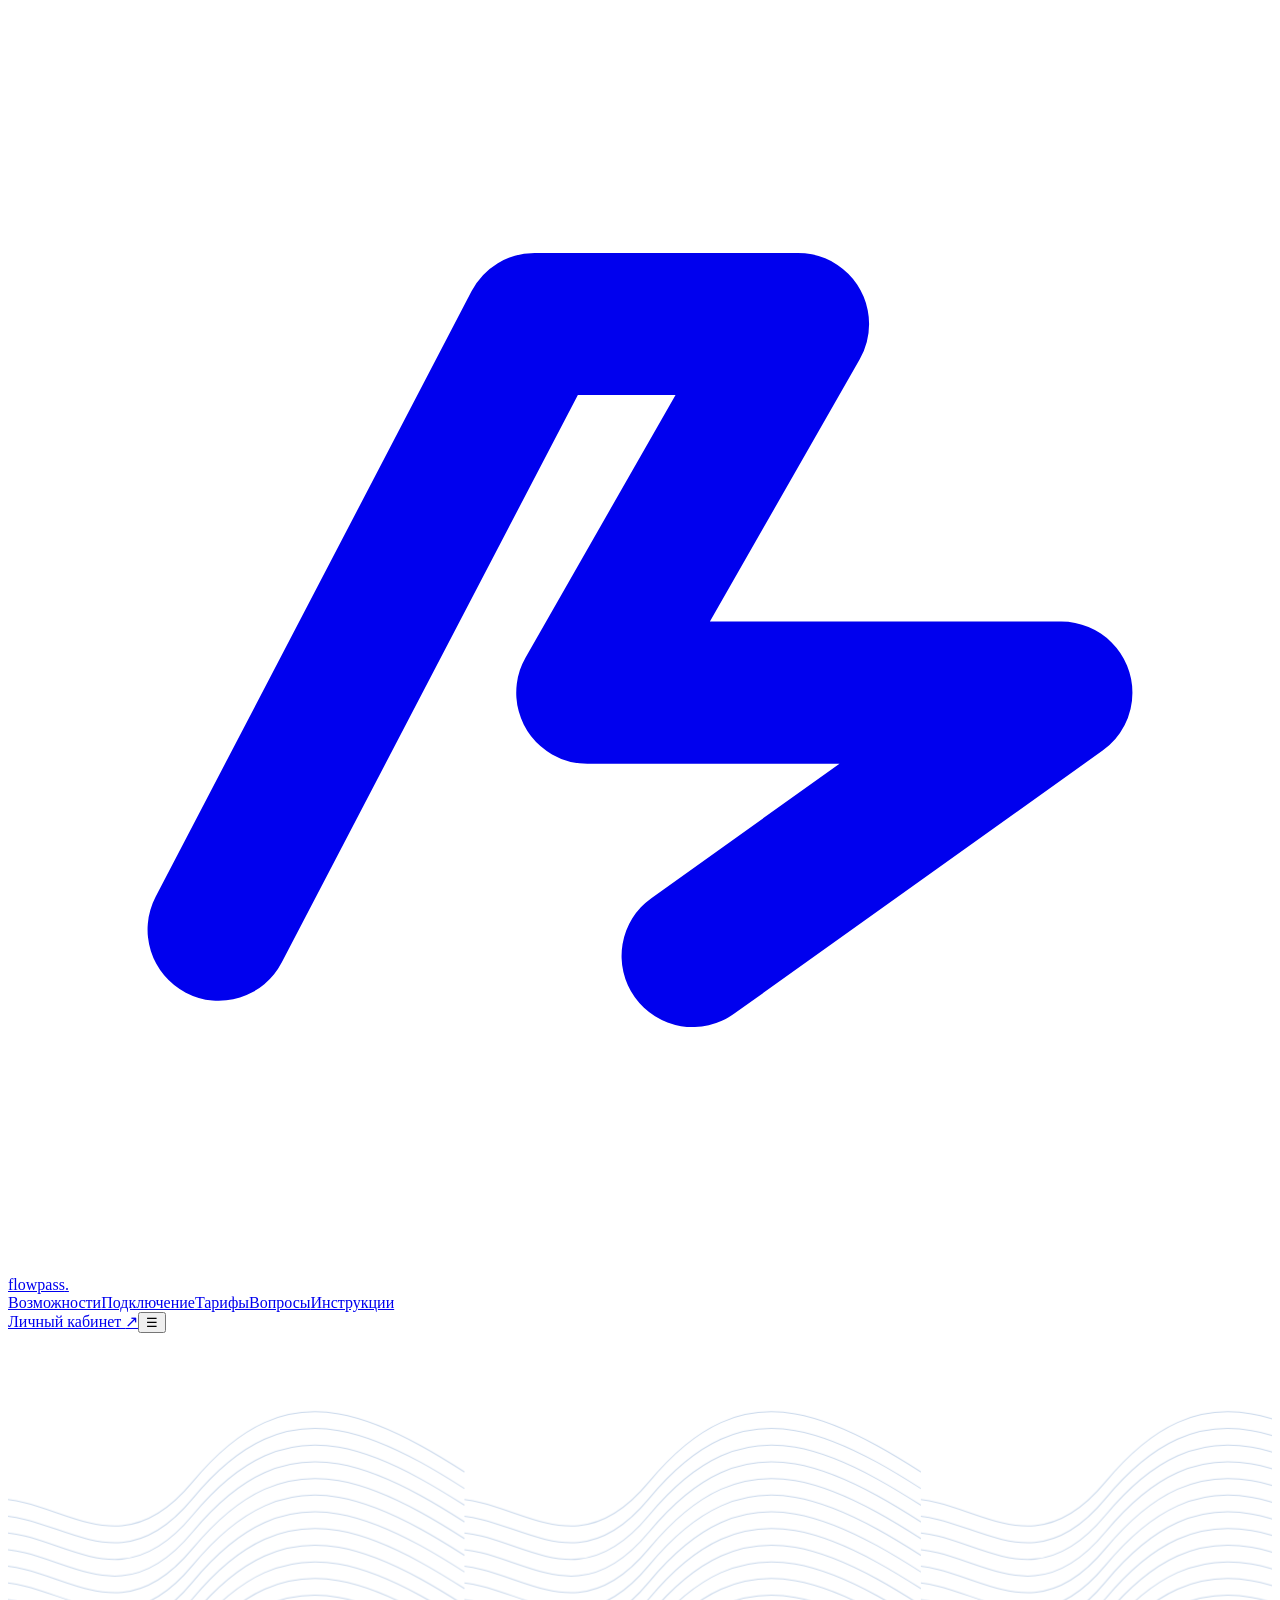
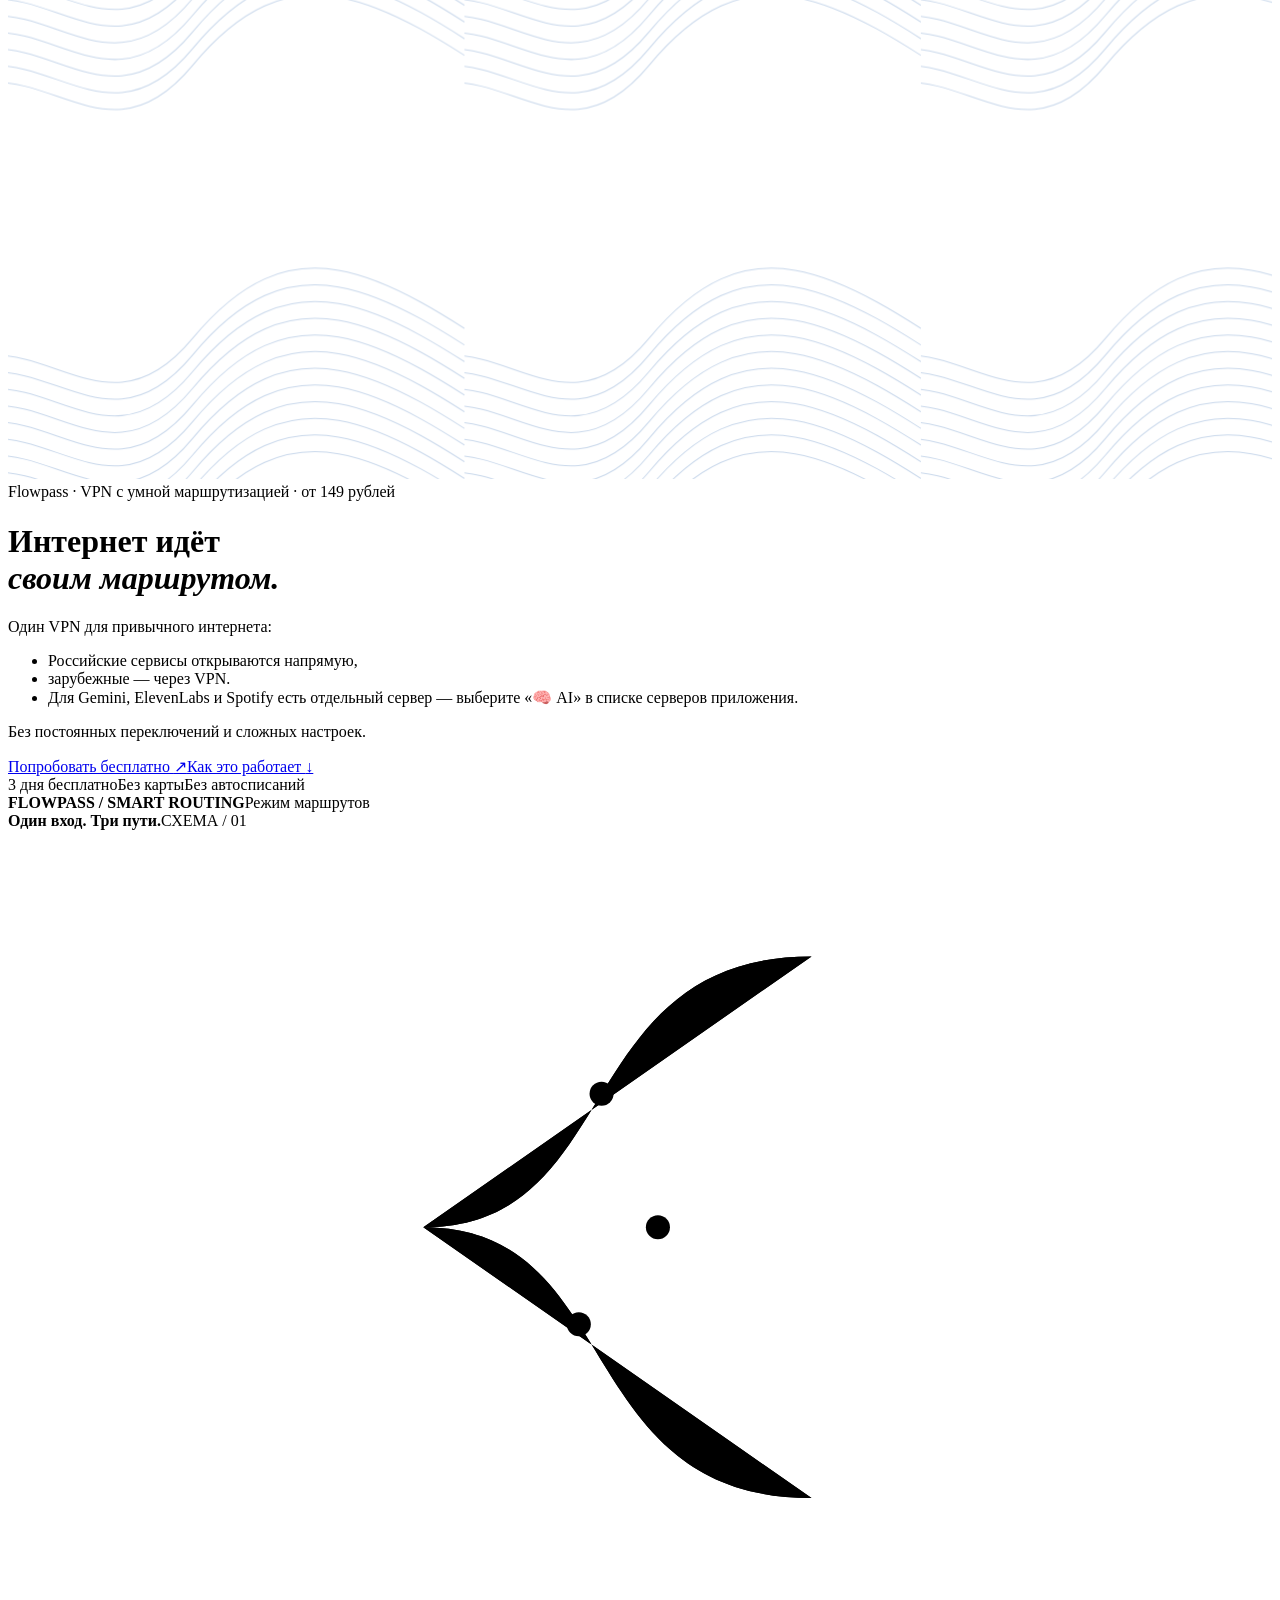
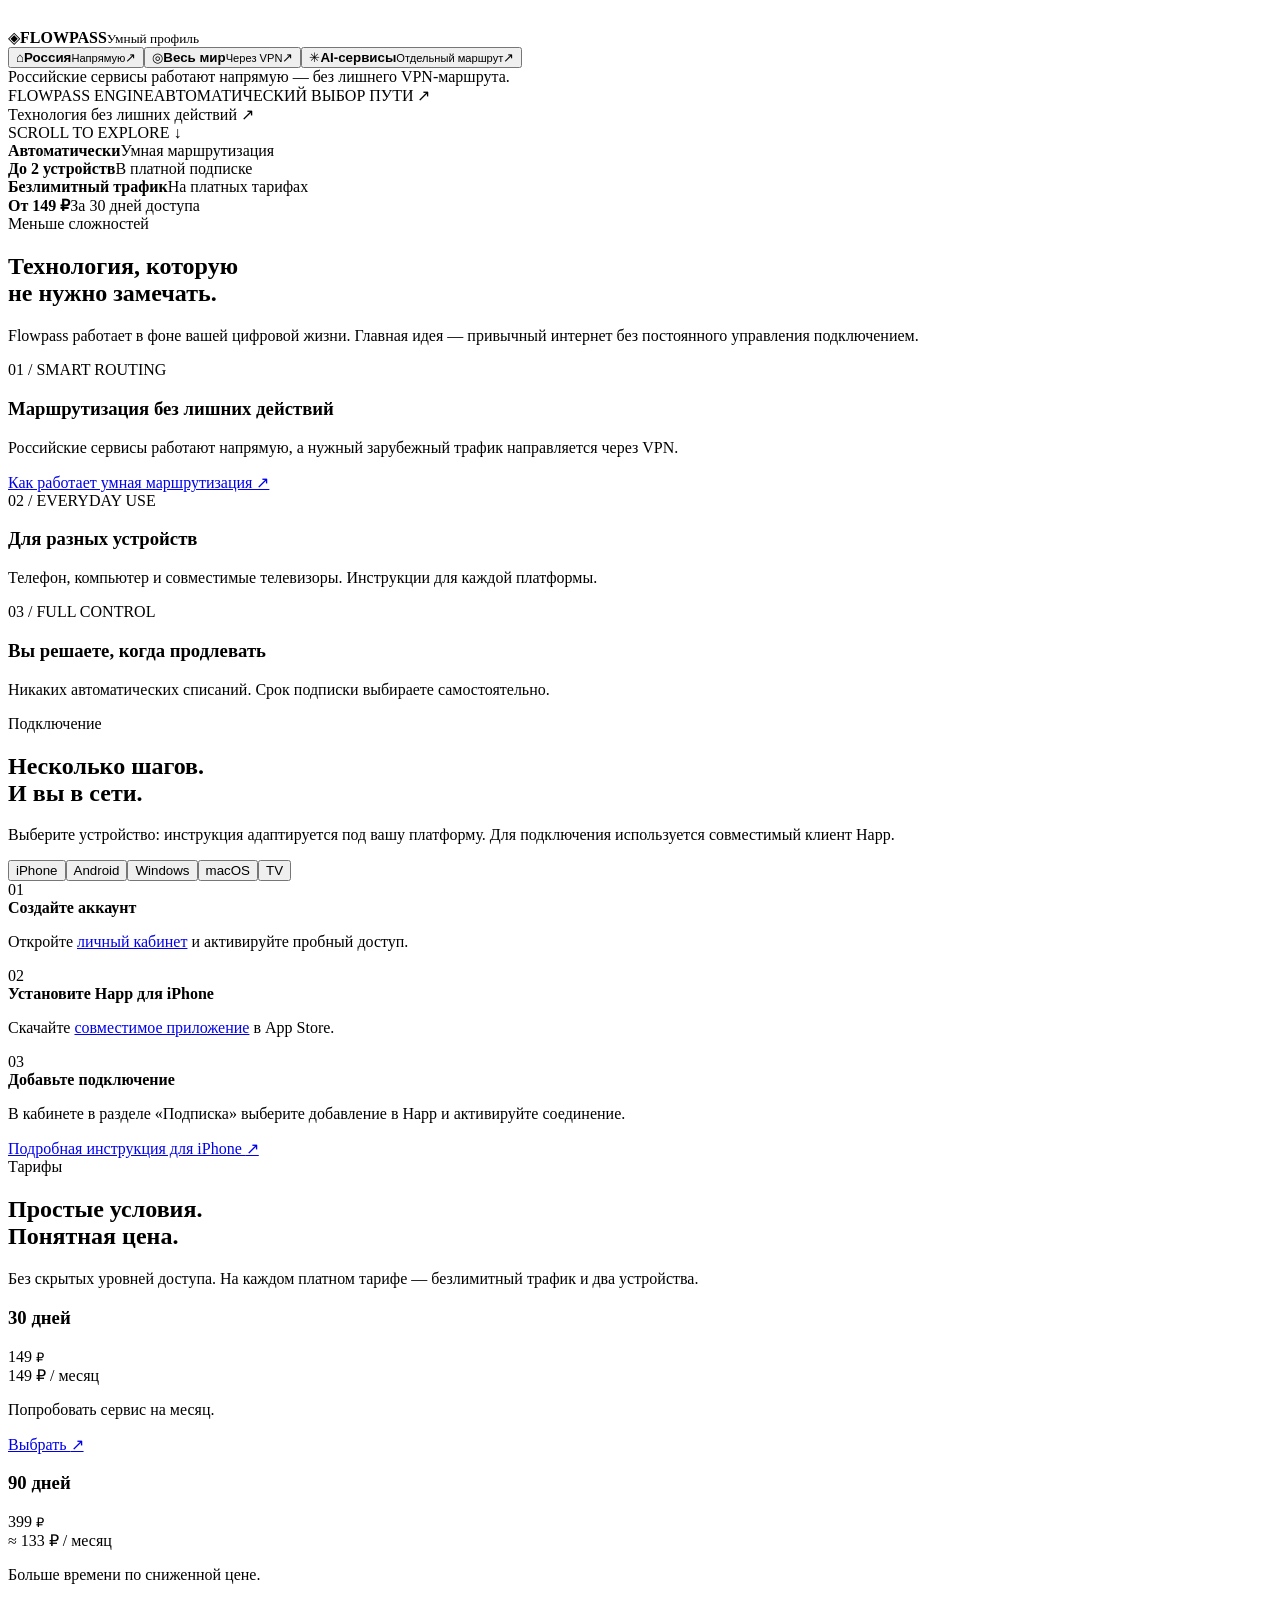
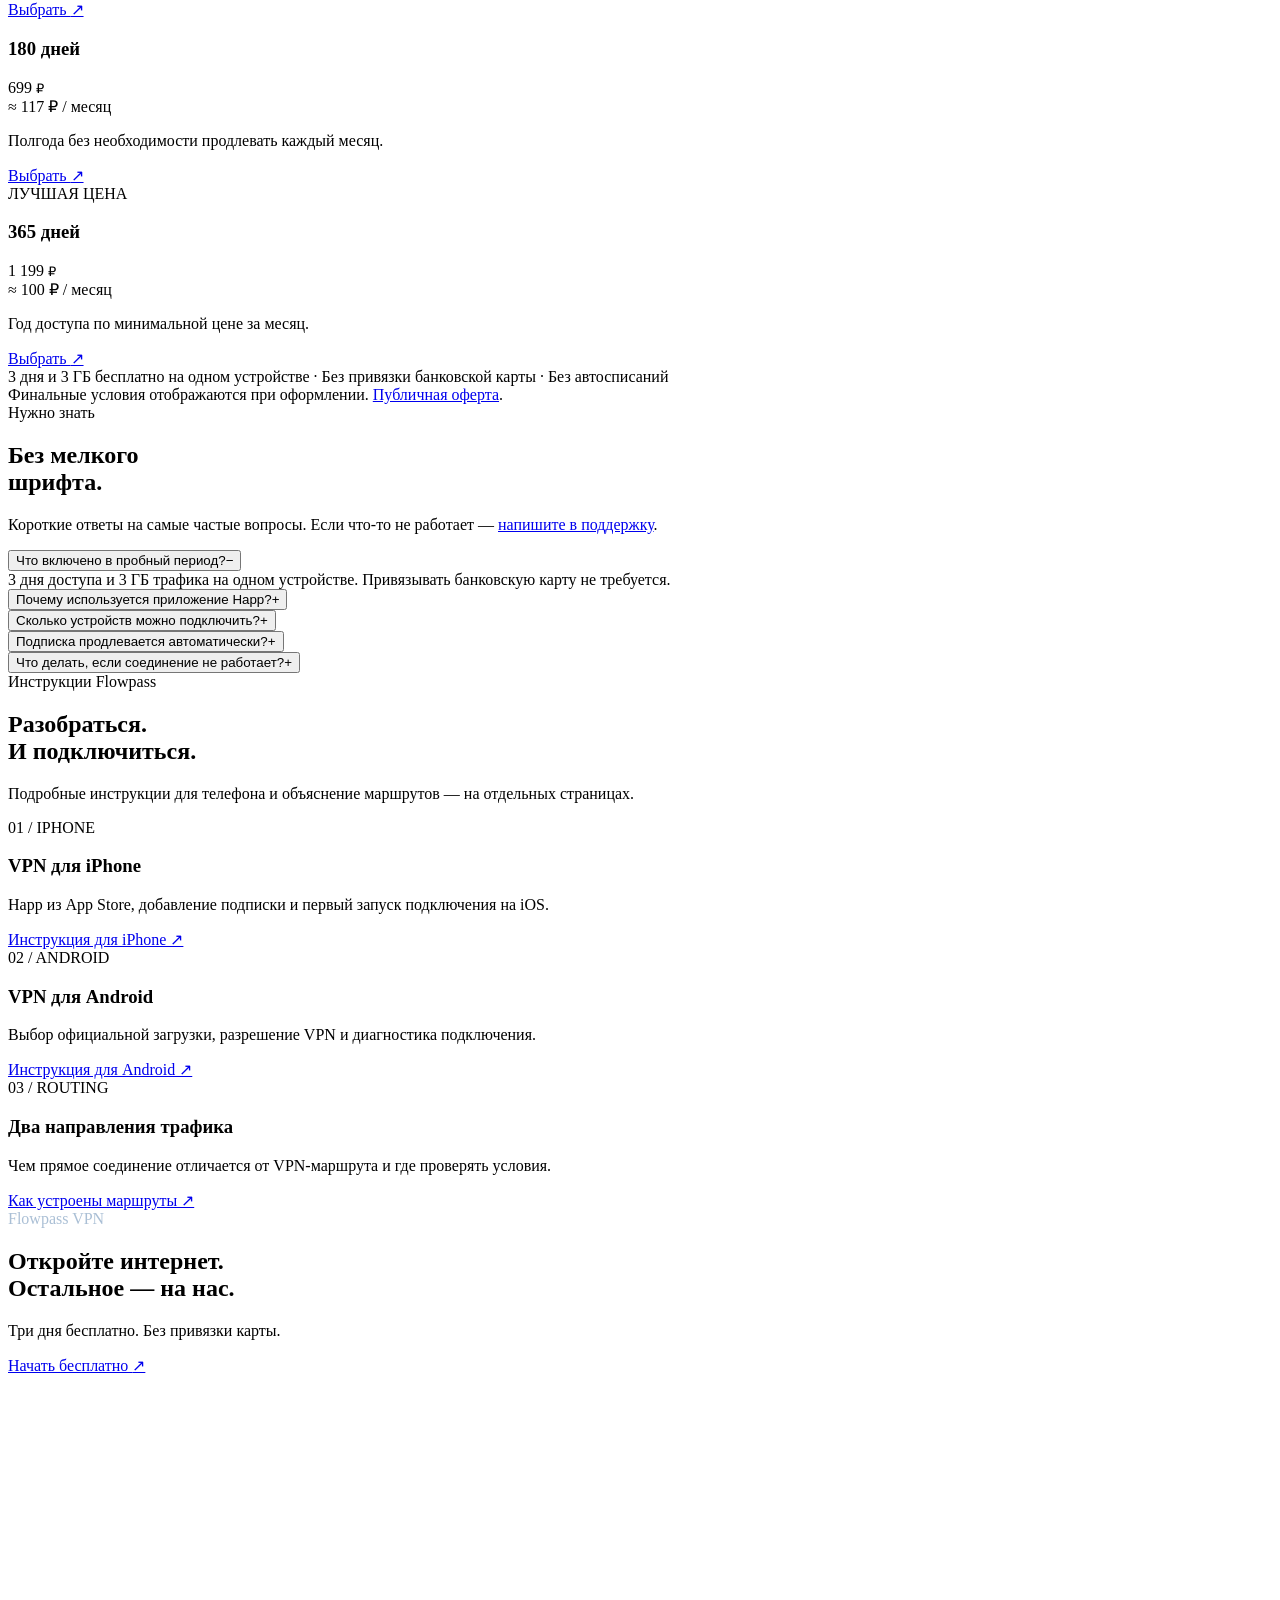
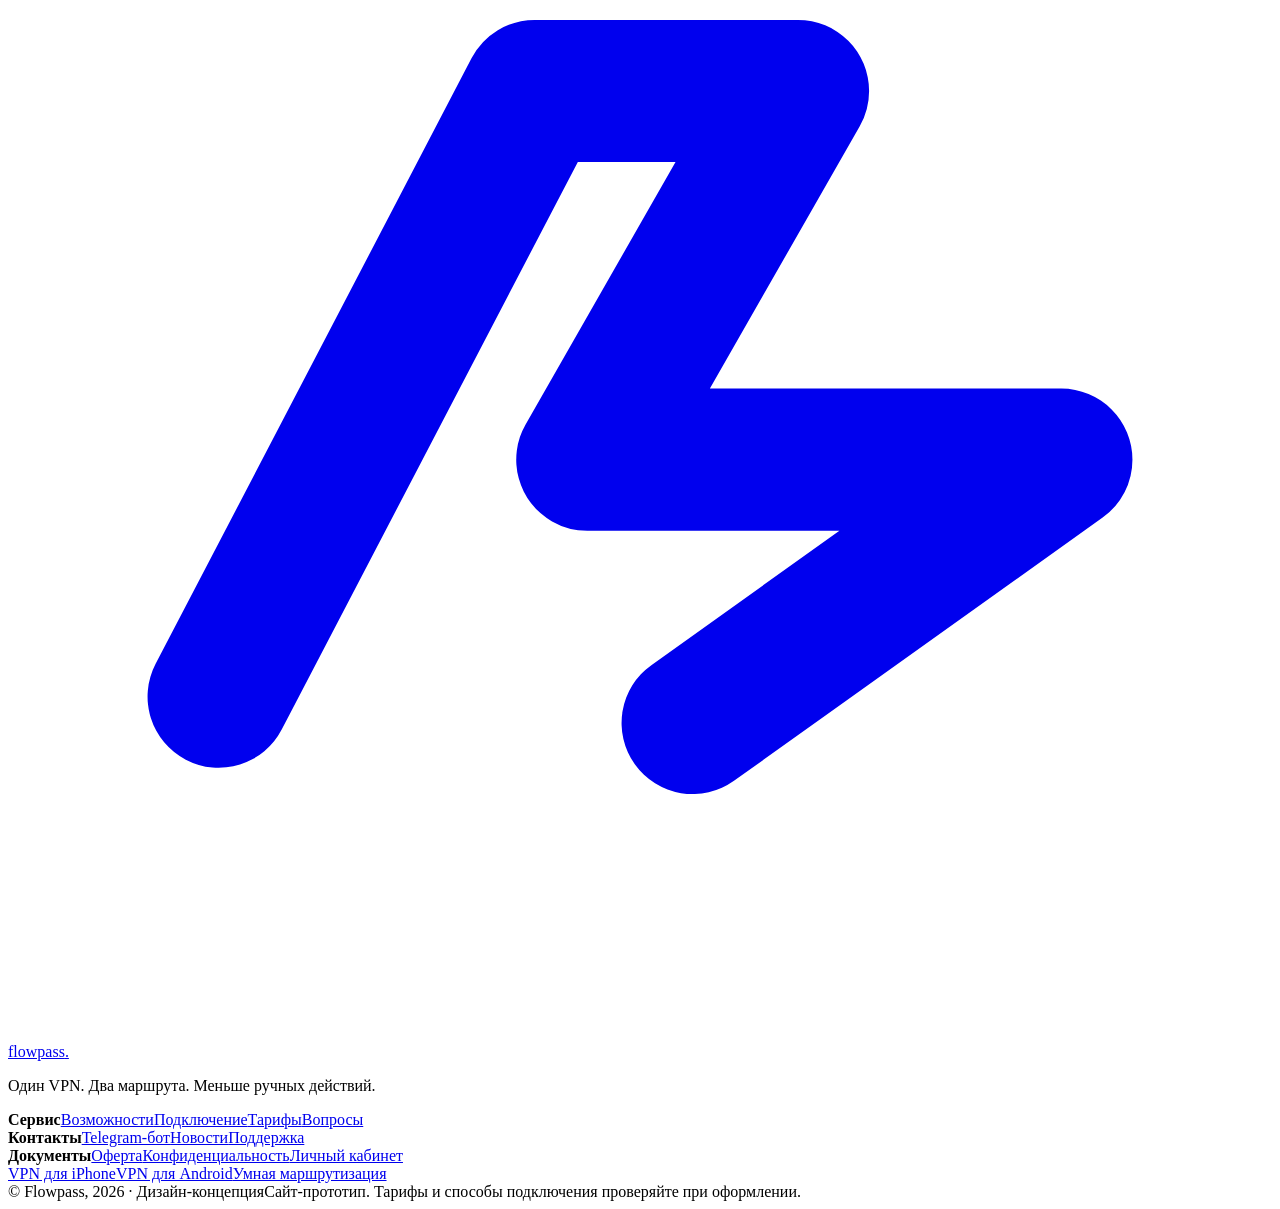
==== index.html @ ad8d2a25 "Format homepage introduction as three clear points" ====
<!DOCTYPE html>
<html lang="ru">
<head>
<meta charset="utf-8"><meta name="viewport" content="width=device-width,initial-scale=1,viewport-fit=cover">
<meta name="theme-color" content="#090f1a"><meta name="description" content="Flowpass — VPN с умной маршрутизацией. Российские сервисы напрямую, зарубежные сайты через VPN. 3 дня бесплатно, тарифы от 149 ₽, без автосписаний.">
<meta property="og:title" content="Flowpass — интернет идёт своим маршрутом"><meta property="og:description" content="Один VPN. Два умных маршрута. Без лишних переключений."><meta property="og:type" content="website"><meta property="og:url" content="https://flowpass.online/"><link rel="canonical" href="https://flowpass.online/"><link rel="icon" href="/vlad/favicon.svg" type="image/svg+xml"><title>Flowpass — умный VPN для iPhone, Android и компьютера</title>
<link rel="preconnect" href="https://fonts.googleapis.com"><link rel="preconnect" href="https://fonts.gstatic.com" crossorigin><link href="https://fonts.googleapis.com/css2?family=DM+Sans:wght@400;500;600;700&family=Manrope:wght@400;500;600;700;800&display=swap" rel="stylesheet">
<link rel="stylesheet" href="/vlad/assets/site.css?v=0a3135edefc5"><link rel="stylesheet" href="/vlad/assets/seo.css?v=0a6d3af3ed40">
<script type="application/ld+json">[{"@context": "https://schema.org", "@type": "Service", "@id": "https://flowpass.online/#service", "name": "Flowpass VPN", "serviceType": "VPN-подписка", "url": "https://flowpass.online/", "description": "VPN-сервис с автоматической маршрутизацией трафика. Подключение через сторонний клиент Happ.", "offers": {"@type": "Offer", "price": "149", "priceCurrency": "RUB", "url": "https://lk.flowpass.online/buy/get", "description": "Доступ на 30 дней. Финальные условия — в личном кабинете."}}]</script>
<meta name="robots" content="index, follow"><meta property="og:image" content="https://ivangusarov386-lab.github.io/vlad/assets/flowpass-social.png"><meta property="og:image:width" content="1200"><meta property="og:image:height" content="630"><meta property="og:image:alt" content="Flowpass — интернет идёт своим маршрутом"><meta property="og:locale" content="ru_RU"><meta name="twitter:card" content="summary_large_image"></head>
<body><!-- Flowpass 3.2: verified native scroll entrance --><div class="scroll-progress" id="scroll-progress" aria-hidden="true"></div>
<header class="navbar"><div class="container navin"><a class="logo" href="#top" aria-label="Flowpass — наверх"><span class="logomark"><svg viewBox="0 0 24 24" fill="none" stroke="currentColor" stroke-width="2.7" stroke-linecap="round" stroke-linejoin="round"><path d="M4 17.5 10 6h5l-4 7h9l-7 5"/></svg></span>flowpass<span class="period">.</span></a><nav class="navlinks" id="navlinks"><a href="#benefits">Возможности</a><a href="#connect">Подключение</a><a href="#tariffs">Тарифы</a><a href="#faq">Вопросы</a><a href="/vlad/#guides">Инструкции</a></nav><div class="navright"><a class="btn btn-dark btn-sm" href="https://lk.flowpass.online/login">Личный кабинет <span class="arrow">↗</span></a><button class="menu" id="menu" aria-label="Открыть меню" aria-expanded="false">☰</button></div></div></header>
<div class="hero" id="top">
<svg class="terrain" preserveAspectRatio="xMidYMid slice" viewBox="0 0 1440 850" aria-hidden="true"><defs><pattern id="contours" x="0" y="0" width="520" height="520" patternUnits="userSpaceOnUse"><g fill="none" stroke="#7a9fce" stroke-width="1.15" opacity=".75"><path d="M-100 230C20 110 98 305 210 170S419 88 580 198"/><path d="M-100 249C20 129 98 324 210 189S419 107 580 217"/><path d="M-100 268C20 148 98 343 210 208S419 126 580 236"/><path d="M-100 287C20 167 98 362 210 227S419 145 580 255"/><path d="M-100 306C20 186 98 381 210 246S419 164 580 274"/><path d="M-100 325C20 205 98 400 210 265S419 183 580 293"/><path d="M-100 344C20 224 98 419 210 284S419 202 580 312"/><path d="M-100 363C20 243 98 438 210 303S419 221 580 331"/><path d="M-100 382C20 262 98 457 210 322S419 240 580 350"/><path d="M-100 401C20 281 98 476 210 341S419 259 580 369"/><path d="M-100 420C20 300 98 495 210 360S419 278 580 388"/><path d="M-100 439C20 319 98 514 210 379S419 297 580 407"/></g></pattern></defs><rect width="1440" height="850" fill="url(#contours)" opacity=".55"/></svg>

<div class="container hero-content"><div class="hero-copy"><div class="intro-pill"><span class="intro-pill-copy">Flowpass · VPN с умной маршрутизацией <span class="intro-pill-price">· от 149 рублей</span></span></div><h1>Интернет идёт<br><em>своим маршрутом.</em></h1><div class="hero-lead hero-summary"><p>Один VPN для привычного интернета:</p><ul><li>Российские сервисы открываются напрямую,</li><li>зарубежные — через VPN.</li><li>Для Gemini, ElevenLabs и Spotify есть отдельный сервер — выберите «🧠 AI» в списке серверов приложения.</li></ul><p>Без постоянных переключений и сложных настроек.</p></div><div class="hero-buttons"><a class="btn btn-dark" href="https://lk.flowpass.online/login">Попробовать бесплатно <span class="arrow">↗</span></a><a class="btn btn-outline" href="#benefits">Как это работает <span class="arrow">↓</span></a></div><div class="hero-meta"><span>3 дня бесплатно</span><span>Без карты</span><span>Без автосписаний</span></div></div>
<div class="route-scene" aria-label="Интерактивная демонстрация маршрутизации Flowpass"><div class="scene-back"></div><div class="route-card signature-panel"><div class="route-top"><strong>FLOWPASS / SMART ROUTING</strong><span class="live"><span class="indicator"></span>Режим маршрутов</span></div><div class="route-heading"><strong>Один вход. Три пути.</strong><span>СХЕМА / 01</span></div><div class="flow-board" id="flow-board"><svg class="flow-traces" viewBox="0 0 420 264" preserveAspectRatio="none" aria-hidden="true"><defs><linearGradient id="lineLocal" x1="0" x2="1"><stop stop-color="#8baac8"/><stop offset="1" stop-color="#7599b7"/></linearGradient><linearGradient id="lineVpn" x1="0" x2="1"><stop stop-color="#7da7d3"/><stop offset="1" stop-color="#3979d1"/></linearGradient></defs><path class="trace-base" d="M 138 132 C 205 132 187 42 267 42"/><path class="trace-base" d="M 138 132 C 205 132 187 132 267 132"/><path class="trace-base" d="M 138 132 C 205 132 187 222 267 222"/><path class="trace-active track-local" d="M 138 132 C 205 132 187 42 267 42"/><path class="trace-active track-vpn" d="M 138 132 C 205 132 187 132 267 132"/><path class="trace-active track-ai" d="M 138 132 C 205 132 187 222 267 222"/><circle class="dot d1" r="4"><animateMotion dur="4.5s" repeatCount="indefinite" path="M 138 132 C 205 132 187 42 267 42"/></circle><circle class="dot d2" r="4"><animateMotion dur="3.5s" repeatCount="indefinite" path="M 138 132 C 205 132 187 132 267 132"/></circle><circle class="dot d3" r="4"><animateMotion dur="5.5s" repeatCount="indefinite" path="M 138 132 C 205 132 187 222 267 222"/></circle></svg><div class="flow-origin"><span class="device-glyph" aria-hidden="true">◈</span><strong>FLOWPASS</strong><small>Умный профиль</small></div><div class="flow-endpoints"><button type="button" class="flow-target active" data-route="local" aria-pressed="true"><span class="flow-bullet">⌂</span><span><strong>Россия</strong><small>Напрямую</small></span><span class="flow-arrow">↗</span></button><button type="button" class="flow-target" data-route="vpn" aria-pressed="false"><span class="flow-bullet">◎</span><span><strong>Весь мир</strong><small>Через VPN</small></span><span class="flow-arrow">↗</span></button><button type="button" class="flow-target" data-route="ai" aria-pressed="false"><span class="flow-bullet">✳</span><span><strong>AI-сервисы</strong><small>Отдельный маршрут</small></span><span class="flow-arrow">↗</span></button></div></div><div class="flow-status"><span class="status-pulse"></span><span id="route-explain" aria-live="polite">Российские сервисы работают напрямую — без лишнего VPN-маршрута.</span></div><div class="flow-panel-foot"><span>FLOWPASS ENGINE</span><span>АВТОМАТИЧЕСКИЙ ВЫБОР ПУТИ ↗</span></div></div><div class="scene-label">Технология без лишних действий ↗</div></div><div class="scrollnote">SCROLL TO EXPLORE ↓</div></div>
<div class="signal"><div class="container signalgrid"><div class="signalitem"><strong>Автоматически</strong><span>Умная маршрутизация</span></div><div class="signalitem"><strong>До 2 устройств</strong><span>В платной подписке</span></div><div class="signalitem"><strong>Безлимитный трафик</strong><span>На платных тарифах</span></div><div class="signalitem"><strong>От 149 ₽</strong><span>За 30 дней доступа</span></div></div></div>
<main><div class="ambient-orb one" aria-hidden="true"></div><div class="ambient-orb two" aria-hidden="true"></div><section class="section-pad" id="benefits"><div class="container"><div class="sectionlead"><div class="eyebrow">Меньше сложностей</div><h2>Технология, которую<br>не нужно замечать.</h2><p>Flowpass работает в фоне вашей цифровой жизни. Главная идея — привычный интернет без постоянного управления подключением.</p></div><div class="benefitgrid"><article class="benefit big"><span class="number">01 / SMART ROUTING</span><h3>Маршрутизация без лишних действий</h3><p>Российские сервисы работают напрямую, а нужный зарубежный трафик направляется через VPN.</p><a class="article-link" href="/vlad/smart-routing/">Как работает умная маршрутизация ↗</a></article><article class="benefit"><span class="number">02 / EVERYDAY USE</span><h3>Для разных устройств</h3><p>Телефон, компьютер и совместимые телевизоры. Инструкции для каждой платформы.</p></article><article class="benefit"><span class="number">03 / FULL CONTROL</span><h3>Вы решаете, когда продлевать</h3><p>Никаких автоматических списаний. Срок подписки выбираете самостоятельно.</p></article></div></div></section>
<section class="section-pad how" id="connect"><div class="container step-layout"><div class="sectionlead"><div class="eyebrow">Подключение</div><h2>Несколько шагов.<br>И вы в сети.</h2><p>Выберите устройство: инструкция адаптируется под вашу платформу. Для подключения используется совместимый клиент Happ.</p></div><div><div class="device-tabs" role="tablist" aria-label="Выбрать устройство"><button class="device-tab" aria-selected="true" data-device="iphone">iPhone</button><button class="device-tab" aria-selected="false" data-device="android">Android</button><button class="device-tab" aria-selected="false" data-device="windows">Windows</button><button class="device-tab" aria-selected="false" data-device="macos">macOS</button><button class="device-tab" aria-selected="false" data-device="tv">TV</button></div><div class="steps" id="steps-list" data-base-url="/vlad/" aria-live="polite"><div class="step"><span class="step-num">01</span><div><strong>Создайте аккаунт</strong><p>Откройте <a href="https://lk.flowpass.online/login">личный кабинет</a> и активируйте пробный доступ.</p></div></div><div class="step"><span class="step-num">02</span><div><strong>Установите Happ для iPhone</strong><p>Скачайте <a href="https://apps.apple.com/app/happ-proxy-utility/id6504287215">совместимое приложение</a> в App Store.</p></div></div><div class="step"><span class="step-num">03</span><div><strong>Добавьте подключение</strong><p>В кабинете в разделе «Подписка» выберите добавление в Happ и активируйте соединение.</p><a class="step-guide" href="/vlad/vpn/iphone/">Подробная инструкция для iPhone <span aria-hidden="true">↗</span></a></div></div></div></div></div></section>
<section class="section-pad pricing" id="tariffs"><div class="container"><div class="sectionlead"><div class="eyebrow">Тарифы</div><h2>Простые условия.<br>Понятная цена.</h2><p>Без скрытых уровней доступа. На каждом платном тарифе — безлимитный трафик и два устройства.</p></div><div class="price-grid"><article class="price-card"><h3>30 дней</h3><div class="price-value">149 <small>₽</small></div><div class="price-unit">149 ₽ / месяц</div><div class="price-sep"></div><p class="price-copy">Попробовать сервис на месяц.</p><a class="btn btn-outline" href="https://lk.flowpass.online/buy/get">Выбрать <span class="arrow">↗</span></a></article><article class="price-card"><h3>90 дней</h3><div class="price-value">399 <small>₽</small></div><div class="price-unit">≈ 133 ₽ / месяц</div><div class="price-sep"></div><p class="price-copy">Больше времени по сниженной цене.</p><a class="btn btn-outline" href="https://lk.flowpass.online/buy/get">Выбрать <span class="arrow">↗</span></a></article><article class="price-card"><h3>180 дней</h3><div class="price-value">699 <small>₽</small></div><div class="price-unit">≈ 117 ₽ / месяц</div><div class="price-sep"></div><p class="price-copy">Полгода без необходимости продлевать каждый месяц.</p><a class="btn btn-outline" href="https://lk.flowpass.online/buy/get">Выбрать <span class="arrow">↗</span></a></article><article class="price-card featured"><span class="best">ЛУЧШАЯ ЦЕНА</span><h3>365 дней</h3><div class="price-value">1 199 <small>₽</small></div><div class="price-unit">≈ 100 ₽ / месяц</div><div class="price-sep"></div><p class="price-copy">Год доступа по минимальной цене за месяц.</p><a class="btn" href="https://lk.flowpass.online/buy/get">Выбрать <span class="arrow">↗</span></a></article></div><div class="pricing-bottom">3 дня и 3 ГБ бесплатно на одном устройстве · Без привязки банковской карты · Без автосписаний<br>Финальные условия отображаются при оформлении. <a href="https://lk.flowpass.online/offer">Публичная оферта</a>.</div></div></section>
<section class="section-pad" id="faq"><div class="container faq-grid"><div class="sectionlead"><div class="eyebrow">Нужно знать</div><h2>Без мелкого<br>шрифта.</h2><p>Короткие ответы на самые частые вопросы. Если что-то не работает — <a href="https://t.me/Flowpass_helper_bot" style="text-decoration:underline">напишите в поддержку</a>.</p></div><div class="faqlist"><div class="faqitem"><button aria-expanded="true">Что включено в пробный период?<span>−</span></button><div class="faqanswer">3 дня доступа и 3 ГБ трафика на одном устройстве. Привязывать банковскую карту не требуется.</div></div><div class="faqitem"><button aria-expanded="false">Почему используется приложение Happ?<span>+</span></button><div class="faqanswer" hidden>Flowpass предоставляет VPN-подписку и параметры серверов, а Happ — приложение для подключения. Это два разных продукта.</div></div><div class="faqitem"><button aria-expanded="false">Сколько устройств можно подключить?<span>+</span></button><div class="faqanswer" hidden>Платная подписка рассчитана на два устройства, пробный доступ — на одно.</div></div><div class="faqitem"><button aria-expanded="false">Подписка продлевается автоматически?<span>+</span></button><div class="faqanswer" hidden>Нет. Продление выполняется вручную в личном кабинете после завершения оплаченного срока.</div></div><div class="faqitem"><button aria-expanded="false">Что делать, если соединение не работает?<span>+</span></button><div class="faqanswer" hidden>Обновите подписку в Happ, попробуйте другой сервер и при необходимости обратитесь в <a href="https://t.me/Flowpass_helper_bot">поддержку Flowpass</a>.</div></div></div></div></section>
<section class="section-pad" id="guides"><div class="container"><div class="sectionlead"><div class="eyebrow">Инструкции Flowpass</div><h2>Разобраться.<br>И подключиться.</h2><p>Подробные инструкции для телефона и объяснение маршрутов — на отдельных страницах.</p></div><div class="benefitgrid"><article class="benefit"><span class="number">01 / IPHONE</span><h3>VPN для iPhone</h3><p>Happ из App Store, добавление подписки и первый запуск подключения на iOS.</p><a class="article-link" href="/vlad/vpn/iphone/">Инструкция для iPhone ↗</a></article><article class="benefit"><span class="number">02 / ANDROID</span><h3>VPN для Android</h3><p>Выбор официальной загрузки, разрешение VPN и диагностика подключения.</p><a class="article-link" href="/vlad/vpn/android/">Инструкция для Android ↗</a></article><article class="benefit"><span class="number">03 / ROUTING</span><h3>Два направления трафика</h3><p>Чем прямое соединение отличается от VPN-маршрута и где проверять условия.</p><a class="article-link" href="/vlad/smart-routing/">Как устроены маршруты ↗</a></article></div></div></section><section class="cta-section"><div class="container"><div class="cta-box"><div><div class="eyebrow" style="color:#aabfd5">Flowpass VPN</div><h2>Откройте интернет.<br>Остальное — на нас.</h2><p>Три дня бесплатно. Без привязки карты.</p></div><a href="https://lk.flowpass.online/login" class="btn btn-light">Начать бесплатно <span class="arrow">↗</span></a></div></div></section></main>
<footer class="footer"><div class="container"><div class="footer-grid"><div class="footbrand"><a href="#top" class="logo"><span class="logomark"><svg viewBox="0 0 24 24" fill="none" stroke="currentColor" stroke-width="2.7" stroke-linecap="round" stroke-linejoin="round"><path d="M4 17.5 10 6h5l-4 7h9l-7 5"/></svg></span>flowpass<span class="period">.</span></a><p>Один VPN. Два маршрута. Меньше ручных действий.</p></div><div class="footcol"><strong>Сервис</strong><a href="#benefits">Возможности</a><a href="#connect">Подключение</a><a href="#tariffs">Тарифы</a><a href="#faq">Вопросы</a></div><div class="footcol"><strong>Контакты</strong><a href="https://t.me/flowpass24_bot">Telegram-бот</a><a href="https://t.me/my_flowpass">Новости</a><a href="https://t.me/Flowpass_helper_bot">Поддержка</a></div><div class="footcol"><strong>Документы</strong><a href="https://lk.flowpass.online/offer">Оферта</a><a href="https://lk.flowpass.online/privacy">Конфиденциальность</a><a href="https://lk.flowpass.online/login">Личный кабинет</a></div></div><div class="guide-links"><a href="/vlad/vpn/iphone/">VPN для iPhone</a><a href="/vlad/vpn/android/">VPN для Android</a><a href="/vlad/smart-routing/">Умная маршрутизация</a></div><div class="copyright"><span>© Flowpass, 2026 · Дизайн-концепция</span><span>Сайт-прототип. Тарифы и способы подключения проверяйте при оформлении.</span></div></div></footer>

<script src="/vlad/assets/site.js?v=56a1f459959f" defer></script></body></html>
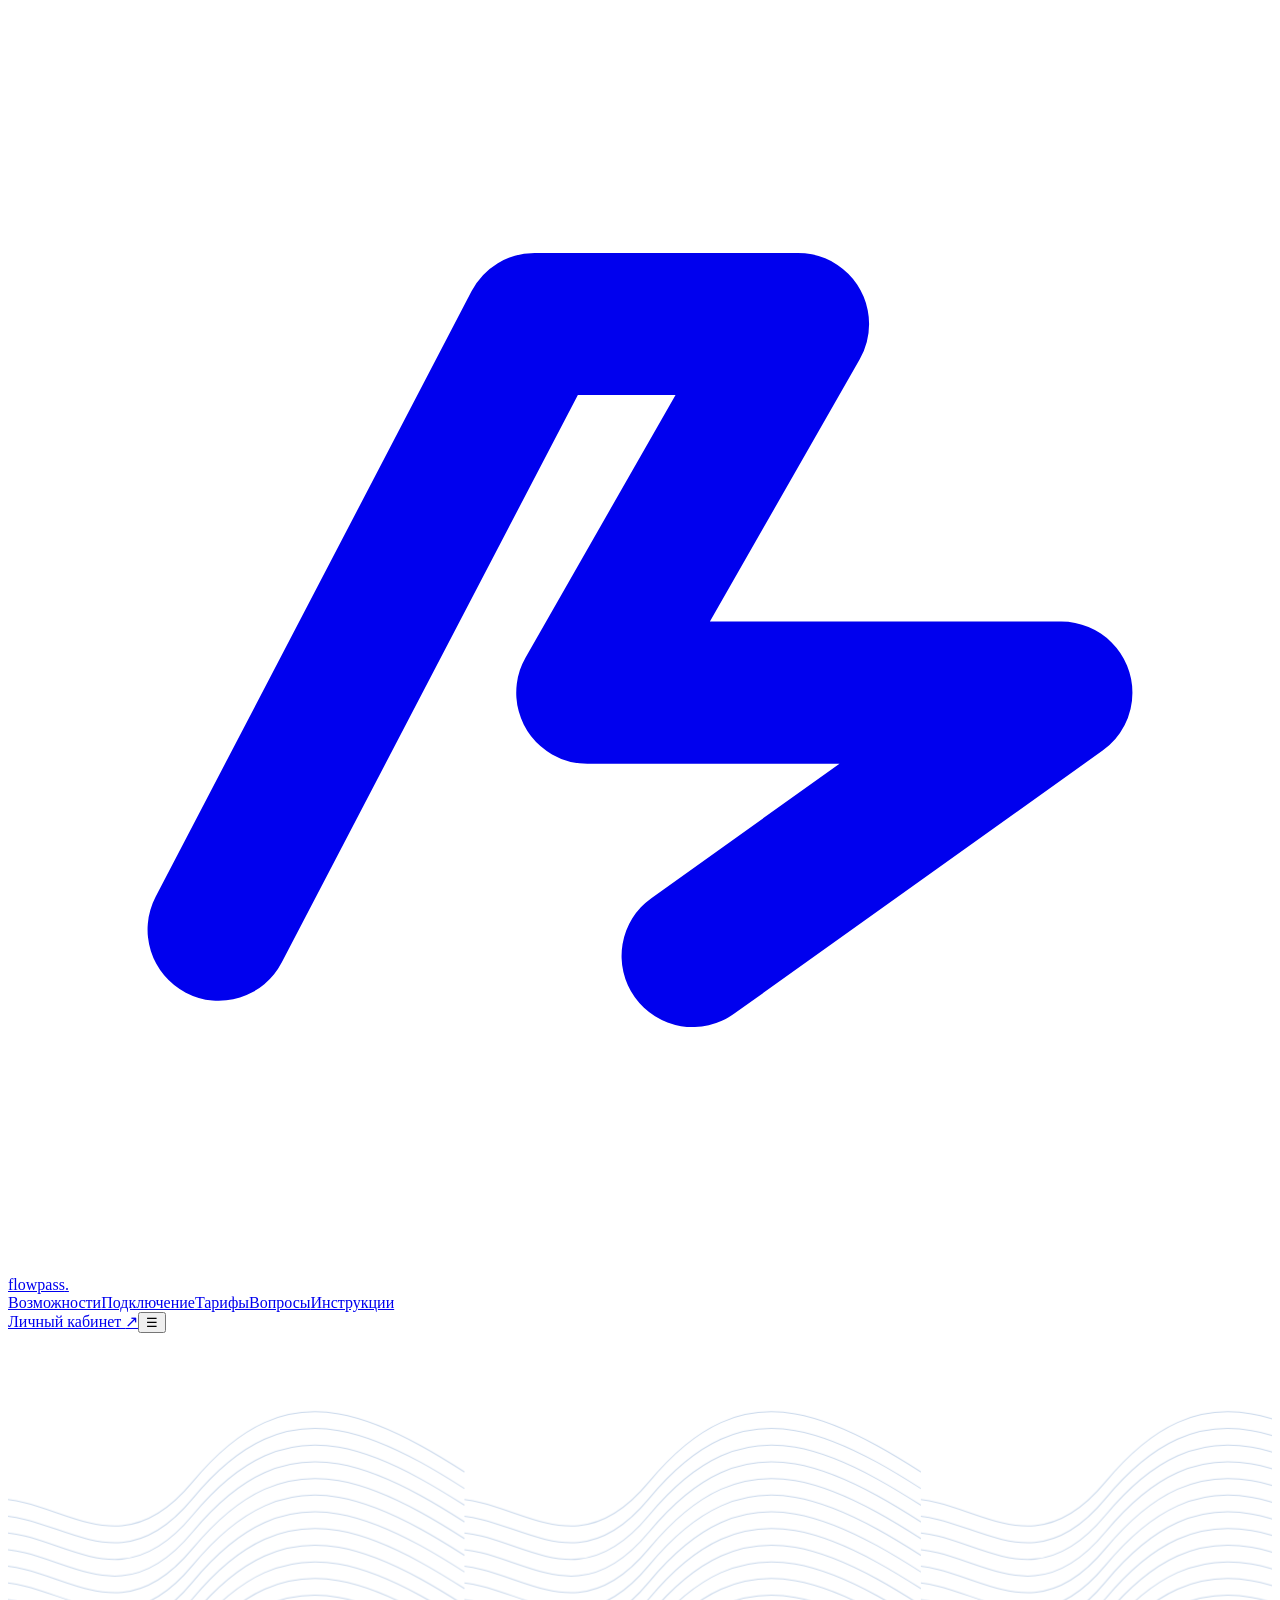
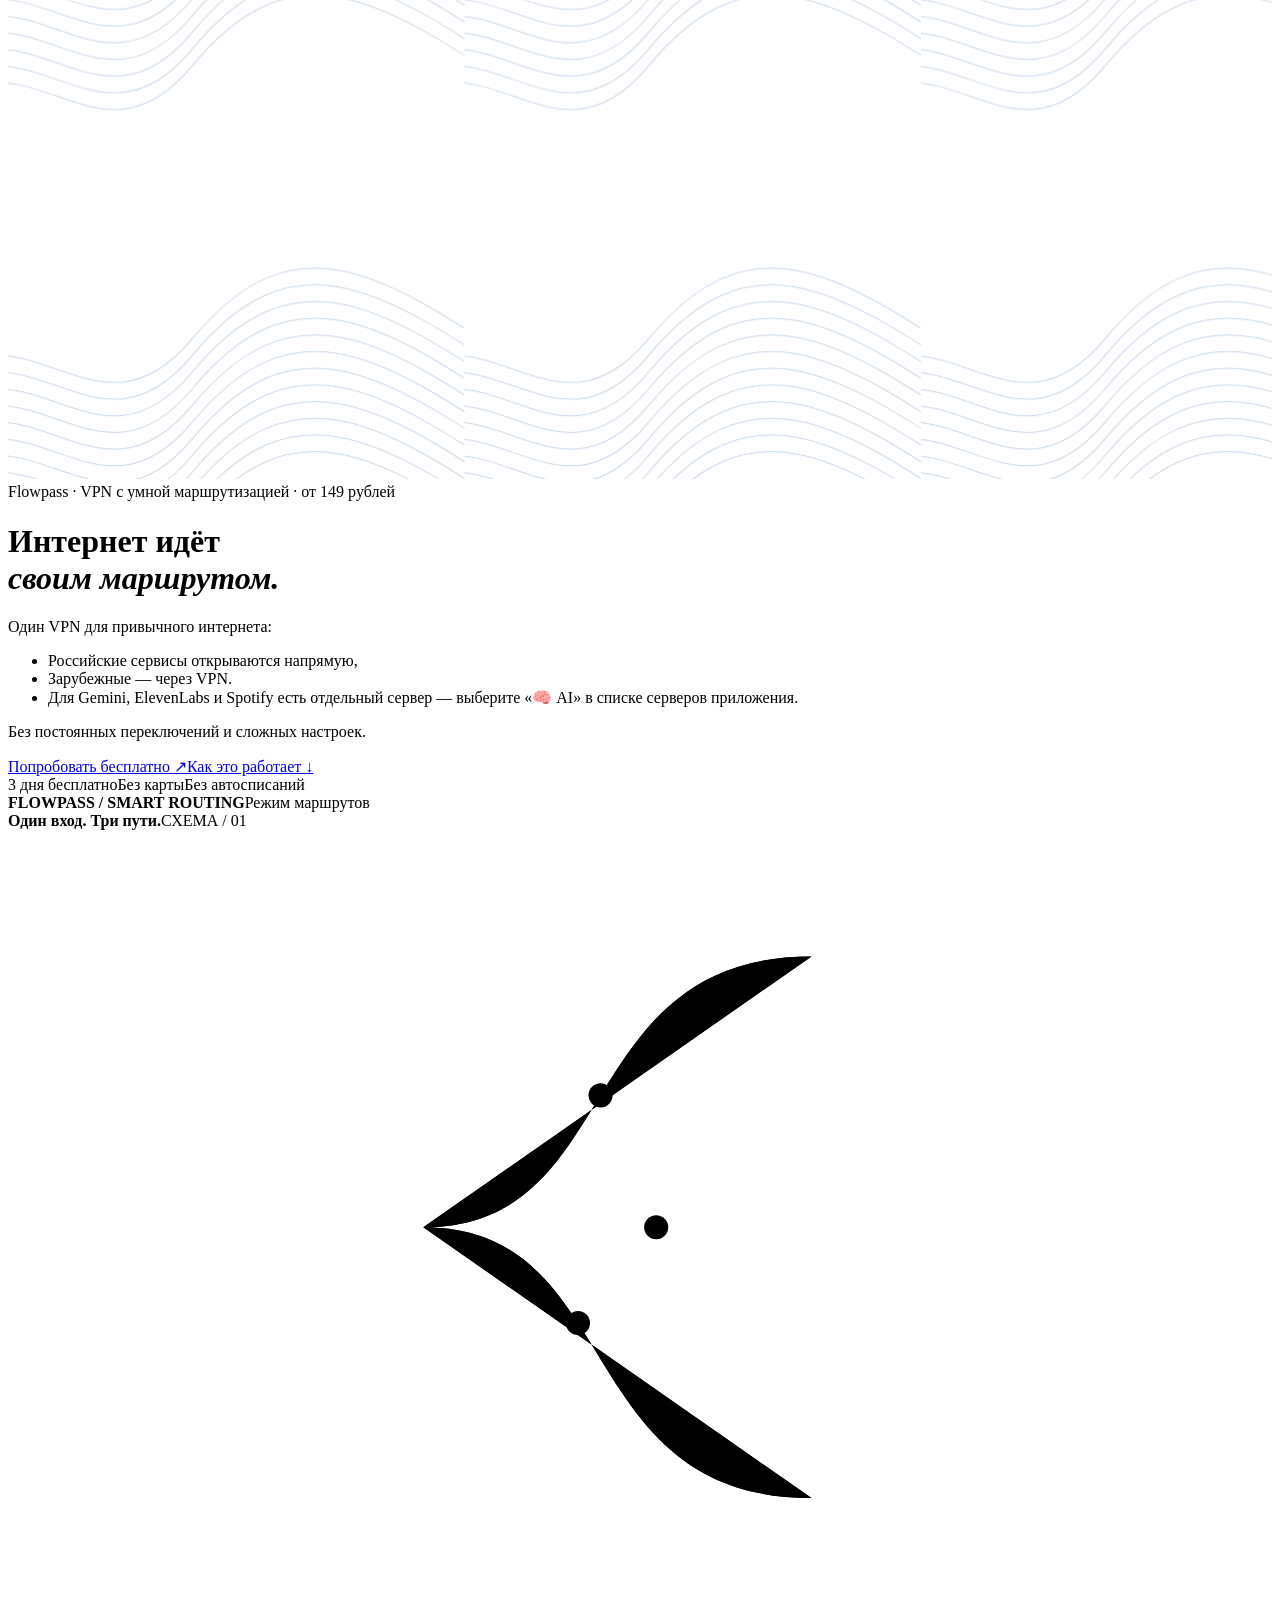
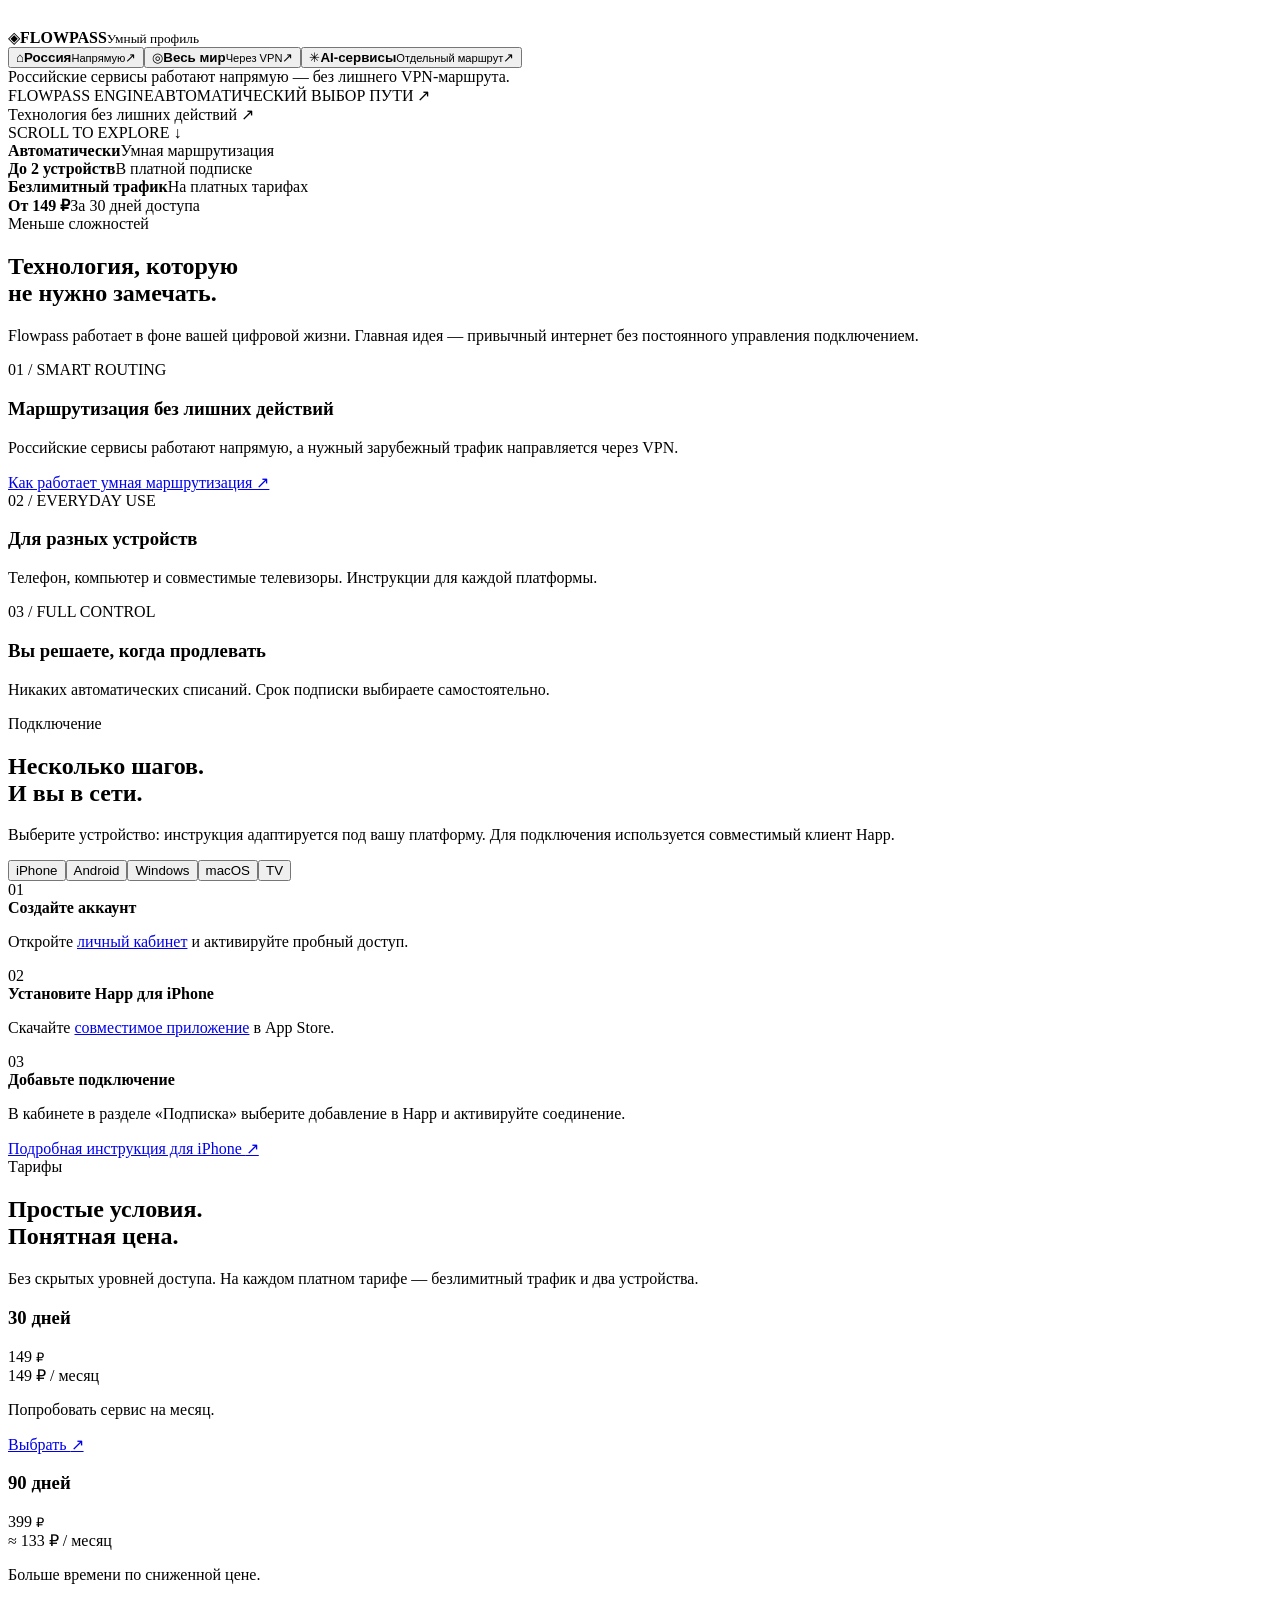
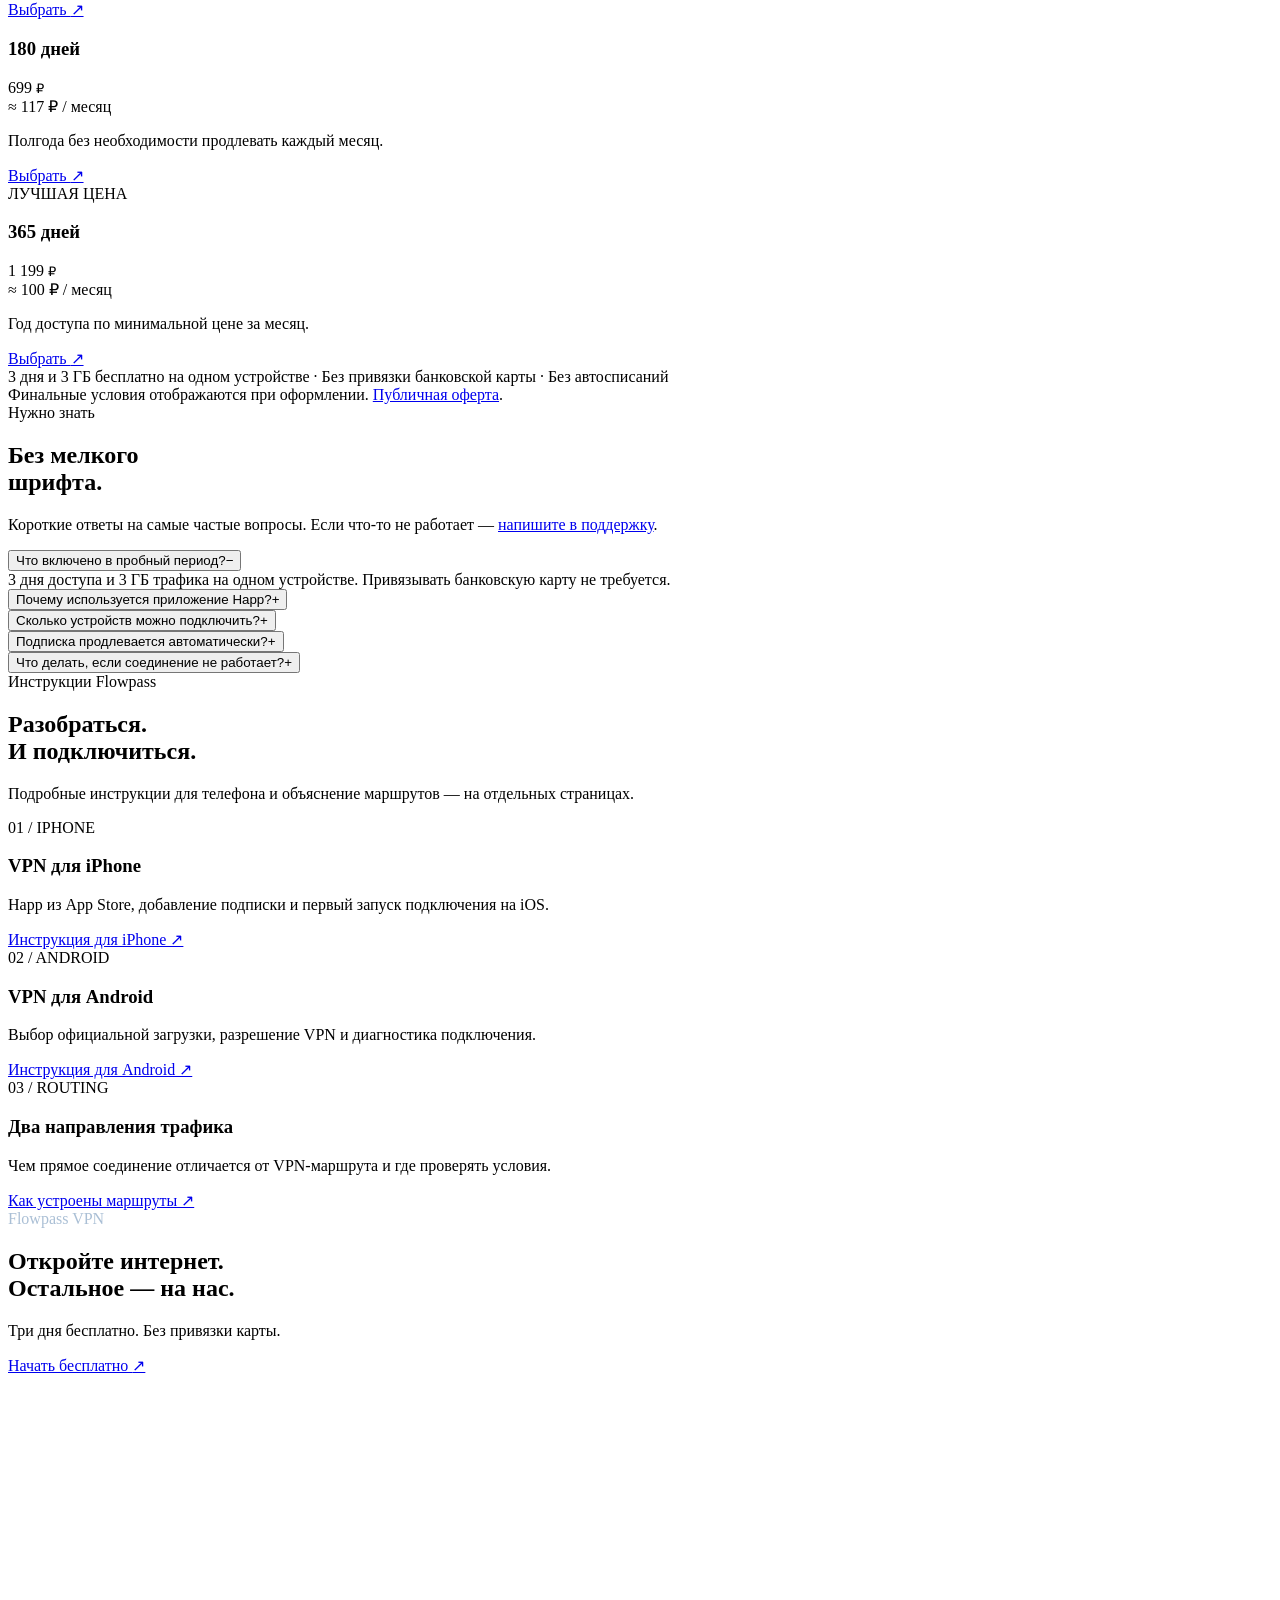
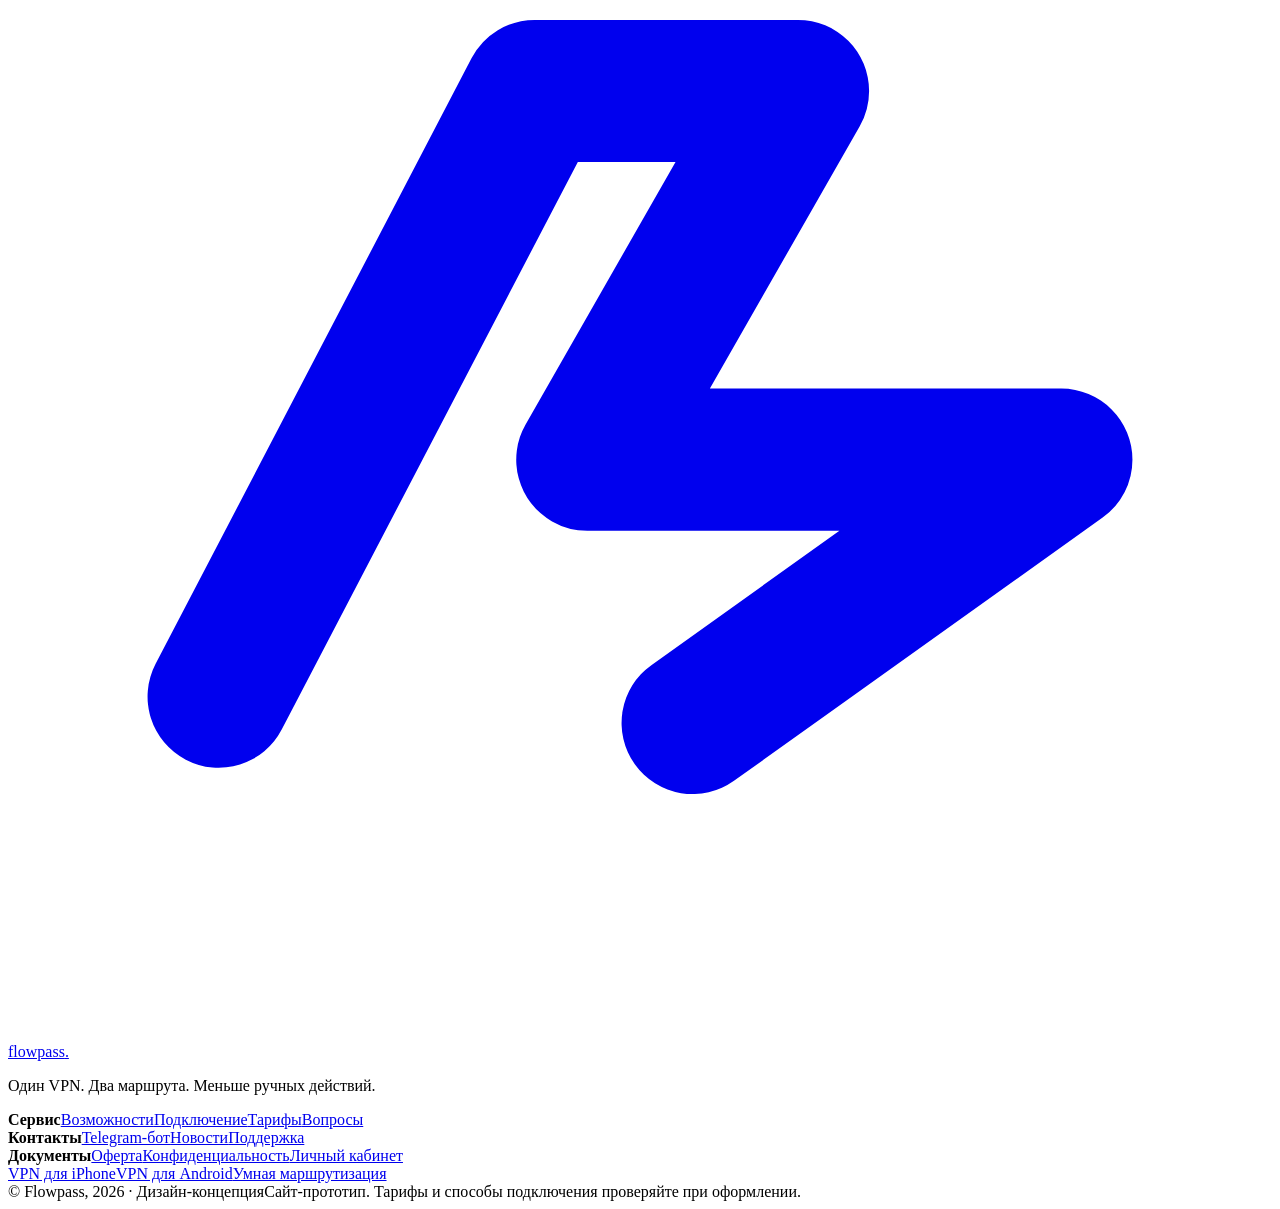
==== commit 6aed413b: "Capitalize overseas services list item" ====
--- a/index.html
+++ b/index.html
@@ -13,7 +13,7 @@
 <div class="hero" id="top">
 <svg class="terrain" preserveAspectRatio="xMidYMid slice" viewBox="0 0 1440 850" aria-hidden="true"><defs><pattern id="contours" x="0" y="0" width="520" height="520" patternUnits="userSpaceOnUse"><g fill="none" stroke="#7a9fce" stroke-width="1.15" opacity=".75"><path d="M-100 230C20 110 98 305 210 170S419 88 580 198"/><path d="M-100 249C20 129 98 324 210 189S419 107 580 217"/><path d="M-100 268C20 148 98 343 210 208S419 126 580 236"/><path d="M-100 287C20 167 98 362 210 227S419 145 580 255"/><path d="M-100 306C20 186 98 381 210 246S419 164 580 274"/><path d="M-100 325C20 205 98 400 210 265S419 183 580 293"/><path d="M-100 344C20 224 98 419 210 284S419 202 580 312"/><path d="M-100 363C20 243 98 438 210 303S419 221 580 331"/><path d="M-100 382C20 262 98 457 210 322S419 240 580 350"/><path d="M-100 401C20 281 98 476 210 341S419 259 580 369"/><path d="M-100 420C20 300 98 495 210 360S419 278 580 388"/><path d="M-100 439C20 319 98 514 210 379S419 297 580 407"/></g></pattern></defs><rect width="1440" height="850" fill="url(#contours)" opacity=".55"/></svg>
 
-<div class="container hero-content"><div class="hero-copy"><div class="intro-pill"><span class="intro-pill-copy">Flowpass · VPN с умной маршрутизацией <span class="intro-pill-price">· от 149 рублей</span></span></div><h1>Интернет идёт<br><em>своим маршрутом.</em></h1><div class="hero-lead hero-summary"><p>Один VPN для привычного интернета:</p><ul><li>Российские сервисы открываются напрямую,</li><li>зарубежные — через VPN.</li><li>Для Gemini, ElevenLabs и Spotify есть отдельный сервер — выберите «🧠 AI» в списке серверов приложения.</li></ul><p>Без постоянных переключений и сложных настроек.</p></div><div class="hero-buttons"><a class="btn btn-dark" href="https://lk.flowpass.online/login">Попробовать бесплатно <span class="arrow">↗</span></a><a class="btn btn-outline" href="#benefits">Как это работает <span class="arrow">↓</span></a></div><div class="hero-meta"><span>3 дня бесплатно</span><span>Без карты</span><span>Без автосписаний</span></div></div>
+<div class="container hero-content"><div class="hero-copy"><div class="intro-pill"><span class="intro-pill-copy">Flowpass · VPN с умной маршрутизацией <span class="intro-pill-price">· от 149 рублей</span></span></div><h1>Интернет идёт<br><em>своим маршрутом.</em></h1><div class="hero-lead hero-summary"><p>Один VPN для привычного интернета:</p><ul><li>Российские сервисы открываются напрямую,</li><li>Зарубежные — через VPN.</li><li>Для Gemini, ElevenLabs и Spotify есть отдельный сервер — выберите «🧠 AI» в списке серверов приложения.</li></ul><p>Без постоянных переключений и сложных настроек.</p></div><div class="hero-buttons"><a class="btn btn-dark" href="https://lk.flowpass.online/login">Попробовать бесплатно <span class="arrow">↗</span></a><a class="btn btn-outline" href="#benefits">Как это работает <span class="arrow">↓</span></a></div><div class="hero-meta"><span>3 дня бесплатно</span><span>Без карты</span><span>Без автосписаний</span></div></div>
 <div class="route-scene" aria-label="Интерактивная демонстрация маршрутизации Flowpass"><div class="scene-back"></div><div class="route-card signature-panel"><div class="route-top"><strong>FLOWPASS / SMART ROUTING</strong><span class="live"><span class="indicator"></span>Режим маршрутов</span></div><div class="route-heading"><strong>Один вход. Три пути.</strong><span>СХЕМА / 01</span></div><div class="flow-board" id="flow-board"><svg class="flow-traces" viewBox="0 0 420 264" preserveAspectRatio="none" aria-hidden="true"><defs><linearGradient id="lineLocal" x1="0" x2="1"><stop stop-color="#8baac8"/><stop offset="1" stop-color="#7599b7"/></linearGradient><linearGradient id="lineVpn" x1="0" x2="1"><stop stop-color="#7da7d3"/><stop offset="1" stop-color="#3979d1"/></linearGradient></defs><path class="trace-base" d="M 138 132 C 205 132 187 42 267 42"/><path class="trace-base" d="M 138 132 C 205 132 187 132 267 132"/><path class="trace-base" d="M 138 132 C 205 132 187 222 267 222"/><path class="trace-active track-local" d="M 138 132 C 205 132 187 42 267 42"/><path class="trace-active track-vpn" d="M 138 132 C 205 132 187 132 267 132"/><path class="trace-active track-ai" d="M 138 132 C 205 132 187 222 267 222"/><circle class="dot d1" r="4"><animateMotion dur="4.5s" repeatCount="indefinite" path="M 138 132 C 205 132 187 42 267 42"/></circle><circle class="dot d2" r="4"><animateMotion dur="3.5s" repeatCount="indefinite" path="M 138 132 C 205 132 187 132 267 132"/></circle><circle class="dot d3" r="4"><animateMotion dur="5.5s" repeatCount="indefinite" path="M 138 132 C 205 132 187 222 267 222"/></circle></svg><div class="flow-origin"><span class="device-glyph" aria-hidden="true">◈</span><strong>FLOWPASS</strong><small>Умный профиль</small></div><div class="flow-endpoints"><button type="button" class="flow-target active" data-route="local" aria-pressed="true"><span class="flow-bullet">⌂</span><span><strong>Россия</strong><small>Напрямую</small></span><span class="flow-arrow">↗</span></button><button type="button" class="flow-target" data-route="vpn" aria-pressed="false"><span class="flow-bullet">◎</span><span><strong>Весь мир</strong><small>Через VPN</small></span><span class="flow-arrow">↗</span></button><button type="button" class="flow-target" data-route="ai" aria-pressed="false"><span class="flow-bullet">✳</span><span><strong>AI-сервисы</strong><small>Отдельный маршрут</small></span><span class="flow-arrow">↗</span></button></div></div><div class="flow-status"><span class="status-pulse"></span><span id="route-explain" aria-live="polite">Российские сервисы работают напрямую — без лишнего VPN-маршрута.</span></div><div class="flow-panel-foot"><span>FLOWPASS ENGINE</span><span>АВТОМАТИЧЕСКИЙ ВЫБОР ПУТИ ↗</span></div></div><div class="scene-label">Технология без лишних действий ↗</div></div><div class="scrollnote">SCROLL TO EXPLORE ↓</div></div>
 <div class="signal"><div class="container signalgrid"><div class="signalitem"><strong>Автоматически</strong><span>Умная маршрутизация</span></div><div class="signalitem"><strong>До 2 устройств</strong><span>В платной подписке</span></div><div class="signalitem"><strong>Безлимитный трафик</strong><span>На платных тарифах</span></div><div class="signalitem"><strong>От 149 ₽</strong><span>За 30 дней доступа</span></div></div></div>
 <main><div class="ambient-orb one" aria-hidden="true"></div><div class="ambient-orb two" aria-hidden="true"></div><section class="section-pad" id="benefits"><div class="container"><div class="sectionlead"><div class="eyebrow">Меньше сложностей</div><h2>Технология, которую<br>не нужно замечать.</h2><p>Flowpass работает в фоне вашей цифровой жизни. Главная идея — привычный интернет без постоянного управления подключением.</p></div><div class="benefitgrid"><article class="benefit big"><span class="number">01 / SMART ROUTING</span><h3>Маршрутизация без лишних действий</h3><p>Российские сервисы работают напрямую, а нужный зарубежный трафик направляется через VPN.</p><a class="article-link" href="/vlad/smart-routing/">Как работает умная маршрутизация ↗</a></article><article class="benefit"><span class="number">02 / EVERYDAY USE</span><h3>Для разных устройств</h3><p>Телефон, компьютер и совместимые телевизоры. Инструкции для каждой платформы.</p></article><article class="benefit"><span class="number">03 / FULL CONTROL</span><h3>Вы решаете, когда продлевать</h3><p>Никаких автоматических списаний. Срок подписки выбираете самостоятельно.</p></article></div></div></section>
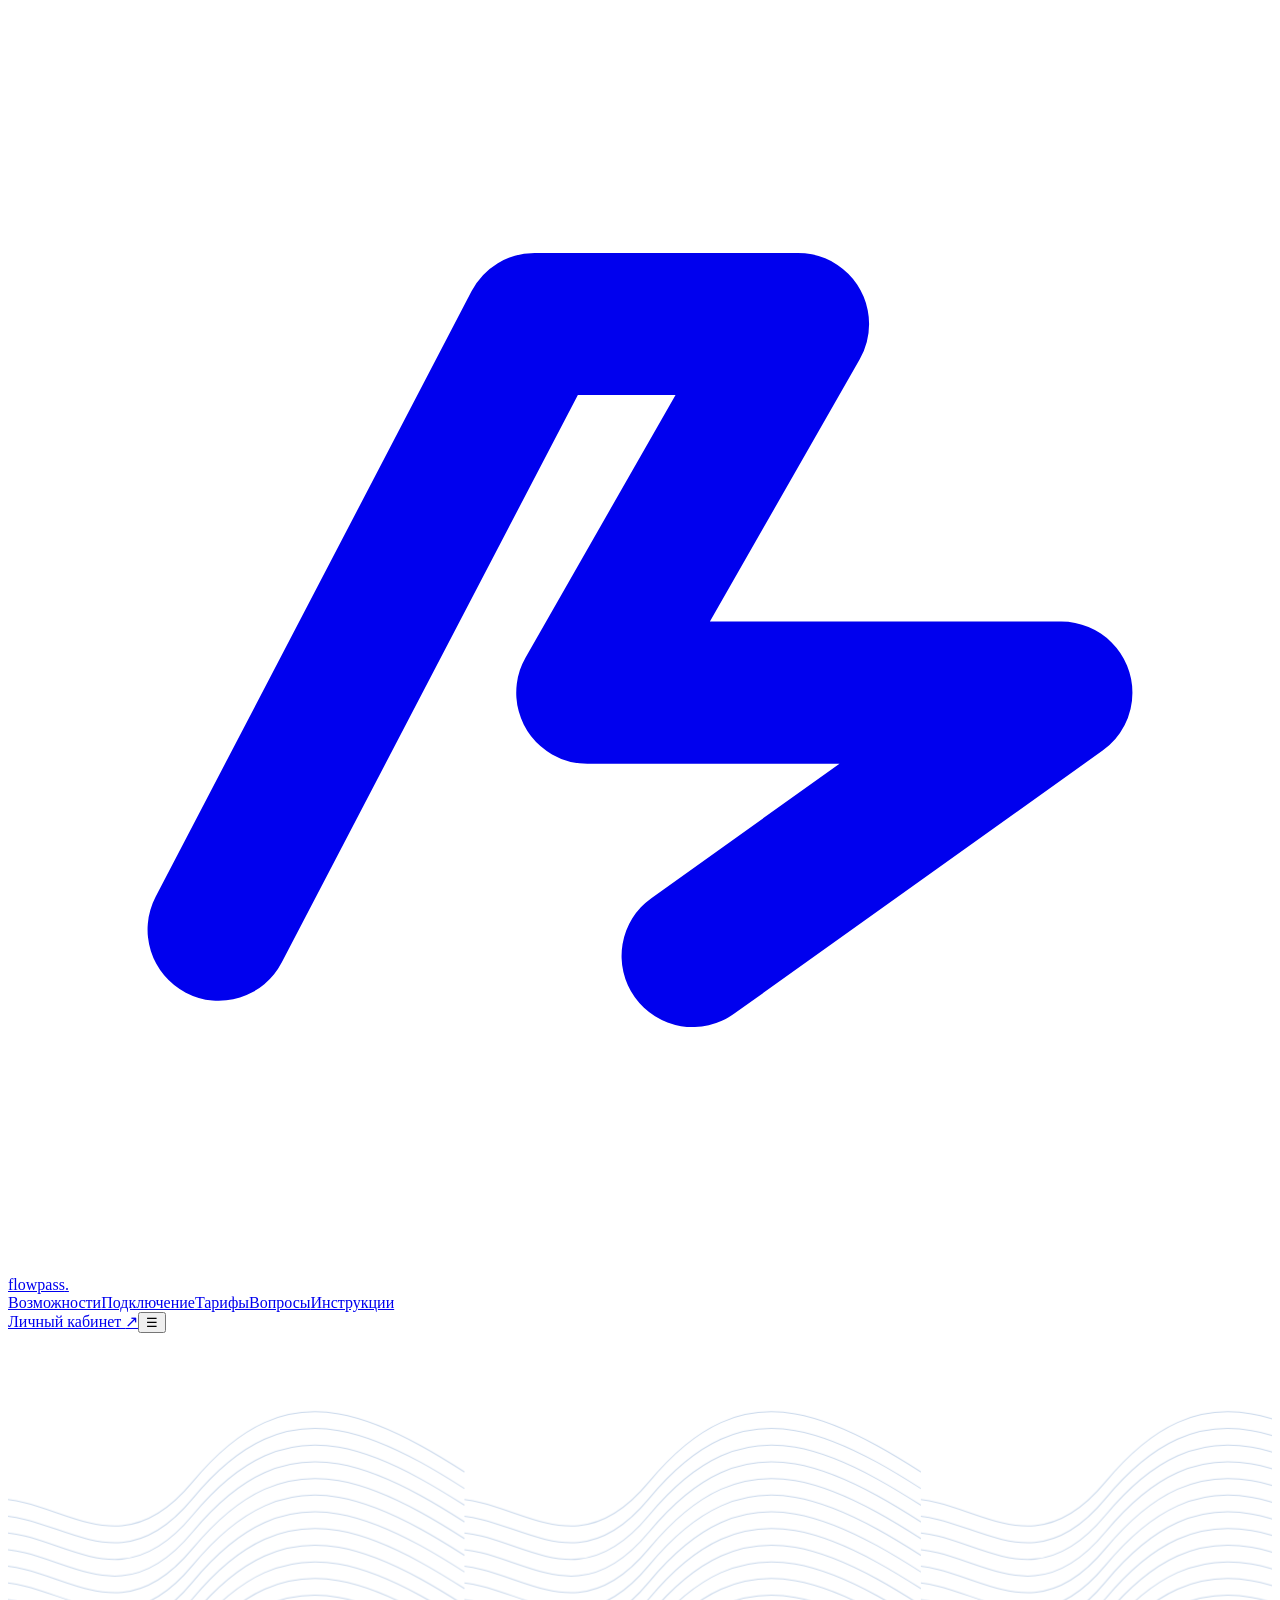
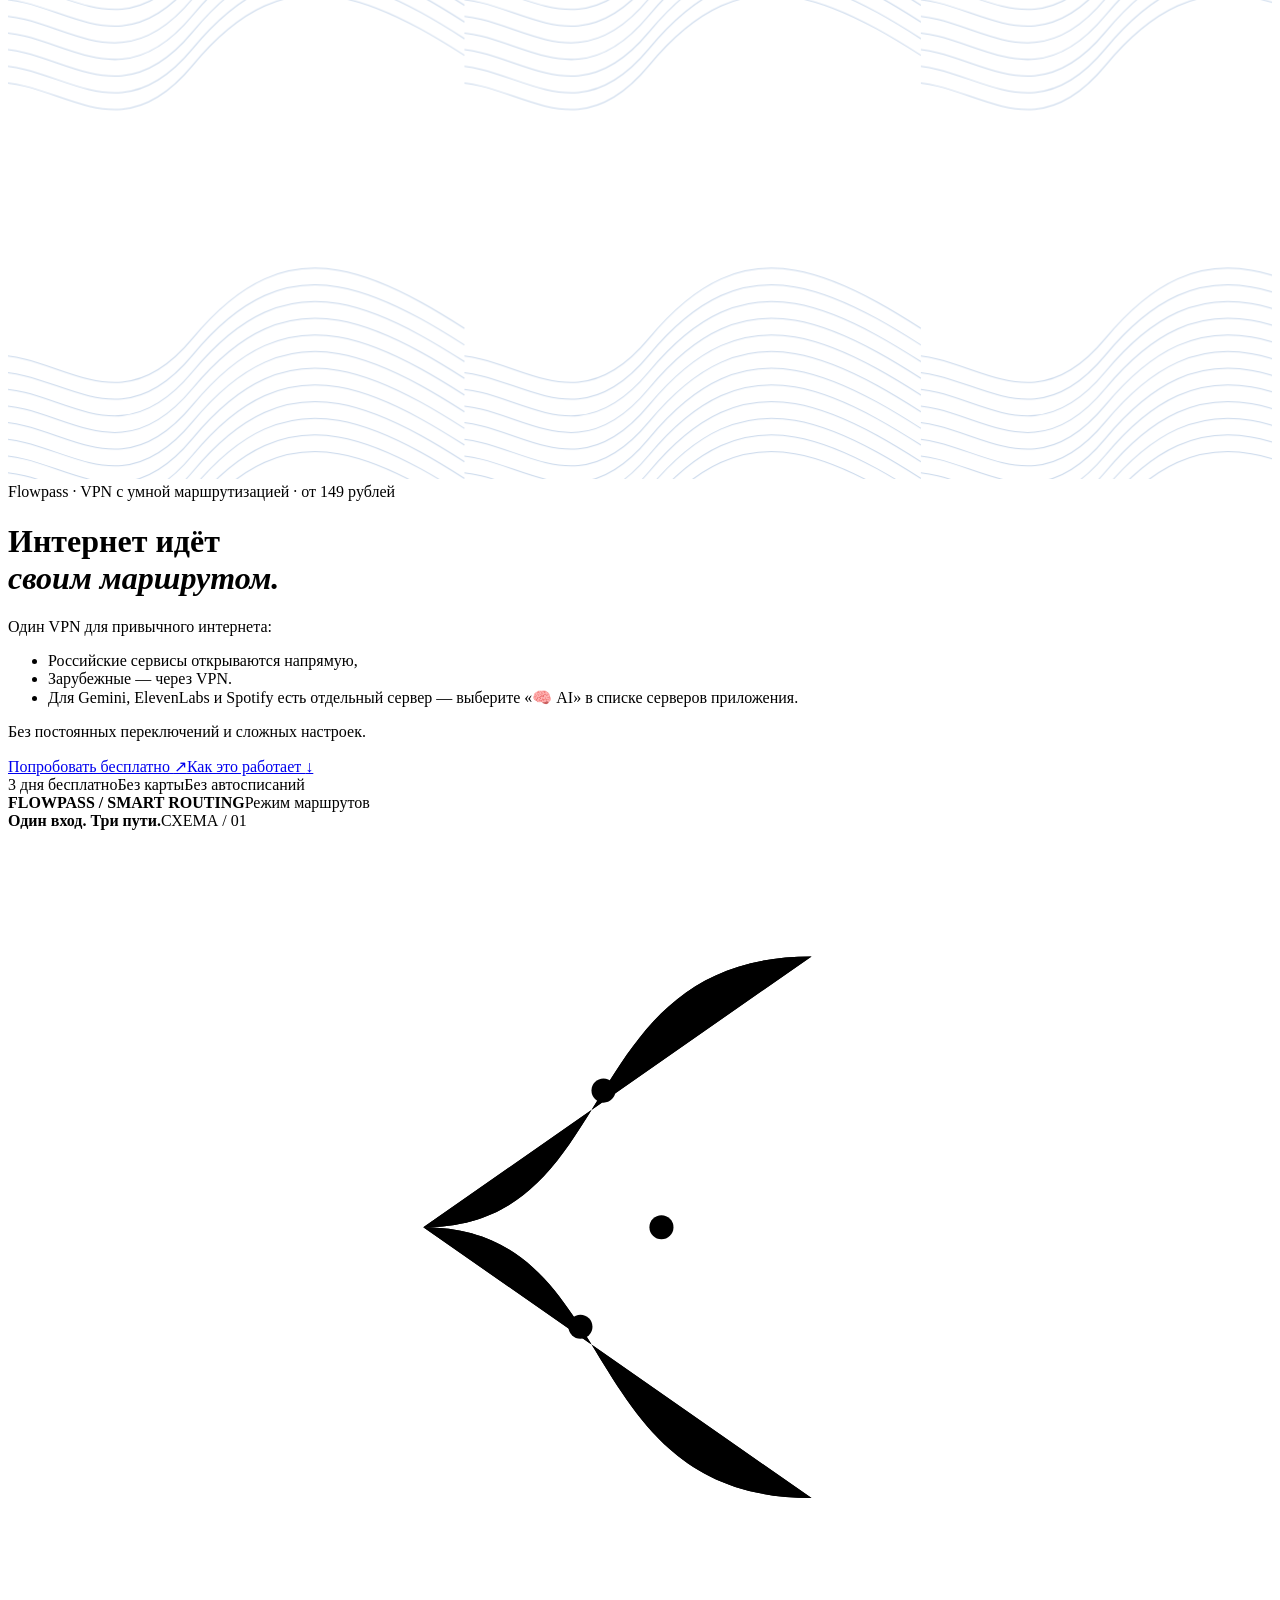
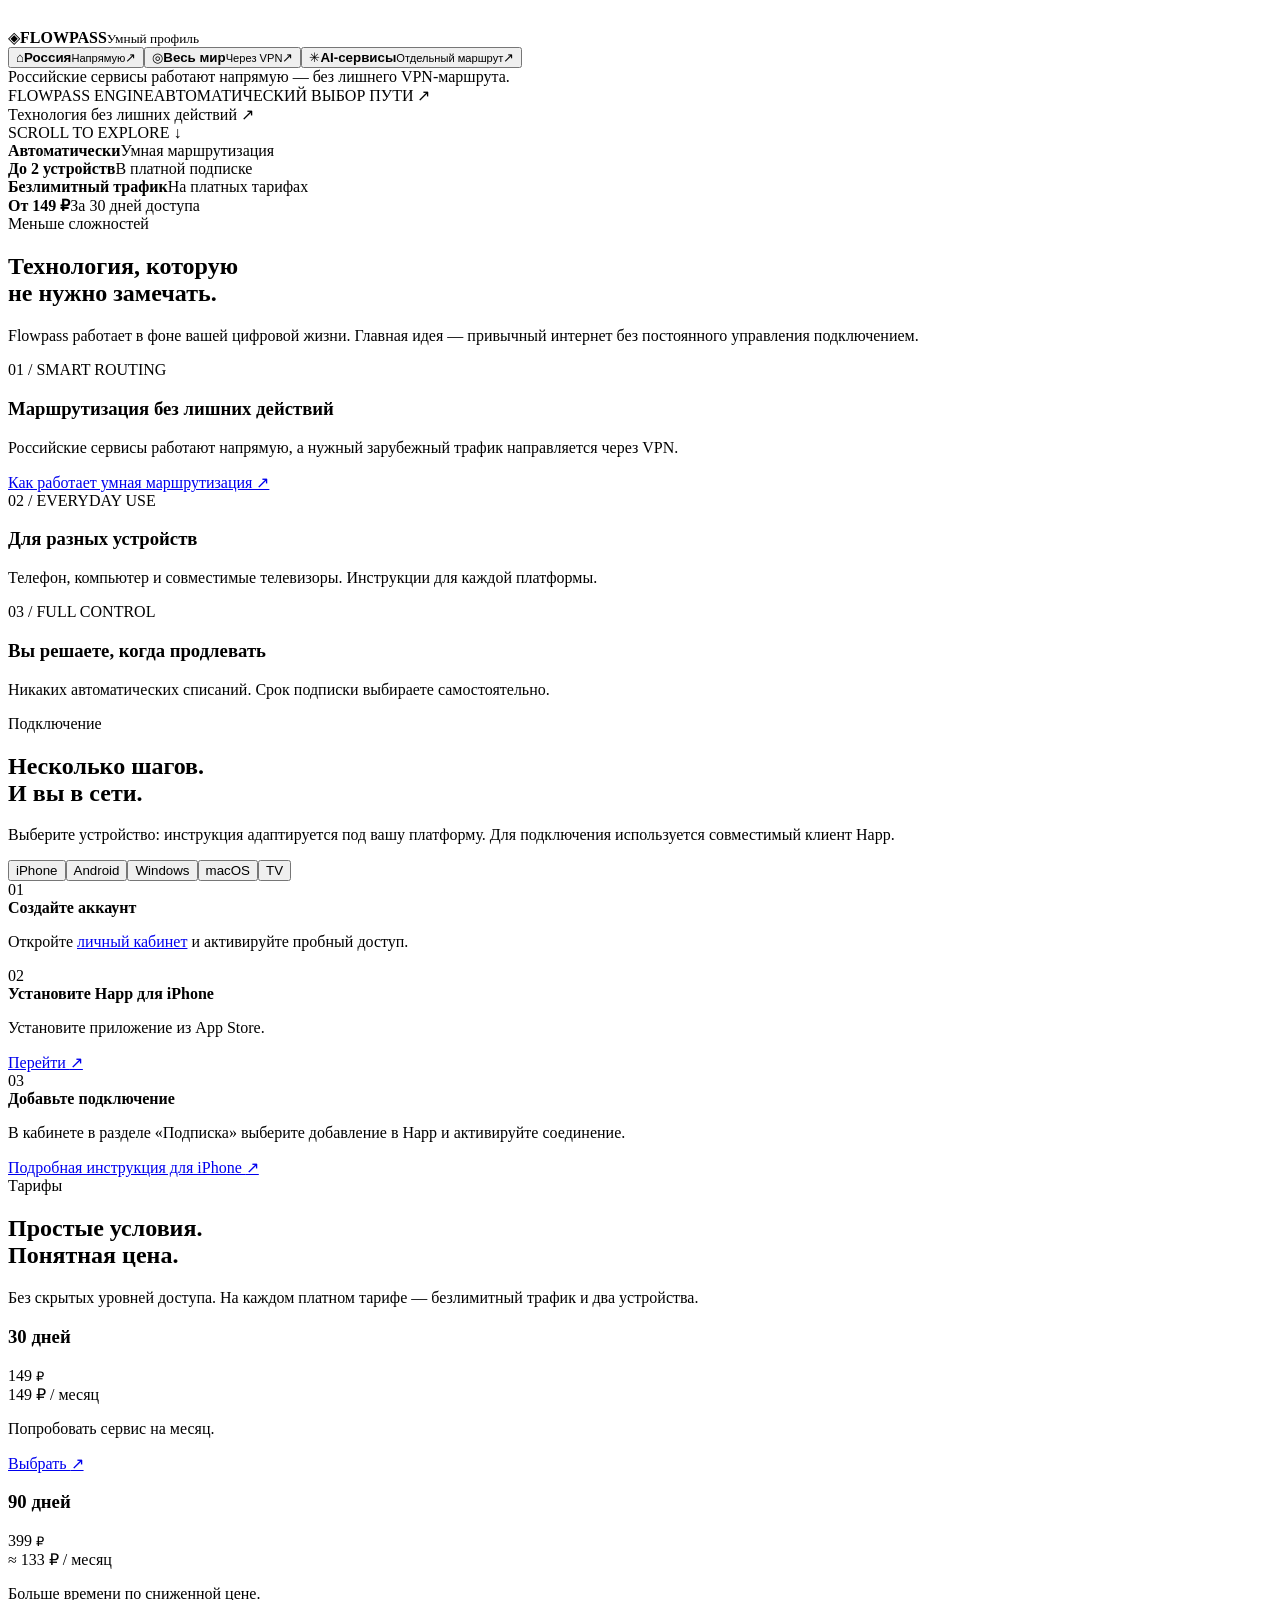
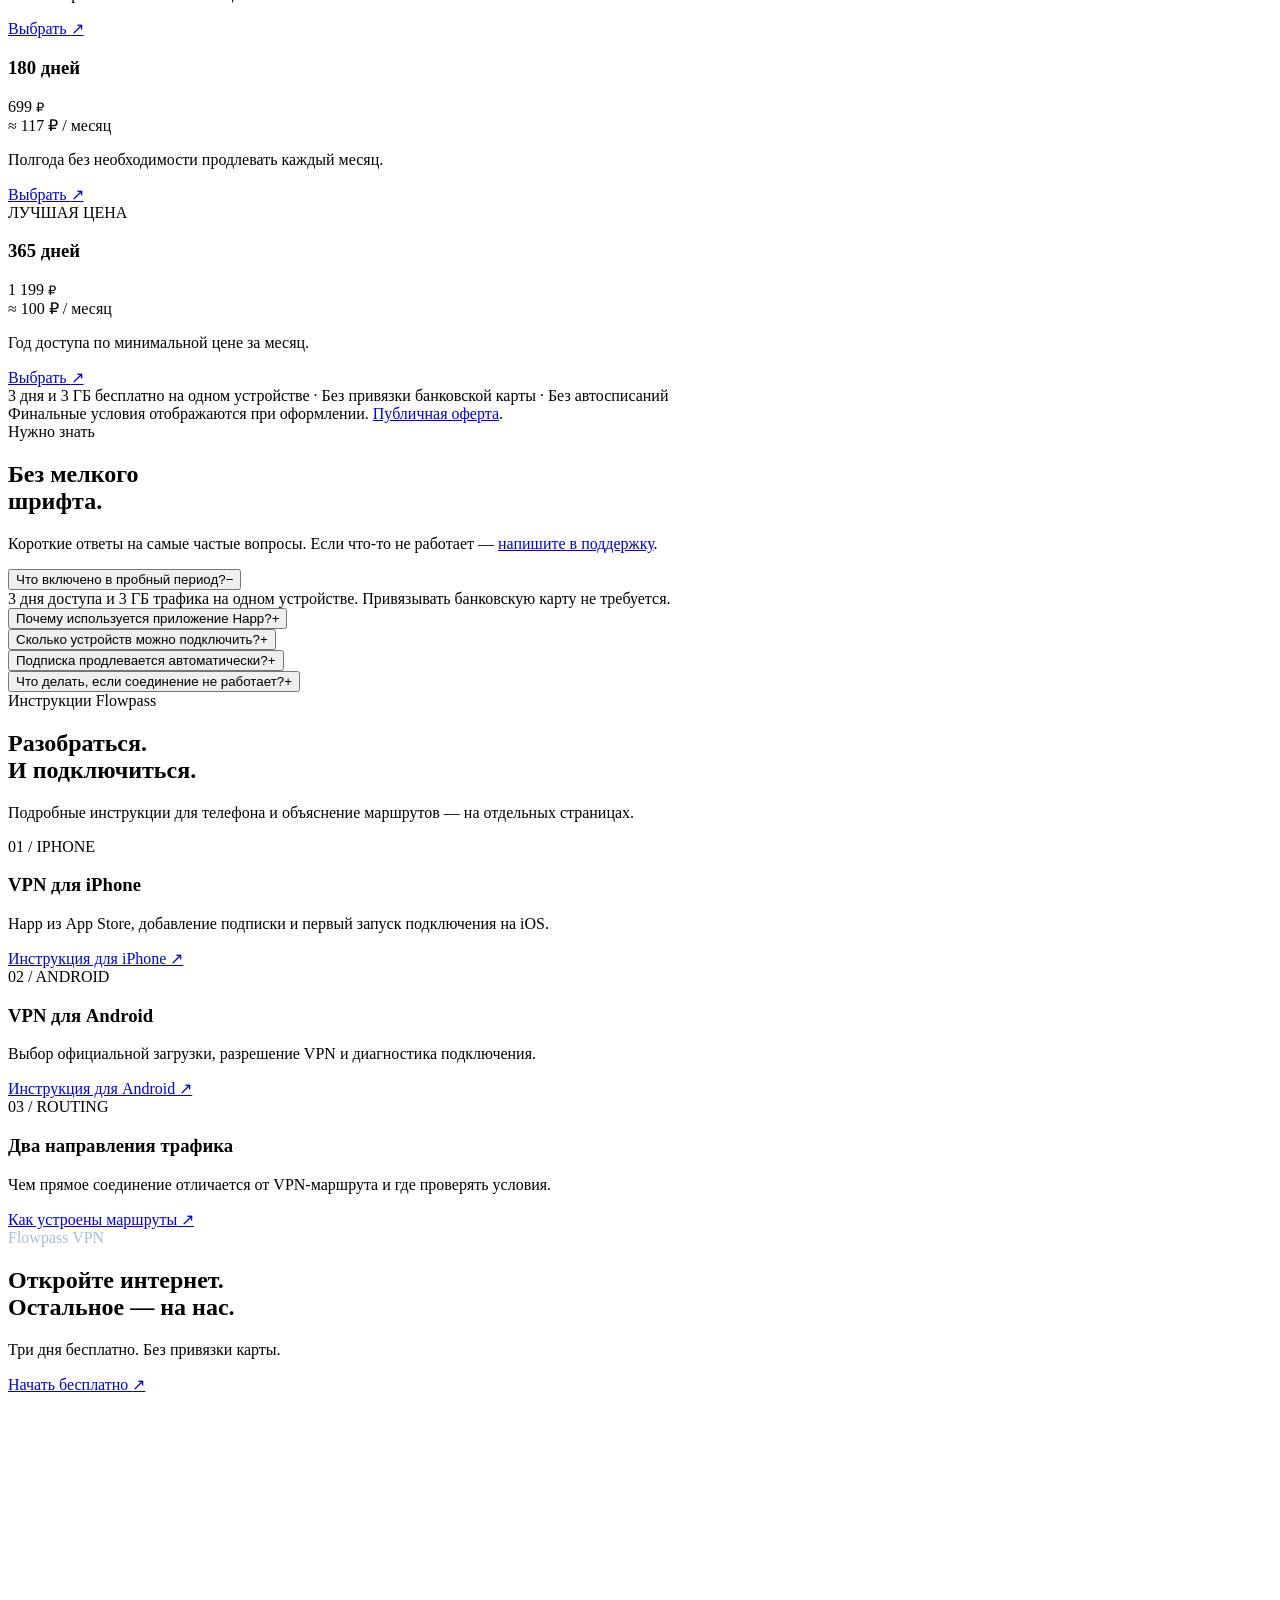
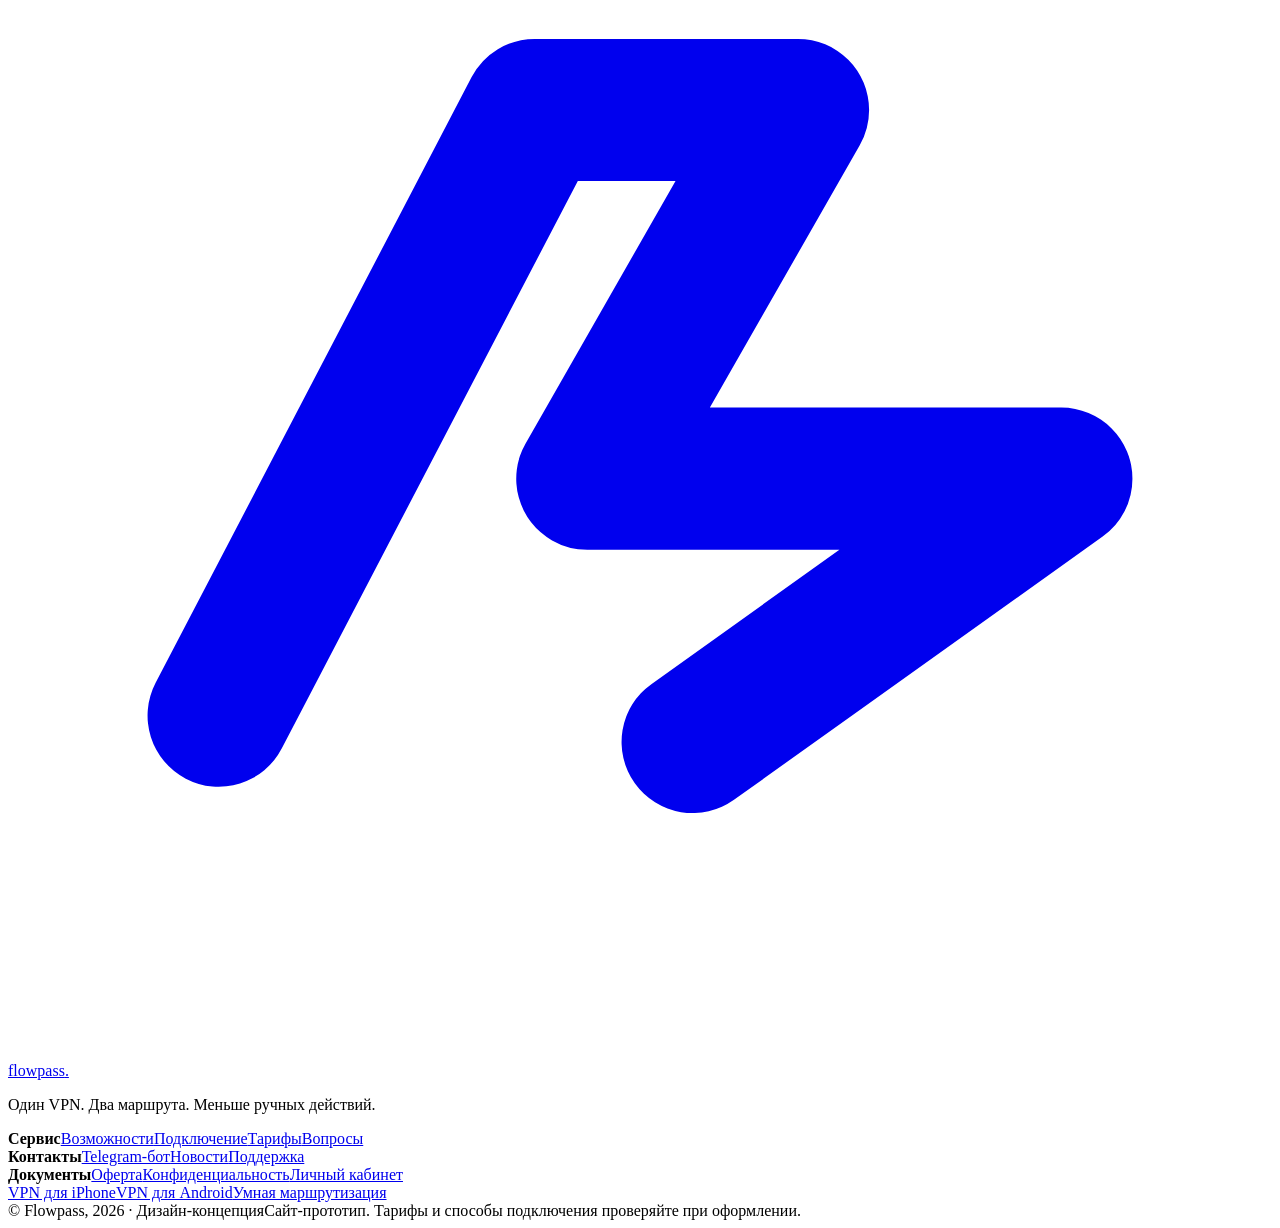
==== commit 2bc55407: "Fix responsive install links across all device tabs" ====
--- a/index.html
+++ b/index.html
@@ -5,7 +5,7 @@
 <meta name="theme-color" content="#090f1a"><meta name="description" content="Flowpass — VPN с умной маршрутизацией. Российские сервисы напрямую, зарубежные сайты через VPN. 3 дня бесплатно, тарифы от 149 ₽, без автосписаний.">
 <meta property="og:title" content="Flowpass — интернет идёт своим маршрутом"><meta property="og:description" content="Один VPN. Два умных маршрута. Без лишних переключений."><meta property="og:type" content="website"><meta property="og:url" content="https://flowpass.online/"><link rel="canonical" href="https://flowpass.online/"><link rel="icon" href="/vlad/favicon.svg" type="image/svg+xml"><title>Flowpass — умный VPN для iPhone, Android и компьютера</title>
 <link rel="preconnect" href="https://fonts.googleapis.com"><link rel="preconnect" href="https://fonts.gstatic.com" crossorigin><link href="https://fonts.googleapis.com/css2?family=DM+Sans:wght@400;500;600;700&family=Manrope:wght@400;500;600;700;800&display=swap" rel="stylesheet">
-<link rel="stylesheet" href="/vlad/assets/site.css?v=0a3135edefc5"><link rel="stylesheet" href="/vlad/assets/seo.css?v=0a6d3af3ed40">
+<link rel="stylesheet" href="/vlad/assets/site.css?v=0a3135edefc5"><link rel="stylesheet" href="/vlad/assets/seo.css?v=0420ef50e229">
 <script type="application/ld+json">[{"@context": "https://schema.org", "@type": "Service", "@id": "https://flowpass.online/#service", "name": "Flowpass VPN", "serviceType": "VPN-подписка", "url": "https://flowpass.online/", "description": "VPN-сервис с автоматической маршрутизацией трафика. Подключение через сторонний клиент Happ.", "offers": {"@type": "Offer", "price": "149", "priceCurrency": "RUB", "url": "https://lk.flowpass.online/buy/get", "description": "Доступ на 30 дней. Финальные условия — в личном кабинете."}}]</script>
 <meta name="robots" content="index, follow"><meta property="og:image" content="https://ivangusarov386-lab.github.io/vlad/assets/flowpass-social.png"><meta property="og:image:width" content="1200"><meta property="og:image:height" content="630"><meta property="og:image:alt" content="Flowpass — интернет идёт своим маршрутом"><meta property="og:locale" content="ru_RU"><meta name="twitter:card" content="summary_large_image"></head>
 <body><!-- Flowpass 3.2: verified native scroll entrance --><div class="scroll-progress" id="scroll-progress" aria-hidden="true"></div>
@@ -17,10 +17,10 @@
 <div class="route-scene" aria-label="Интерактивная демонстрация маршрутизации Flowpass"><div class="scene-back"></div><div class="route-card signature-panel"><div class="route-top"><strong>FLOWPASS / SMART ROUTING</strong><span class="live"><span class="indicator"></span>Режим маршрутов</span></div><div class="route-heading"><strong>Один вход. Три пути.</strong><span>СХЕМА / 01</span></div><div class="flow-board" id="flow-board"><svg class="flow-traces" viewBox="0 0 420 264" preserveAspectRatio="none" aria-hidden="true"><defs><linearGradient id="lineLocal" x1="0" x2="1"><stop stop-color="#8baac8"/><stop offset="1" stop-color="#7599b7"/></linearGradient><linearGradient id="lineVpn" x1="0" x2="1"><stop stop-color="#7da7d3"/><stop offset="1" stop-color="#3979d1"/></linearGradient></defs><path class="trace-base" d="M 138 132 C 205 132 187 42 267 42"/><path class="trace-base" d="M 138 132 C 205 132 187 132 267 132"/><path class="trace-base" d="M 138 132 C 205 132 187 222 267 222"/><path class="trace-active track-local" d="M 138 132 C 205 132 187 42 267 42"/><path class="trace-active track-vpn" d="M 138 132 C 205 132 187 132 267 132"/><path class="trace-active track-ai" d="M 138 132 C 205 132 187 222 267 222"/><circle class="dot d1" r="4"><animateMotion dur="4.5s" repeatCount="indefinite" path="M 138 132 C 205 132 187 42 267 42"/></circle><circle class="dot d2" r="4"><animateMotion dur="3.5s" repeatCount="indefinite" path="M 138 132 C 205 132 187 132 267 132"/></circle><circle class="dot d3" r="4"><animateMotion dur="5.5s" repeatCount="indefinite" path="M 138 132 C 205 132 187 222 267 222"/></circle></svg><div class="flow-origin"><span class="device-glyph" aria-hidden="true">◈</span><strong>FLOWPASS</strong><small>Умный профиль</small></div><div class="flow-endpoints"><button type="button" class="flow-target active" data-route="local" aria-pressed="true"><span class="flow-bullet">⌂</span><span><strong>Россия</strong><small>Напрямую</small></span><span class="flow-arrow">↗</span></button><button type="button" class="flow-target" data-route="vpn" aria-pressed="false"><span class="flow-bullet">◎</span><span><strong>Весь мир</strong><small>Через VPN</small></span><span class="flow-arrow">↗</span></button><button type="button" class="flow-target" data-route="ai" aria-pressed="false"><span class="flow-bullet">✳</span><span><strong>AI-сервисы</strong><small>Отдельный маршрут</small></span><span class="flow-arrow">↗</span></button></div></div><div class="flow-status"><span class="status-pulse"></span><span id="route-explain" aria-live="polite">Российские сервисы работают напрямую — без лишнего VPN-маршрута.</span></div><div class="flow-panel-foot"><span>FLOWPASS ENGINE</span><span>АВТОМАТИЧЕСКИЙ ВЫБОР ПУТИ ↗</span></div></div><div class="scene-label">Технология без лишних действий ↗</div></div><div class="scrollnote">SCROLL TO EXPLORE ↓</div></div>
 <div class="signal"><div class="container signalgrid"><div class="signalitem"><strong>Автоматически</strong><span>Умная маршрутизация</span></div><div class="signalitem"><strong>До 2 устройств</strong><span>В платной подписке</span></div><div class="signalitem"><strong>Безлимитный трафик</strong><span>На платных тарифах</span></div><div class="signalitem"><strong>От 149 ₽</strong><span>За 30 дней доступа</span></div></div></div>
 <main><div class="ambient-orb one" aria-hidden="true"></div><div class="ambient-orb two" aria-hidden="true"></div><section class="section-pad" id="benefits"><div class="container"><div class="sectionlead"><div class="eyebrow">Меньше сложностей</div><h2>Технология, которую<br>не нужно замечать.</h2><p>Flowpass работает в фоне вашей цифровой жизни. Главная идея — привычный интернет без постоянного управления подключением.</p></div><div class="benefitgrid"><article class="benefit big"><span class="number">01 / SMART ROUTING</span><h3>Маршрутизация без лишних действий</h3><p>Российские сервисы работают напрямую, а нужный зарубежный трафик направляется через VPN.</p><a class="article-link" href="/vlad/smart-routing/">Как работает умная маршрутизация ↗</a></article><article class="benefit"><span class="number">02 / EVERYDAY USE</span><h3>Для разных устройств</h3><p>Телефон, компьютер и совместимые телевизоры. Инструкции для каждой платформы.</p></article><article class="benefit"><span class="number">03 / FULL CONTROL</span><h3>Вы решаете, когда продлевать</h3><p>Никаких автоматических списаний. Срок подписки выбираете самостоятельно.</p></article></div></div></section>
-<section class="section-pad how" id="connect"><div class="container step-layout"><div class="sectionlead"><div class="eyebrow">Подключение</div><h2>Несколько шагов.<br>И вы в сети.</h2><p>Выберите устройство: инструкция адаптируется под вашу платформу. Для подключения используется совместимый клиент Happ.</p></div><div><div class="device-tabs" role="tablist" aria-label="Выбрать устройство"><button class="device-tab" aria-selected="true" data-device="iphone">iPhone</button><button class="device-tab" aria-selected="false" data-device="android">Android</button><button class="device-tab" aria-selected="false" data-device="windows">Windows</button><button class="device-tab" aria-selected="false" data-device="macos">macOS</button><button class="device-tab" aria-selected="false" data-device="tv">TV</button></div><div class="steps" id="steps-list" data-base-url="/vlad/" aria-live="polite"><div class="step"><span class="step-num">01</span><div><strong>Создайте аккаунт</strong><p>Откройте <a href="https://lk.flowpass.online/login">личный кабинет</a> и активируйте пробный доступ.</p></div></div><div class="step"><span class="step-num">02</span><div><strong>Установите Happ для iPhone</strong><p>Скачайте <a href="https://apps.apple.com/app/happ-proxy-utility/id6504287215">совместимое приложение</a> в App Store.</p></div></div><div class="step"><span class="step-num">03</span><div><strong>Добавьте подключение</strong><p>В кабинете в разделе «Подписка» выберите добавление в Happ и активируйте соединение.</p><a class="step-guide" href="/vlad/vpn/iphone/">Подробная инструкция для iPhone <span aria-hidden="true">↗</span></a></div></div></div></div></div></section>
+<section class="section-pad how" id="connect"><div class="container step-layout"><div class="sectionlead"><div class="eyebrow">Подключение</div><h2>Несколько шагов.<br>И вы в сети.</h2><p>Выберите устройство: инструкция адаптируется под вашу платформу. Для подключения используется совместимый клиент Happ.</p></div><div><div class="device-tabs" role="tablist" aria-label="Выбрать устройство"><button class="device-tab" aria-selected="true" data-device="iphone">iPhone</button><button class="device-tab" aria-selected="false" data-device="android">Android</button><button class="device-tab" aria-selected="false" data-device="windows">Windows</button><button class="device-tab" aria-selected="false" data-device="macos">macOS</button><button class="device-tab" aria-selected="false" data-device="tv">TV</button></div><div class="steps" id="steps-list" data-base-url="/vlad/" aria-live="polite"><div class="step"><span class="step-num">01</span><div><strong>Создайте аккаунт</strong><p>Откройте <a href="https://lk.flowpass.online/login">личный кабинет</a> и активируйте пробный доступ.</p></div></div><div class="step"><span class="step-num">02</span><div><strong>Установите Happ для iPhone</strong><p>Установите приложение из App Store.</p><a class="step-action" href="https://apps.apple.com/app/happ-proxy-utility/id6504287215" target="_blank" rel="noopener noreferrer">Перейти <span aria-hidden="true">↗</span></a></div></div><div class="step"><span class="step-num">03</span><div><strong>Добавьте подключение</strong><p>В кабинете в разделе «Подписка» выберите добавление в Happ и активируйте соединение.</p><a class="step-guide" href="/vlad/vpn/iphone/">Подробная инструкция для iPhone <span aria-hidden="true">↗</span></a></div></div></div></div></div></section>
 <section class="section-pad pricing" id="tariffs"><div class="container"><div class="sectionlead"><div class="eyebrow">Тарифы</div><h2>Простые условия.<br>Понятная цена.</h2><p>Без скрытых уровней доступа. На каждом платном тарифе — безлимитный трафик и два устройства.</p></div><div class="price-grid"><article class="price-card"><h3>30 дней</h3><div class="price-value">149 <small>₽</small></div><div class="price-unit">149 ₽ / месяц</div><div class="price-sep"></div><p class="price-copy">Попробовать сервис на месяц.</p><a class="btn btn-outline" href="https://lk.flowpass.online/buy/get">Выбрать <span class="arrow">↗</span></a></article><article class="price-card"><h3>90 дней</h3><div class="price-value">399 <small>₽</small></div><div class="price-unit">≈ 133 ₽ / месяц</div><div class="price-sep"></div><p class="price-copy">Больше времени по сниженной цене.</p><a class="btn btn-outline" href="https://lk.flowpass.online/buy/get">Выбрать <span class="arrow">↗</span></a></article><article class="price-card"><h3>180 дней</h3><div class="price-value">699 <small>₽</small></div><div class="price-unit">≈ 117 ₽ / месяц</div><div class="price-sep"></div><p class="price-copy">Полгода без необходимости продлевать каждый месяц.</p><a class="btn btn-outline" href="https://lk.flowpass.online/buy/get">Выбрать <span class="arrow">↗</span></a></article><article class="price-card featured"><span class="best">ЛУЧШАЯ ЦЕНА</span><h3>365 дней</h3><div class="price-value">1 199 <small>₽</small></div><div class="price-unit">≈ 100 ₽ / месяц</div><div class="price-sep"></div><p class="price-copy">Год доступа по минимальной цене за месяц.</p><a class="btn" href="https://lk.flowpass.online/buy/get">Выбрать <span class="arrow">↗</span></a></article></div><div class="pricing-bottom">3 дня и 3 ГБ бесплатно на одном устройстве · Без привязки банковской карты · Без автосписаний<br>Финальные условия отображаются при оформлении. <a href="https://lk.flowpass.online/offer">Публичная оферта</a>.</div></div></section>
 <section class="section-pad" id="faq"><div class="container faq-grid"><div class="sectionlead"><div class="eyebrow">Нужно знать</div><h2>Без мелкого<br>шрифта.</h2><p>Короткие ответы на самые частые вопросы. Если что-то не работает — <a href="https://t.me/Flowpass_helper_bot" style="text-decoration:underline">напишите в поддержку</a>.</p></div><div class="faqlist"><div class="faqitem"><button aria-expanded="true">Что включено в пробный период?<span>−</span></button><div class="faqanswer">3 дня доступа и 3 ГБ трафика на одном устройстве. Привязывать банковскую карту не требуется.</div></div><div class="faqitem"><button aria-expanded="false">Почему используется приложение Happ?<span>+</span></button><div class="faqanswer" hidden>Flowpass предоставляет VPN-подписку и параметры серверов, а Happ — приложение для подключения. Это два разных продукта.</div></div><div class="faqitem"><button aria-expanded="false">Сколько устройств можно подключить?<span>+</span></button><div class="faqanswer" hidden>Платная подписка рассчитана на два устройства, пробный доступ — на одно.</div></div><div class="faqitem"><button aria-expanded="false">Подписка продлевается автоматически?<span>+</span></button><div class="faqanswer" hidden>Нет. Продление выполняется вручную в личном кабинете после завершения оплаченного срока.</div></div><div class="faqitem"><button aria-expanded="false">Что делать, если соединение не работает?<span>+</span></button><div class="faqanswer" hidden>Обновите подписку в Happ, попробуйте другой сервер и при необходимости обратитесь в <a href="https://t.me/Flowpass_helper_bot">поддержку Flowpass</a>.</div></div></div></div></section>
 <section class="section-pad" id="guides"><div class="container"><div class="sectionlead"><div class="eyebrow">Инструкции Flowpass</div><h2>Разобраться.<br>И подключиться.</h2><p>Подробные инструкции для телефона и объяснение маршрутов — на отдельных страницах.</p></div><div class="benefitgrid"><article class="benefit"><span class="number">01 / IPHONE</span><h3>VPN для iPhone</h3><p>Happ из App Store, добавление подписки и первый запуск подключения на iOS.</p><a class="article-link" href="/vlad/vpn/iphone/">Инструкция для iPhone ↗</a></article><article class="benefit"><span class="number">02 / ANDROID</span><h3>VPN для Android</h3><p>Выбор официальной загрузки, разрешение VPN и диагностика подключения.</p><a class="article-link" href="/vlad/vpn/android/">Инструкция для Android ↗</a></article><article class="benefit"><span class="number">03 / ROUTING</span><h3>Два направления трафика</h3><p>Чем прямое соединение отличается от VPN-маршрута и где проверять условия.</p><a class="article-link" href="/vlad/smart-routing/">Как устроены маршруты ↗</a></article></div></div></section><section class="cta-section"><div class="container"><div class="cta-box"><div><div class="eyebrow" style="color:#aabfd5">Flowpass VPN</div><h2>Откройте интернет.<br>Остальное — на нас.</h2><p>Три дня бесплатно. Без привязки карты.</p></div><a href="https://lk.flowpass.online/login" class="btn btn-light">Начать бесплатно <span class="arrow">↗</span></a></div></div></section></main>
 <footer class="footer"><div class="container"><div class="footer-grid"><div class="footbrand"><a href="#top" class="logo"><span class="logomark"><svg viewBox="0 0 24 24" fill="none" stroke="currentColor" stroke-width="2.7" stroke-linecap="round" stroke-linejoin="round"><path d="M4 17.5 10 6h5l-4 7h9l-7 5"/></svg></span>flowpass<span class="period">.</span></a><p>Один VPN. Два маршрута. Меньше ручных действий.</p></div><div class="footcol"><strong>Сервис</strong><a href="#benefits">Возможности</a><a href="#connect">Подключение</a><a href="#tariffs">Тарифы</a><a href="#faq">Вопросы</a></div><div class="footcol"><strong>Контакты</strong><a href="https://t.me/flowpass24_bot">Telegram-бот</a><a href="https://t.me/my_flowpass">Новости</a><a href="https://t.me/Flowpass_helper_bot">Поддержка</a></div><div class="footcol"><strong>Документы</strong><a href="https://lk.flowpass.online/offer">Оферта</a><a href="https://lk.flowpass.online/privacy">Конфиденциальность</a><a href="https://lk.flowpass.online/login">Личный кабинет</a></div></div><div class="guide-links"><a href="/vlad/vpn/iphone/">VPN для iPhone</a><a href="/vlad/vpn/android/">VPN для Android</a><a href="/vlad/smart-routing/">Умная маршрутизация</a></div><div class="copyright"><span>© Flowpass, 2026 · Дизайн-концепция</span><span>Сайт-прототип. Тарифы и способы подключения проверяйте при оформлении.</span></div></div></footer>
 
-<script src="/vlad/assets/site.js?v=56a1f459959f" defer></script></body></html>
+<script src="/vlad/assets/site.js?v=4292654c3fdf" defer></script></body></html>
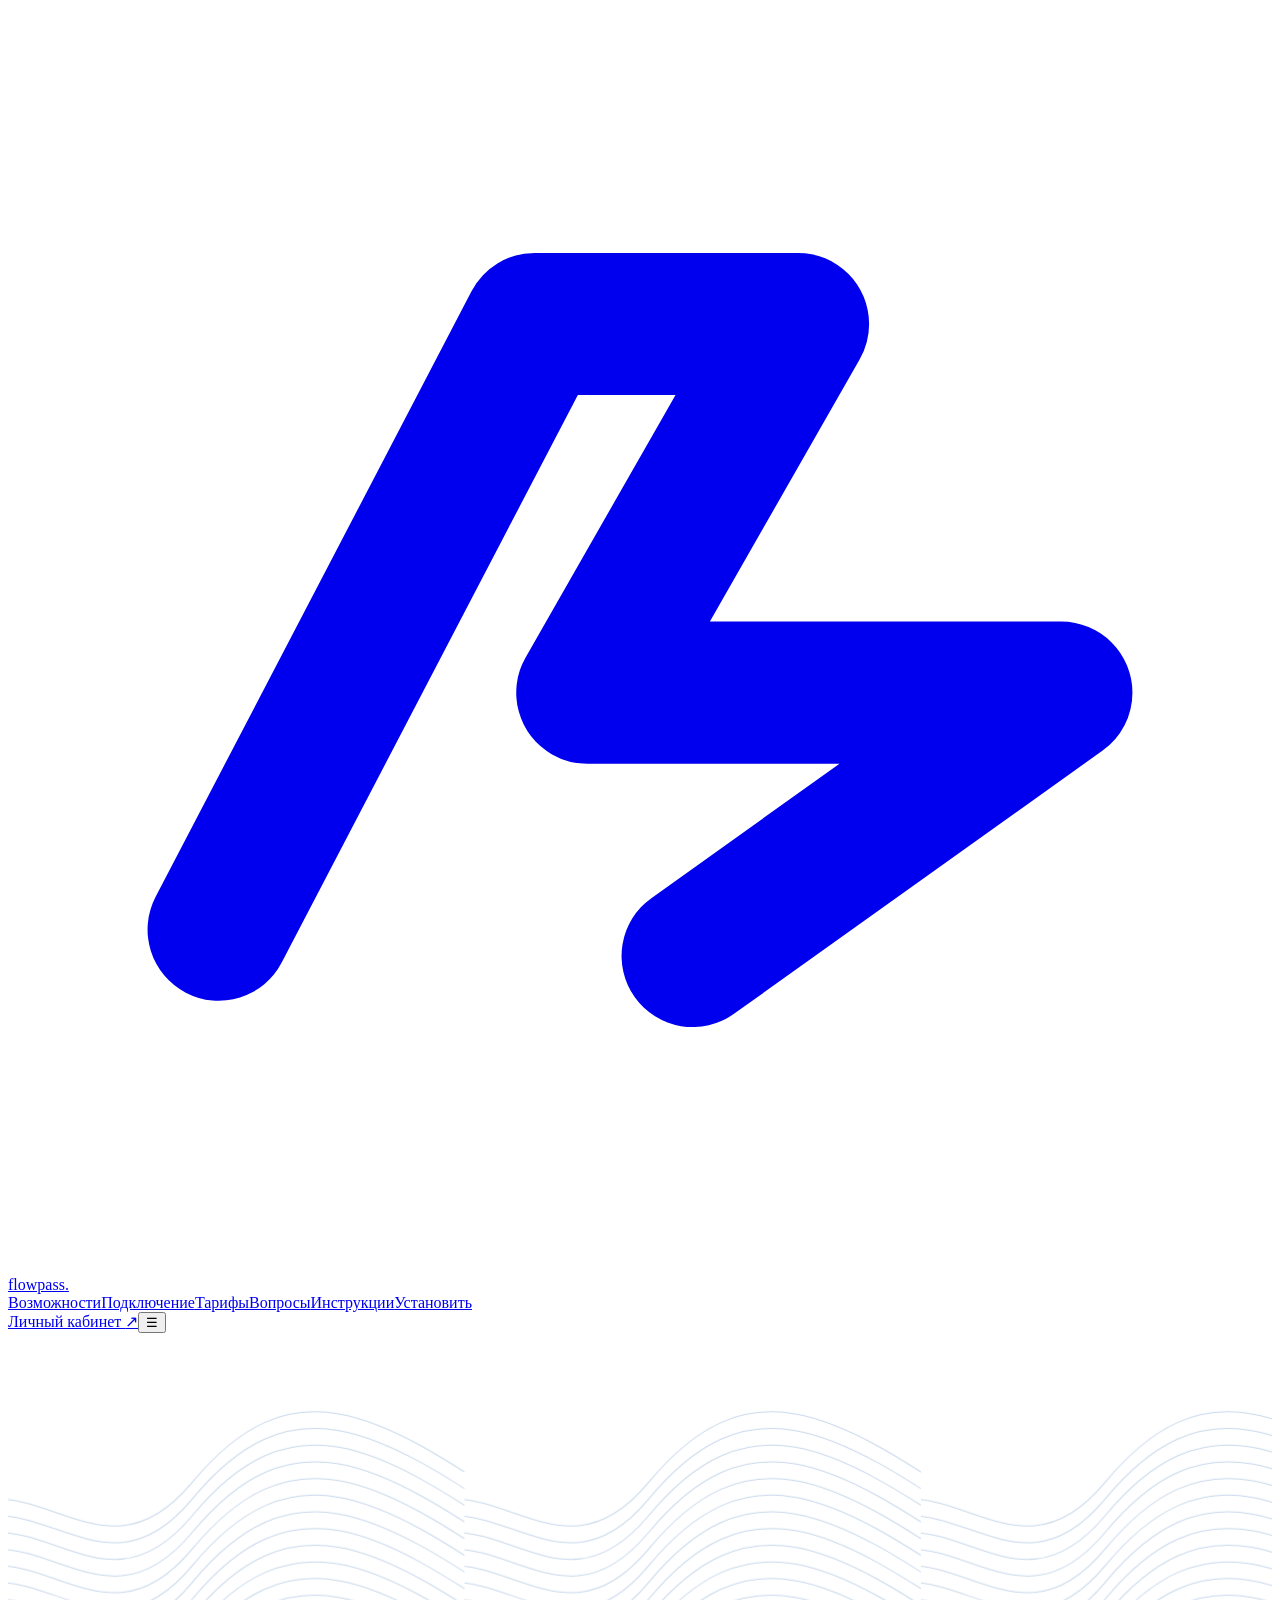
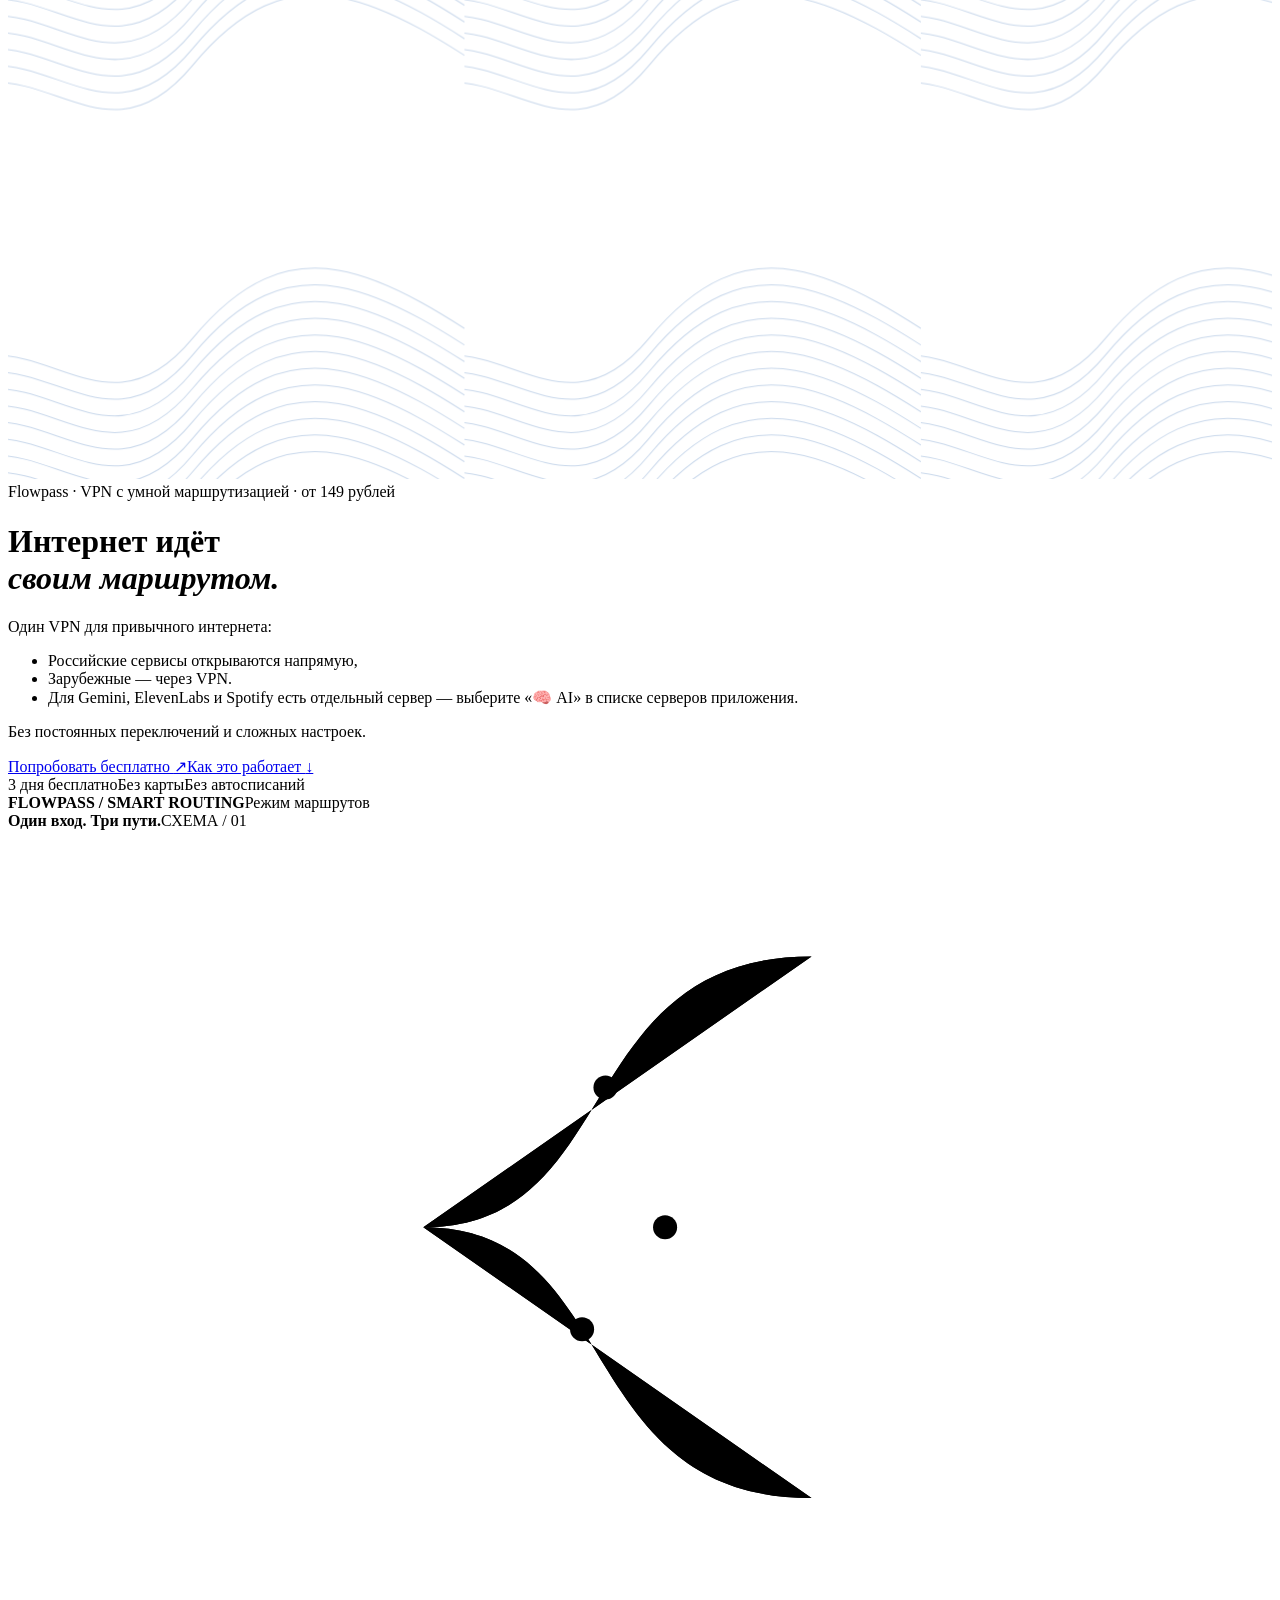
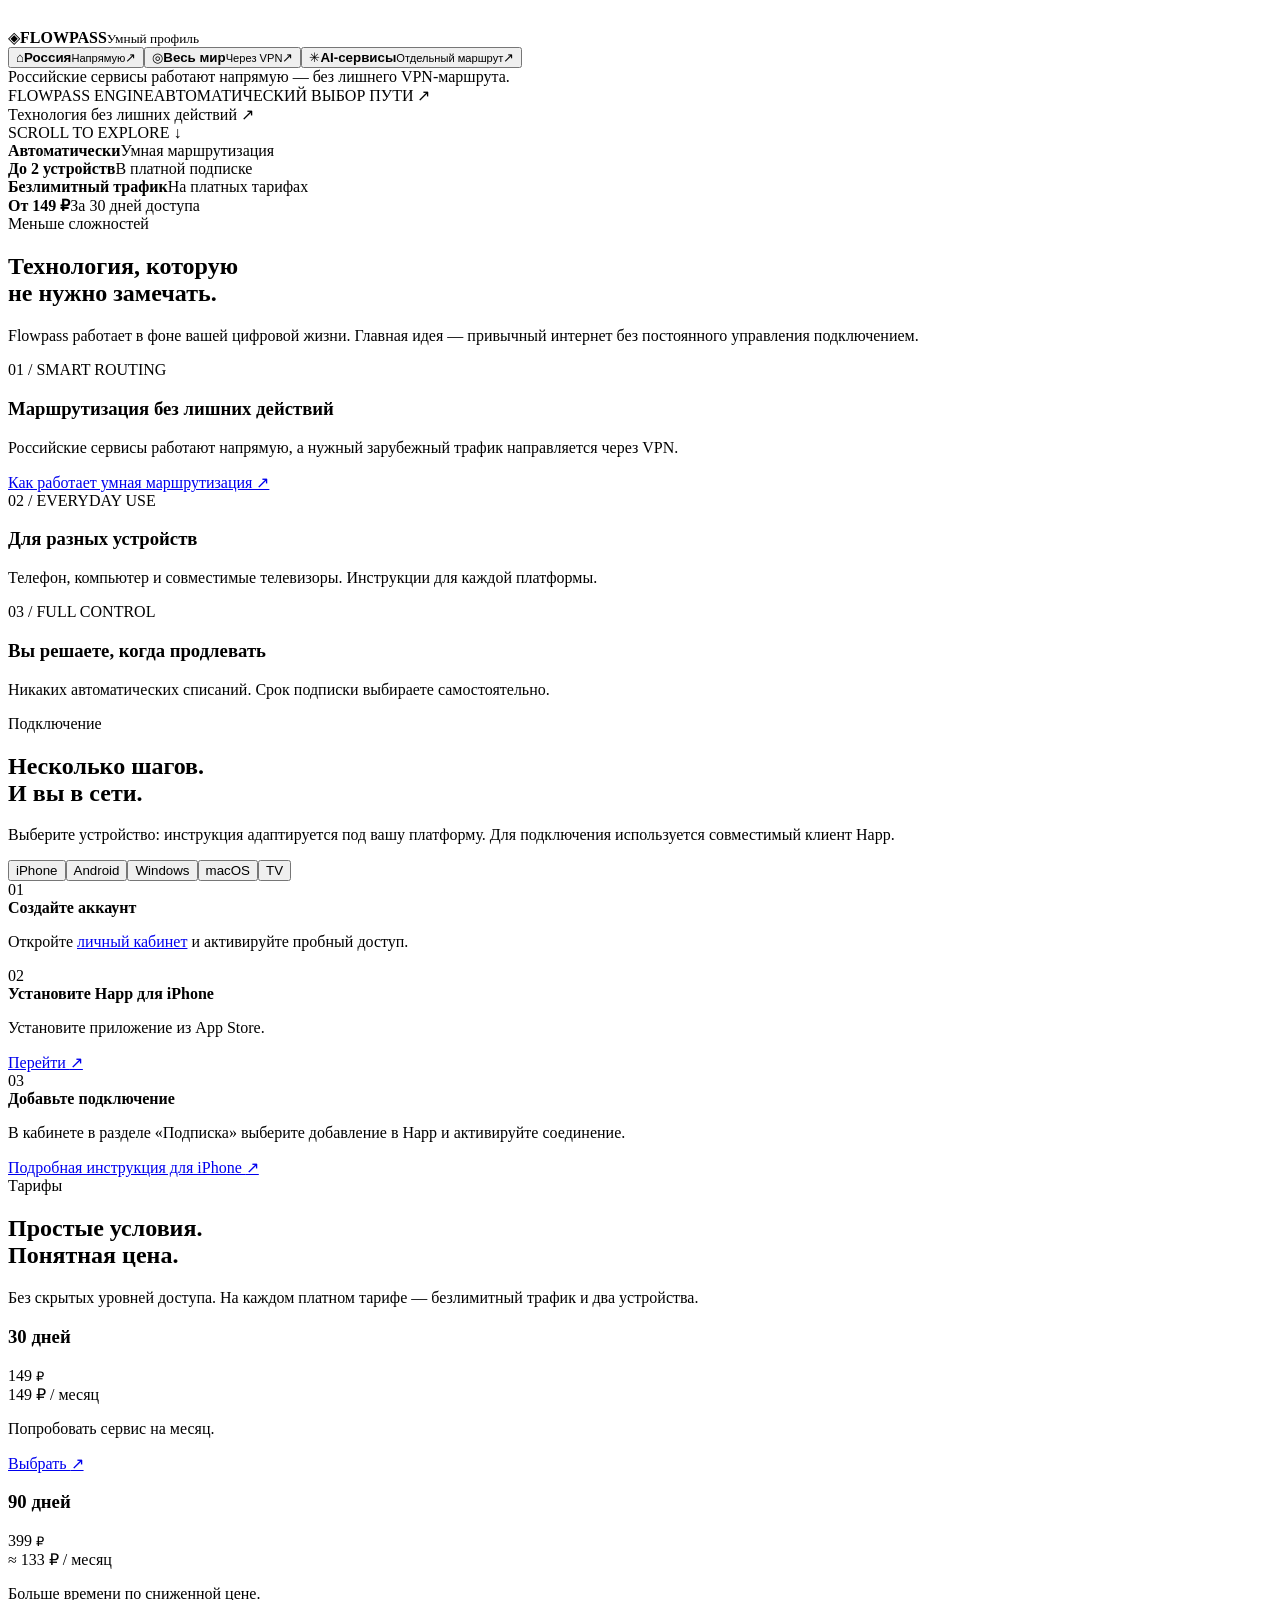
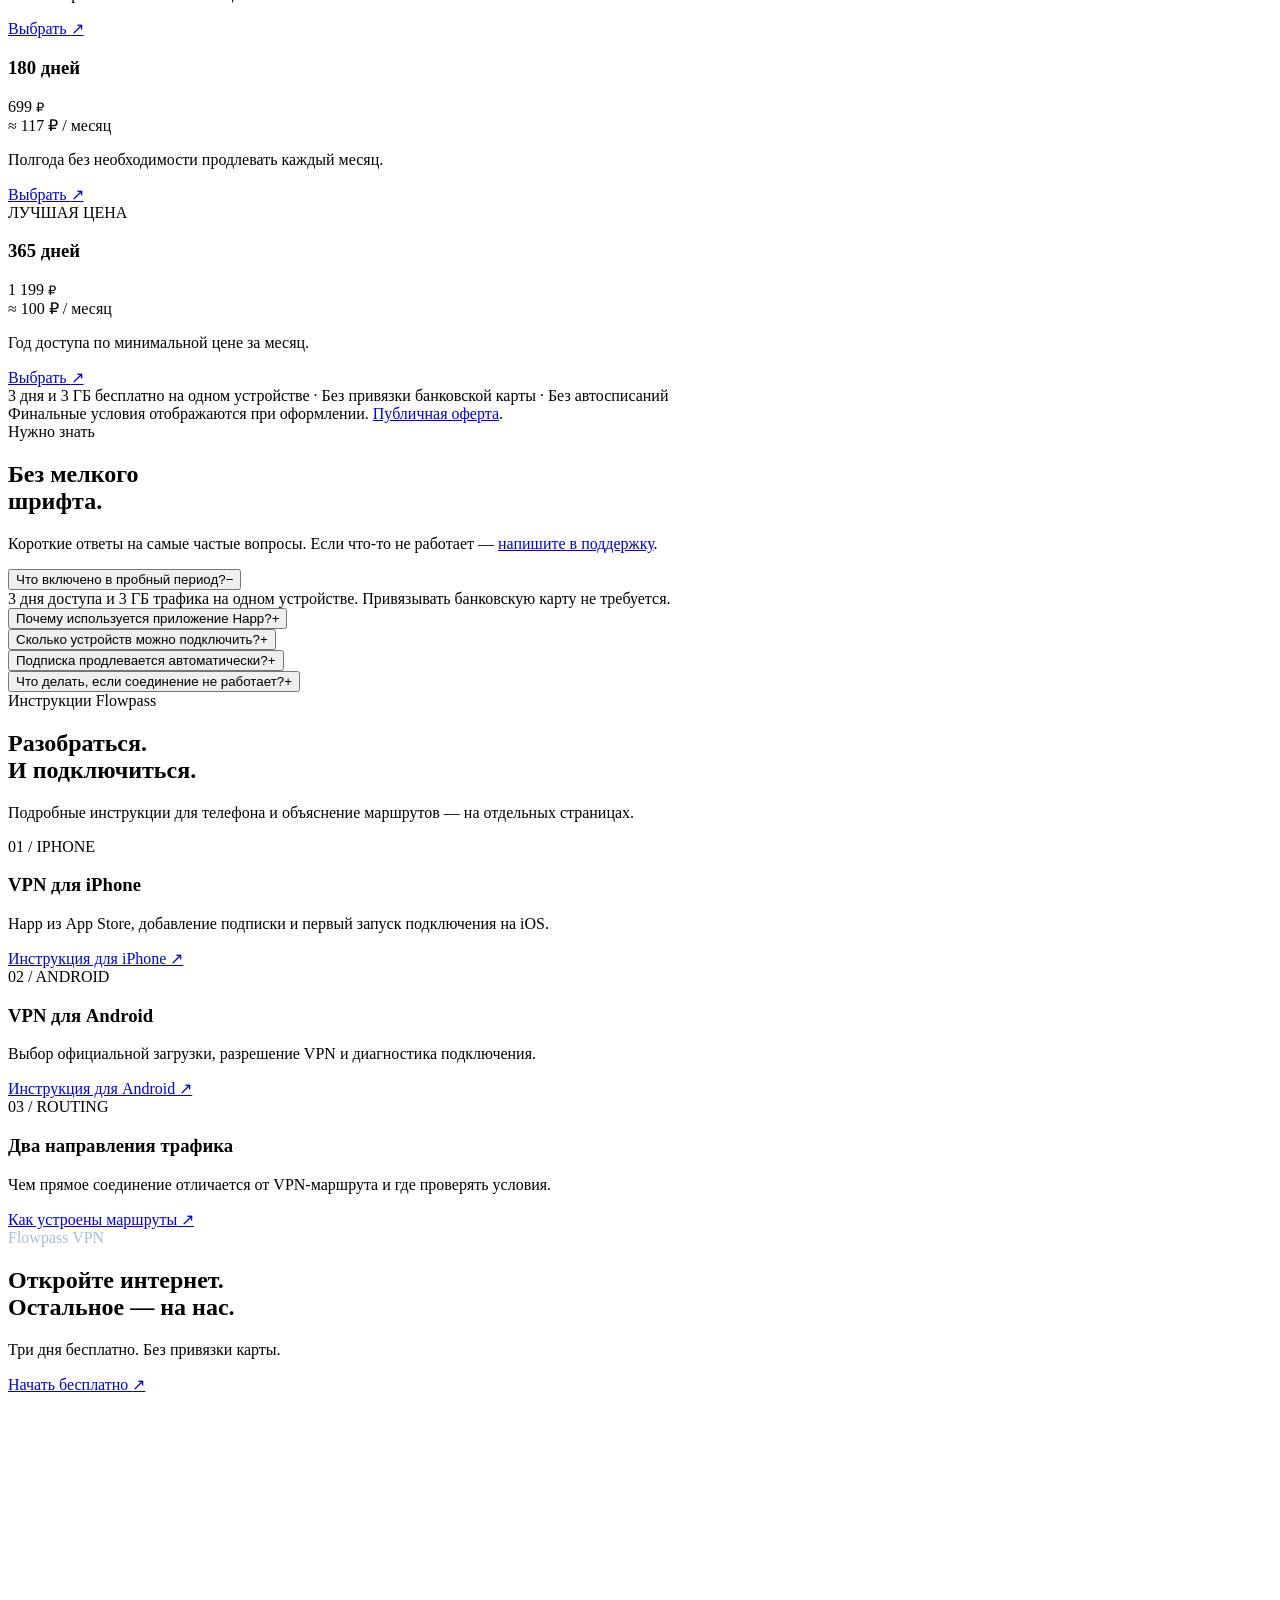
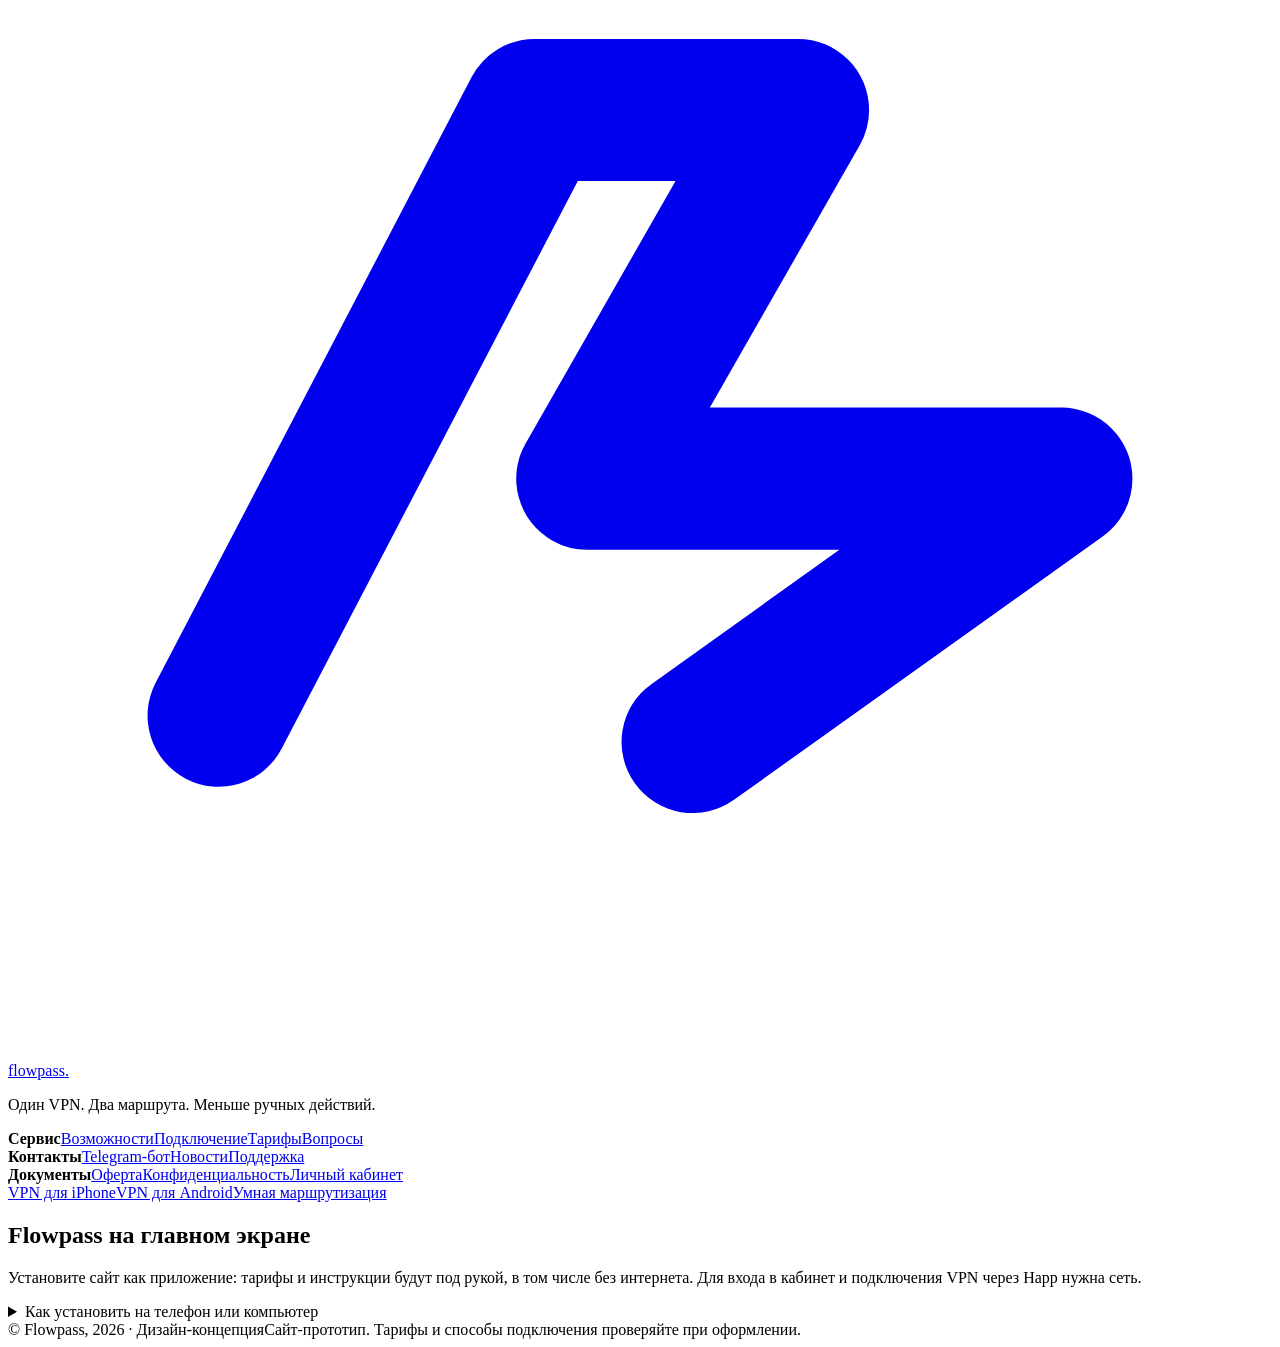
==== commit cbedef3d: "Add installable PWA with offline guides and mobile app layout" ====
--- a/index.html
+++ b/index.html
@@ -7,9 +7,9 @@
 <link rel="preconnect" href="https://fonts.googleapis.com"><link rel="preconnect" href="https://fonts.gstatic.com" crossorigin><link href="https://fonts.googleapis.com/css2?family=DM+Sans:wght@400;500;600;700&family=Manrope:wght@400;500;600;700;800&display=swap" rel="stylesheet">
 <link rel="stylesheet" href="/vlad/assets/site.css?v=0a3135edefc5"><link rel="stylesheet" href="/vlad/assets/seo.css?v=0420ef50e229">
 <script type="application/ld+json">[{"@context": "https://schema.org", "@type": "Service", "@id": "https://flowpass.online/#service", "name": "Flowpass VPN", "serviceType": "VPN-подписка", "url": "https://flowpass.online/", "description": "VPN-сервис с автоматической маршрутизацией трафика. Подключение через сторонний клиент Happ.", "offers": {"@type": "Offer", "price": "149", "priceCurrency": "RUB", "url": "https://lk.flowpass.online/buy/get", "description": "Доступ на 30 дней. Финальные условия — в личном кабинете."}}]</script>
-<meta name="robots" content="index, follow"><meta property="og:image" content="https://ivangusarov386-lab.github.io/vlad/assets/flowpass-social.png"><meta property="og:image:width" content="1200"><meta property="og:image:height" content="630"><meta property="og:image:alt" content="Flowpass — интернет идёт своим маршрутом"><meta property="og:locale" content="ru_RU"><meta name="twitter:card" content="summary_large_image"></head>
+<meta name="robots" content="index, follow"><meta property="og:image" content="https://ivangusarov386-lab.github.io/vlad/assets/flowpass-social.png"><meta property="og:image:width" content="1200"><meta property="og:image:height" content="630"><meta property="og:image:alt" content="Flowpass — интернет идёт своим маршрутом"><meta property="og:locale" content="ru_RU"><meta name="twitter:card" content="summary_large_image"><link rel="manifest" href="/vlad/manifest.webmanifest"><link rel="apple-touch-icon" sizes="180x180" href="/vlad/assets/icons/apple-touch-icon.png"><meta name="mobile-web-app-capable" content="yes"><meta name="apple-mobile-web-app-capable" content="yes"><meta name="apple-mobile-web-app-title" content="Flowpass"><meta name="apple-mobile-web-app-status-bar-style" content="black-translucent"><link rel="stylesheet" href="/vlad/assets/pwa.css?v=f11a0b5beb15"></head>
 <body><!-- Flowpass 3.2: verified native scroll entrance --><div class="scroll-progress" id="scroll-progress" aria-hidden="true"></div>
-<header class="navbar"><div class="container navin"><a class="logo" href="#top" aria-label="Flowpass — наверх"><span class="logomark"><svg viewBox="0 0 24 24" fill="none" stroke="currentColor" stroke-width="2.7" stroke-linecap="round" stroke-linejoin="round"><path d="M4 17.5 10 6h5l-4 7h9l-7 5"/></svg></span>flowpass<span class="period">.</span></a><nav class="navlinks" id="navlinks"><a href="#benefits">Возможности</a><a href="#connect">Подключение</a><a href="#tariffs">Тарифы</a><a href="#faq">Вопросы</a><a href="/vlad/#guides">Инструкции</a></nav><div class="navright"><a class="btn btn-dark btn-sm" href="https://lk.flowpass.online/login">Личный кабинет <span class="arrow">↗</span></a><button class="menu" id="menu" aria-label="Открыть меню" aria-expanded="false">☰</button></div></div></header>
+<header class="navbar"><div class="container navin"><a class="logo" href="#top" aria-label="Flowpass — наверх"><span class="logomark"><svg viewBox="0 0 24 24" fill="none" stroke="currentColor" stroke-width="2.7" stroke-linecap="round" stroke-linejoin="round"><path d="M4 17.5 10 6h5l-4 7h9l-7 5"/></svg></span>flowpass<span class="period">.</span></a><nav class="navlinks" id="navlinks"><a href="#benefits">Возможности</a><a href="#connect">Подключение</a><a href="#tariffs">Тарифы</a><a href="#faq">Вопросы</a><a href="/vlad/#guides">Инструкции</a><a href="/vlad/#install">Установить</a></nav><div class="navright"><a class="btn btn-dark btn-sm" href="https://lk.flowpass.online/login">Личный кабинет <span class="arrow">↗</span></a><button class="menu" id="menu" aria-label="Открыть меню" aria-expanded="false">☰</button></div></div></header>
 <div class="hero" id="top">
 <svg class="terrain" preserveAspectRatio="xMidYMid slice" viewBox="0 0 1440 850" aria-hidden="true"><defs><pattern id="contours" x="0" y="0" width="520" height="520" patternUnits="userSpaceOnUse"><g fill="none" stroke="#7a9fce" stroke-width="1.15" opacity=".75"><path d="M-100 230C20 110 98 305 210 170S419 88 580 198"/><path d="M-100 249C20 129 98 324 210 189S419 107 580 217"/><path d="M-100 268C20 148 98 343 210 208S419 126 580 236"/><path d="M-100 287C20 167 98 362 210 227S419 145 580 255"/><path d="M-100 306C20 186 98 381 210 246S419 164 580 274"/><path d="M-100 325C20 205 98 400 210 265S419 183 580 293"/><path d="M-100 344C20 224 98 419 210 284S419 202 580 312"/><path d="M-100 363C20 243 98 438 210 303S419 221 580 331"/><path d="M-100 382C20 262 98 457 210 322S419 240 580 350"/><path d="M-100 401C20 281 98 476 210 341S419 259 580 369"/><path d="M-100 420C20 300 98 495 210 360S419 278 580 388"/><path d="M-100 439C20 319 98 514 210 379S419 297 580 407"/></g></pattern></defs><rect width="1440" height="850" fill="url(#contours)" opacity=".55"/></svg>
 
@@ -21,6 +21,20 @@
 <section class="section-pad pricing" id="tariffs"><div class="container"><div class="sectionlead"><div class="eyebrow">Тарифы</div><h2>Простые условия.<br>Понятная цена.</h2><p>Без скрытых уровней доступа. На каждом платном тарифе — безлимитный трафик и два устройства.</p></div><div class="price-grid"><article class="price-card"><h3>30 дней</h3><div class="price-value">149 <small>₽</small></div><div class="price-unit">149 ₽ / месяц</div><div class="price-sep"></div><p class="price-copy">Попробовать сервис на месяц.</p><a class="btn btn-outline" href="https://lk.flowpass.online/buy/get">Выбрать <span class="arrow">↗</span></a></article><article class="price-card"><h3>90 дней</h3><div class="price-value">399 <small>₽</small></div><div class="price-unit">≈ 133 ₽ / месяц</div><div class="price-sep"></div><p class="price-copy">Больше времени по сниженной цене.</p><a class="btn btn-outline" href="https://lk.flowpass.online/buy/get">Выбрать <span class="arrow">↗</span></a></article><article class="price-card"><h3>180 дней</h3><div class="price-value">699 <small>₽</small></div><div class="price-unit">≈ 117 ₽ / месяц</div><div class="price-sep"></div><p class="price-copy">Полгода без необходимости продлевать каждый месяц.</p><a class="btn btn-outline" href="https://lk.flowpass.online/buy/get">Выбрать <span class="arrow">↗</span></a></article><article class="price-card featured"><span class="best">ЛУЧШАЯ ЦЕНА</span><h3>365 дней</h3><div class="price-value">1 199 <small>₽</small></div><div class="price-unit">≈ 100 ₽ / месяц</div><div class="price-sep"></div><p class="price-copy">Год доступа по минимальной цене за месяц.</p><a class="btn" href="https://lk.flowpass.online/buy/get">Выбрать <span class="arrow">↗</span></a></article></div><div class="pricing-bottom">3 дня и 3 ГБ бесплатно на одном устройстве · Без привязки банковской карты · Без автосписаний<br>Финальные условия отображаются при оформлении. <a href="https://lk.flowpass.online/offer">Публичная оферта</a>.</div></div></section>
 <section class="section-pad" id="faq"><div class="container faq-grid"><div class="sectionlead"><div class="eyebrow">Нужно знать</div><h2>Без мелкого<br>шрифта.</h2><p>Короткие ответы на самые частые вопросы. Если что-то не работает — <a href="https://t.me/Flowpass_helper_bot" style="text-decoration:underline">напишите в поддержку</a>.</p></div><div class="faqlist"><div class="faqitem"><button aria-expanded="true">Что включено в пробный период?<span>−</span></button><div class="faqanswer">3 дня доступа и 3 ГБ трафика на одном устройстве. Привязывать банковскую карту не требуется.</div></div><div class="faqitem"><button aria-expanded="false">Почему используется приложение Happ?<span>+</span></button><div class="faqanswer" hidden>Flowpass предоставляет VPN-подписку и параметры серверов, а Happ — приложение для подключения. Это два разных продукта.</div></div><div class="faqitem"><button aria-expanded="false">Сколько устройств можно подключить?<span>+</span></button><div class="faqanswer" hidden>Платная подписка рассчитана на два устройства, пробный доступ — на одно.</div></div><div class="faqitem"><button aria-expanded="false">Подписка продлевается автоматически?<span>+</span></button><div class="faqanswer" hidden>Нет. Продление выполняется вручную в личном кабинете после завершения оплаченного срока.</div></div><div class="faqitem"><button aria-expanded="false">Что делать, если соединение не работает?<span>+</span></button><div class="faqanswer" hidden>Обновите подписку в Happ, попробуйте другой сервер и при необходимости обратитесь в <a href="https://t.me/Flowpass_helper_bot">поддержку Flowpass</a>.</div></div></div></div></section>
 <section class="section-pad" id="guides"><div class="container"><div class="sectionlead"><div class="eyebrow">Инструкции Flowpass</div><h2>Разобраться.<br>И подключиться.</h2><p>Подробные инструкции для телефона и объяснение маршрутов — на отдельных страницах.</p></div><div class="benefitgrid"><article class="benefit"><span class="number">01 / IPHONE</span><h3>VPN для iPhone</h3><p>Happ из App Store, добавление подписки и первый запуск подключения на iOS.</p><a class="article-link" href="/vlad/vpn/iphone/">Инструкция для iPhone ↗</a></article><article class="benefit"><span class="number">02 / ANDROID</span><h3>VPN для Android</h3><p>Выбор официальной загрузки, разрешение VPN и диагностика подключения.</p><a class="article-link" href="/vlad/vpn/android/">Инструкция для Android ↗</a></article><article class="benefit"><span class="number">03 / ROUTING</span><h3>Два направления трафика</h3><p>Чем прямое соединение отличается от VPN-маршрута и где проверять условия.</p><a class="article-link" href="/vlad/smart-routing/">Как устроены маршруты ↗</a></article></div></div></section><section class="cta-section"><div class="container"><div class="cta-box"><div><div class="eyebrow" style="color:#aabfd5">Flowpass VPN</div><h2>Откройте интернет.<br>Остальное — на нас.</h2><p>Три дня бесплатно. Без привязки карты.</p></div><a href="https://lk.flowpass.online/login" class="btn btn-light">Начать бесплатно <span class="arrow">↗</span></a></div></div></section></main>
-<footer class="footer"><div class="container"><div class="footer-grid"><div class="footbrand"><a href="#top" class="logo"><span class="logomark"><svg viewBox="0 0 24 24" fill="none" stroke="currentColor" stroke-width="2.7" stroke-linecap="round" stroke-linejoin="round"><path d="M4 17.5 10 6h5l-4 7h9l-7 5"/></svg></span>flowpass<span class="period">.</span></a><p>Один VPN. Два маршрута. Меньше ручных действий.</p></div><div class="footcol"><strong>Сервис</strong><a href="#benefits">Возможности</a><a href="#connect">Подключение</a><a href="#tariffs">Тарифы</a><a href="#faq">Вопросы</a></div><div class="footcol"><strong>Контакты</strong><a href="https://t.me/flowpass24_bot">Telegram-бот</a><a href="https://t.me/my_flowpass">Новости</a><a href="https://t.me/Flowpass_helper_bot">Поддержка</a></div><div class="footcol"><strong>Документы</strong><a href="https://lk.flowpass.online/offer">Оферта</a><a href="https://lk.flowpass.online/privacy">Конфиденциальность</a><a href="https://lk.flowpass.online/login">Личный кабинет</a></div></div><div class="guide-links"><a href="/vlad/vpn/iphone/">VPN для iPhone</a><a href="/vlad/vpn/android/">VPN для Android</a><a href="/vlad/smart-routing/">Умная маршрутизация</a></div><div class="copyright"><span>© Flowpass, 2026 · Дизайн-концепция</span><span>Сайт-прототип. Тарифы и способы подключения проверяйте при оформлении.</span></div></div></footer>
+<footer class="footer"><div class="container"><div class="footer-grid"><div class="footbrand"><a href="#top" class="logo"><span class="logomark"><svg viewBox="0 0 24 24" fill="none" stroke="currentColor" stroke-width="2.7" stroke-linecap="round" stroke-linejoin="round"><path d="M4 17.5 10 6h5l-4 7h9l-7 5"/></svg></span>flowpass<span class="period">.</span></a><p>Один VPN. Два маршрута. Меньше ручных действий.</p></div><div class="footcol"><strong>Сервис</strong><a href="#benefits">Возможности</a><a href="#connect">Подключение</a><a href="#tariffs">Тарифы</a><a href="#faq">Вопросы</a></div><div class="footcol"><strong>Контакты</strong><a href="https://t.me/flowpass24_bot">Telegram-бот</a><a href="https://t.me/my_flowpass">Новости</a><a href="https://t.me/Flowpass_helper_bot">Поддержка</a></div><div class="footcol"><strong>Документы</strong><a href="https://lk.flowpass.online/offer">Оферта</a><a href="https://lk.flowpass.online/privacy">Конфиденциальность</a><a href="https://lk.flowpass.online/login">Личный кабинет</a></div></div><div class="guide-links"><a href="/vlad/vpn/iphone/">VPN для iPhone</a><a href="/vlad/vpn/android/">VPN для Android</a><a href="/vlad/smart-routing/">Умная маршрутизация</a></div><section class="pwa-panel" id="install" aria-labelledby="pwa-title">
+  <div><h2 id="pwa-title">Flowpass на главном экране</h2><p>Установите сайт как приложение: тарифы и инструкции будут под рукой, в том числе без интернета. Для входа в кабинет и подключения VPN через Happ нужна сеть.</p></div>
+  <button class="btn btn-outline pwa-install" type="button" hidden>Установить Flowpass <span aria-hidden="true">↓</span></button>
+  <details class="pwa-help"><summary>Как установить на телефон или компьютер</summary><div>
+    <p><strong>iPhone и iPad:</strong> откройте сайт в Safari, нажмите «Поделиться» → «На экран Домой» → «Добавить». Если открыли сайт внутри другого приложения, сначала перейдите в Safari.</p>
+    <p><strong>Android:</strong> откройте сайт в Chrome и выберите в меню «Установить приложение» или «Добавить на главный экран».</p>
+    <p><strong>Компьютер:</strong> в Chrome или Edge используйте значок установки в адресной строке либо пункт установки приложения в меню браузера.</p>
+  </div></details>
+  <p class="pwa-install-status" role="status" hidden></p>
+</section>
+<div class="copyright"><span>© Flowpass, 2026 · Дизайн-концепция</span><span>Сайт-прототип. Тарифы и способы подключения проверяйте при оформлении.</span></div></div></footer>
 
-<script src="/vlad/assets/site.js?v=4292654c3fdf" defer></script></body></html>
+<script src="/vlad/assets/site.js?v=4292654c3fdf" defer></script><div class="pwa-notices" aria-label="Состояние приложения">
+  <div class="pwa-notice pwa-offline" role="status" hidden>Нет сети. Сохранённые страницы и инструкции доступны; для кабинета и подключения нужен интернет.</div>
+  <div class="pwa-notice pwa-update" role="status" hidden><span>Доступна новая версия Flowpass.</span><button class="btn btn-light" type="button">Обновить</button></div>
+</div>
+<script src="/vlad/assets/pwa.js?v=f8d155fa6c8e" defer></script></body></html>
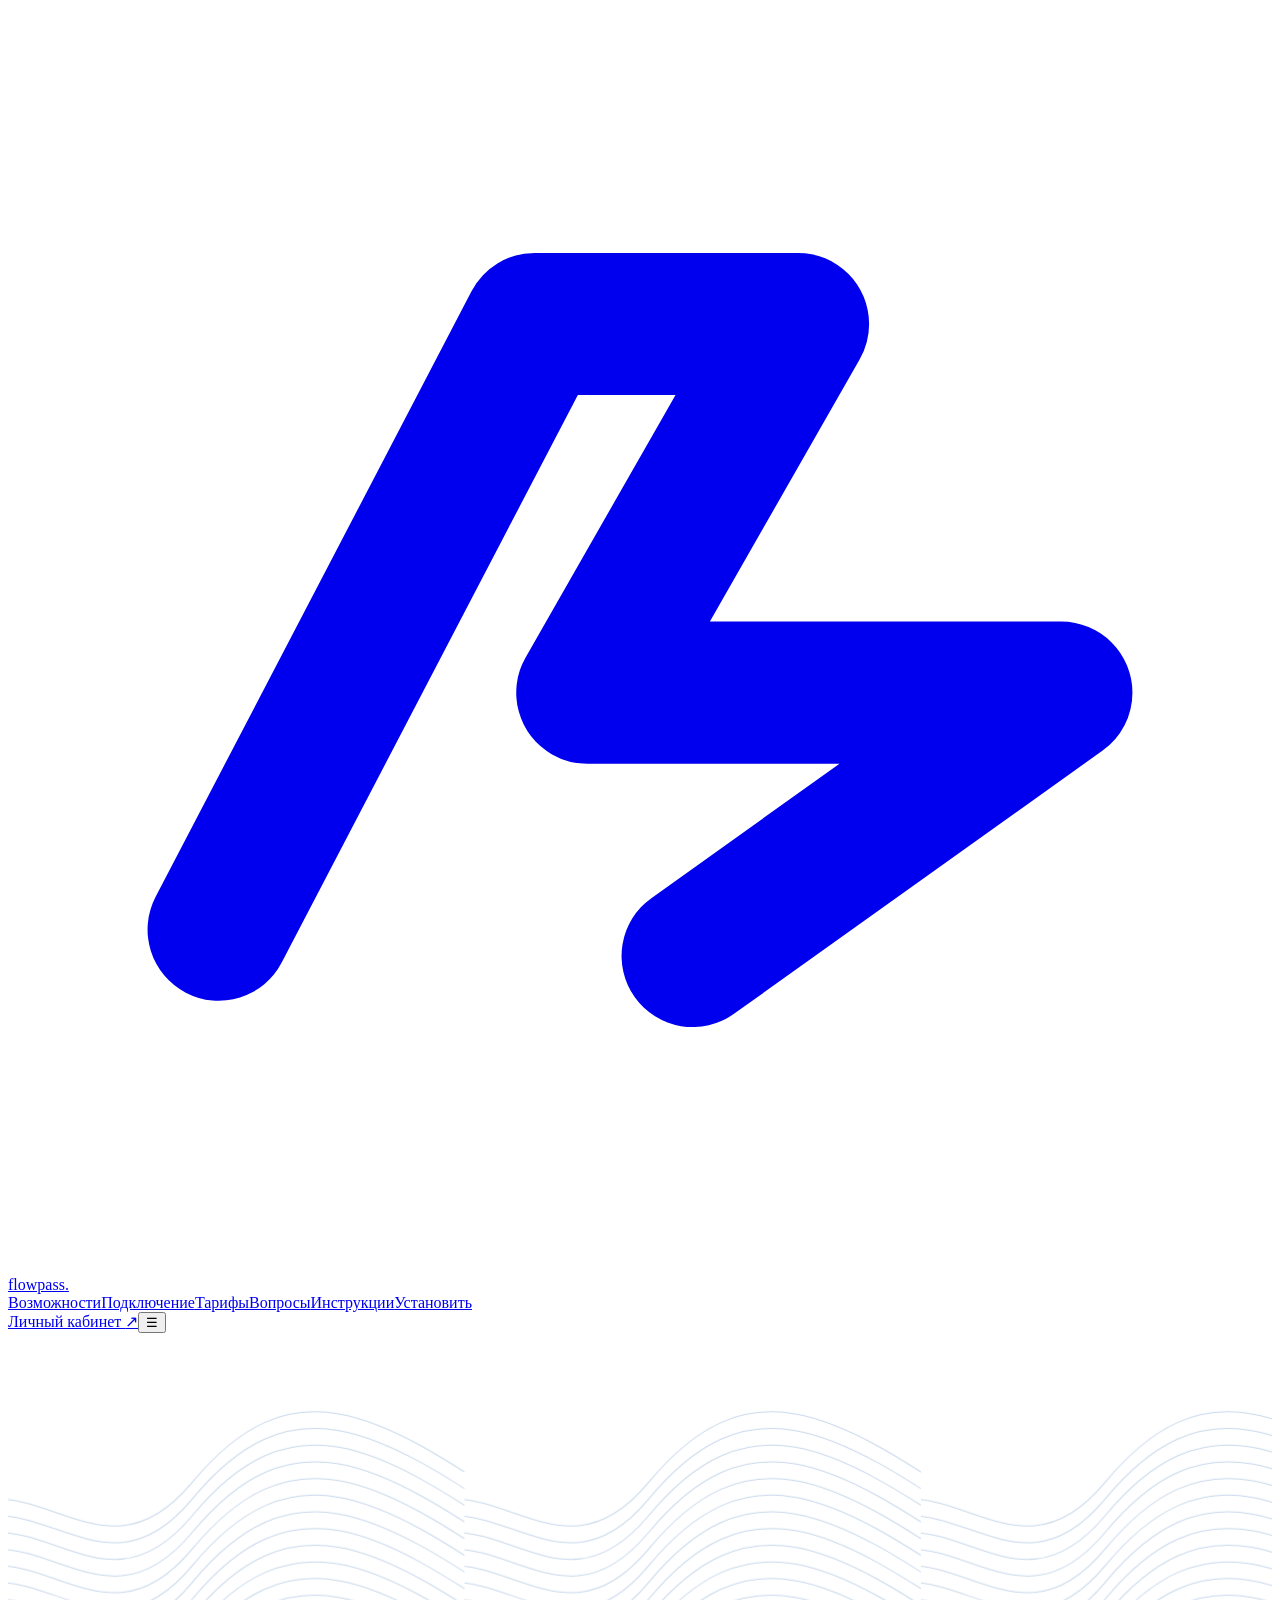
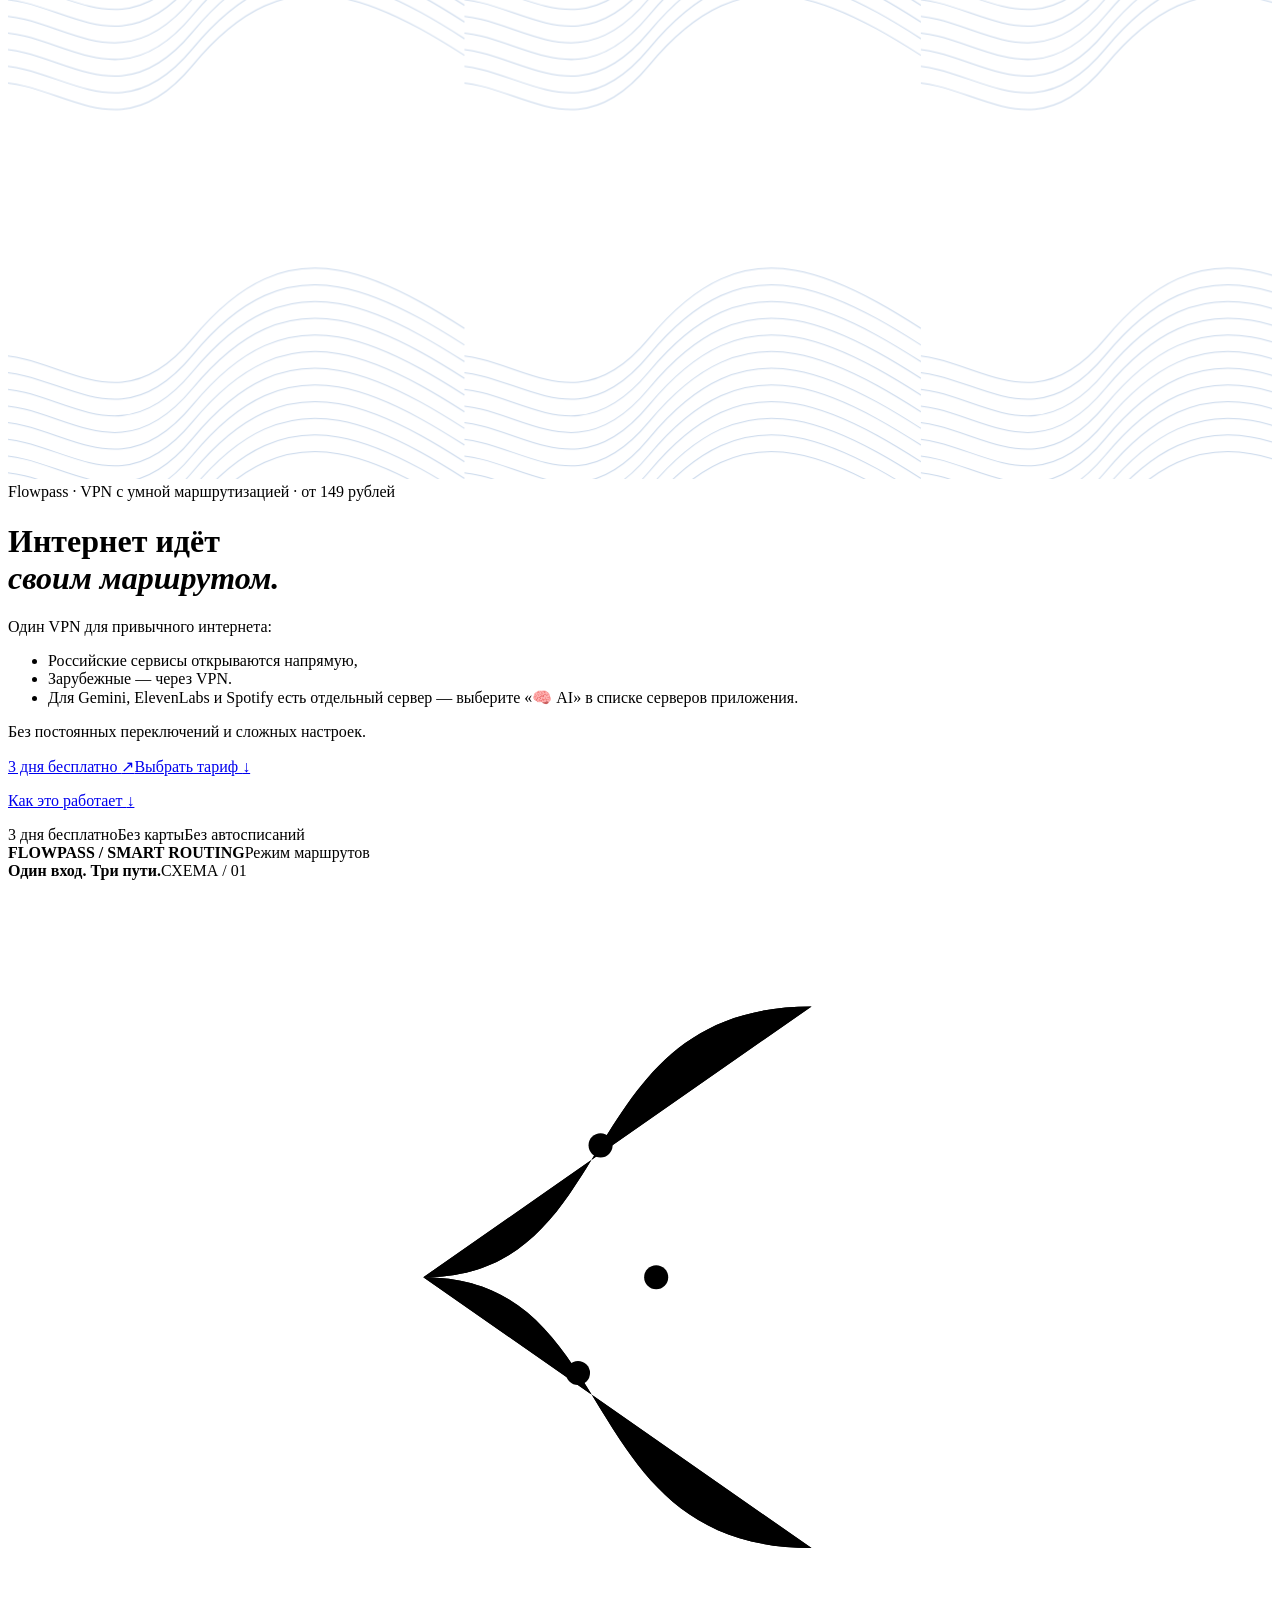
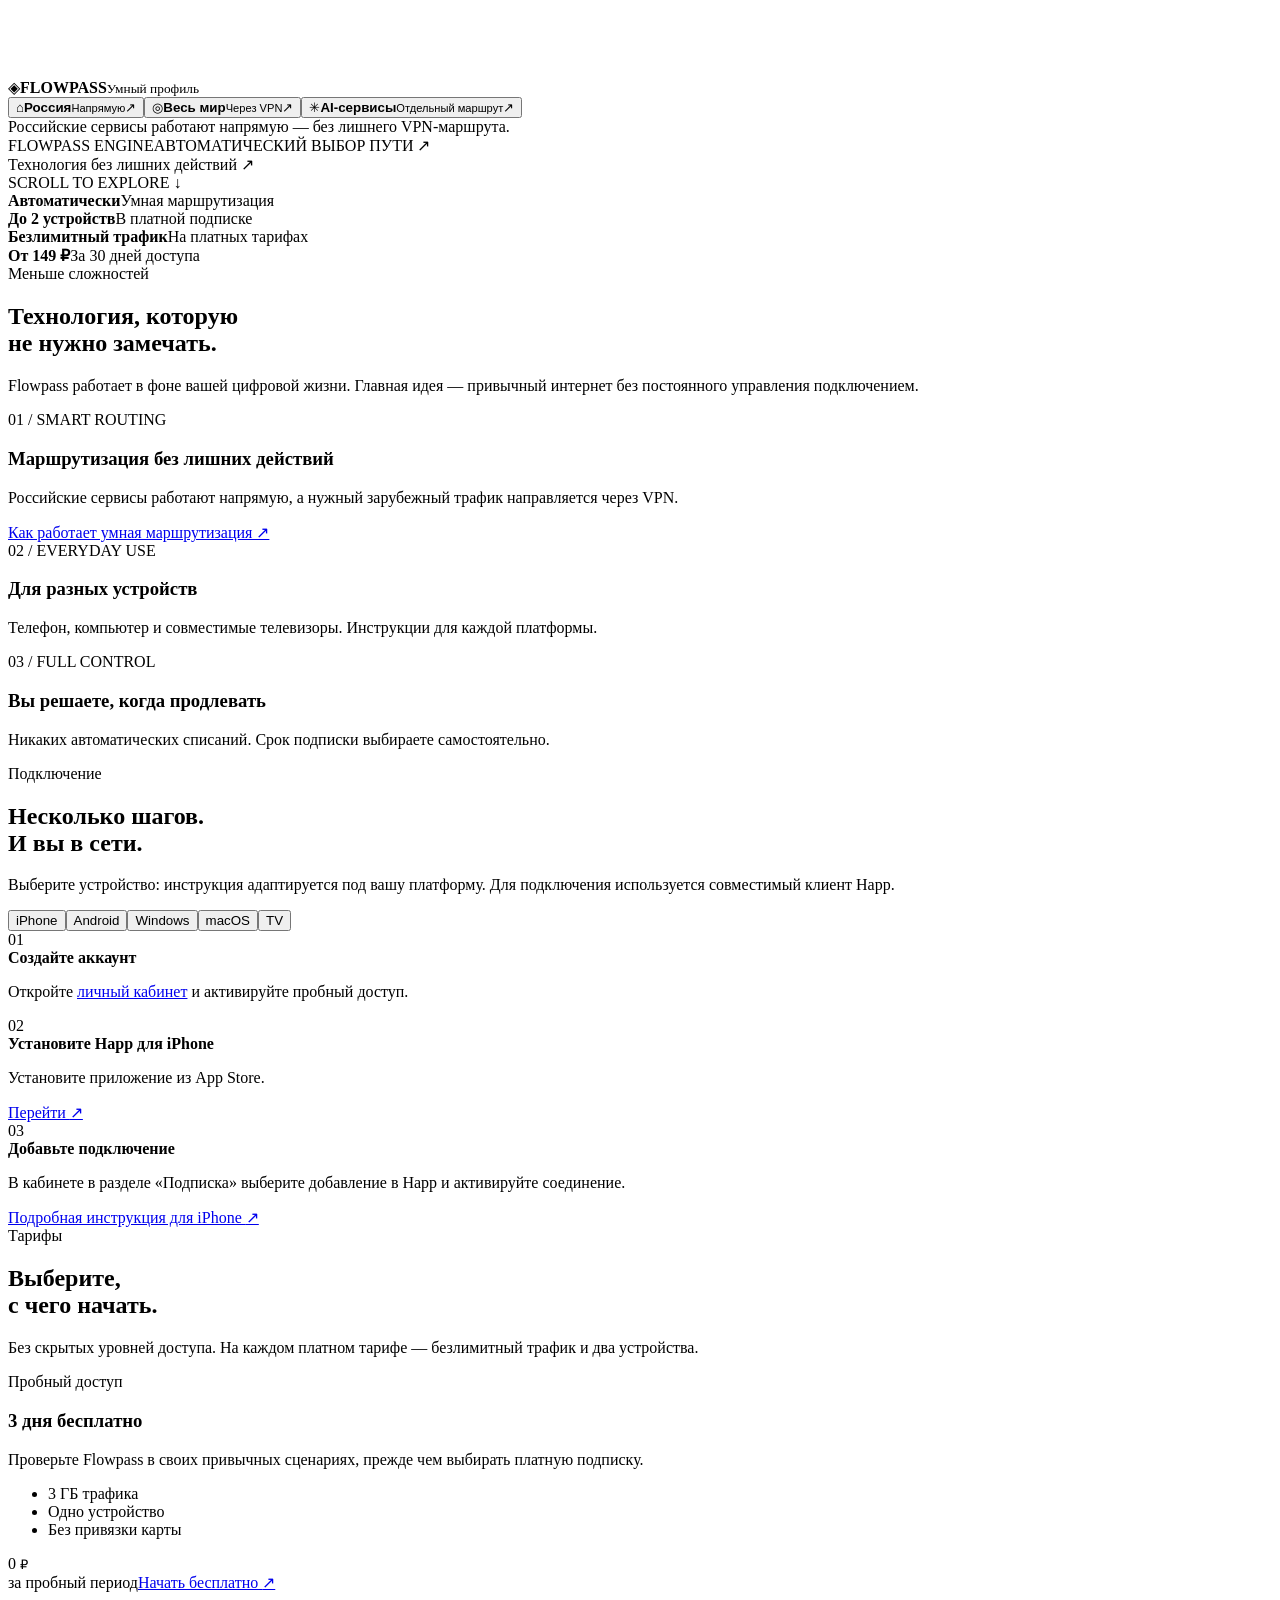
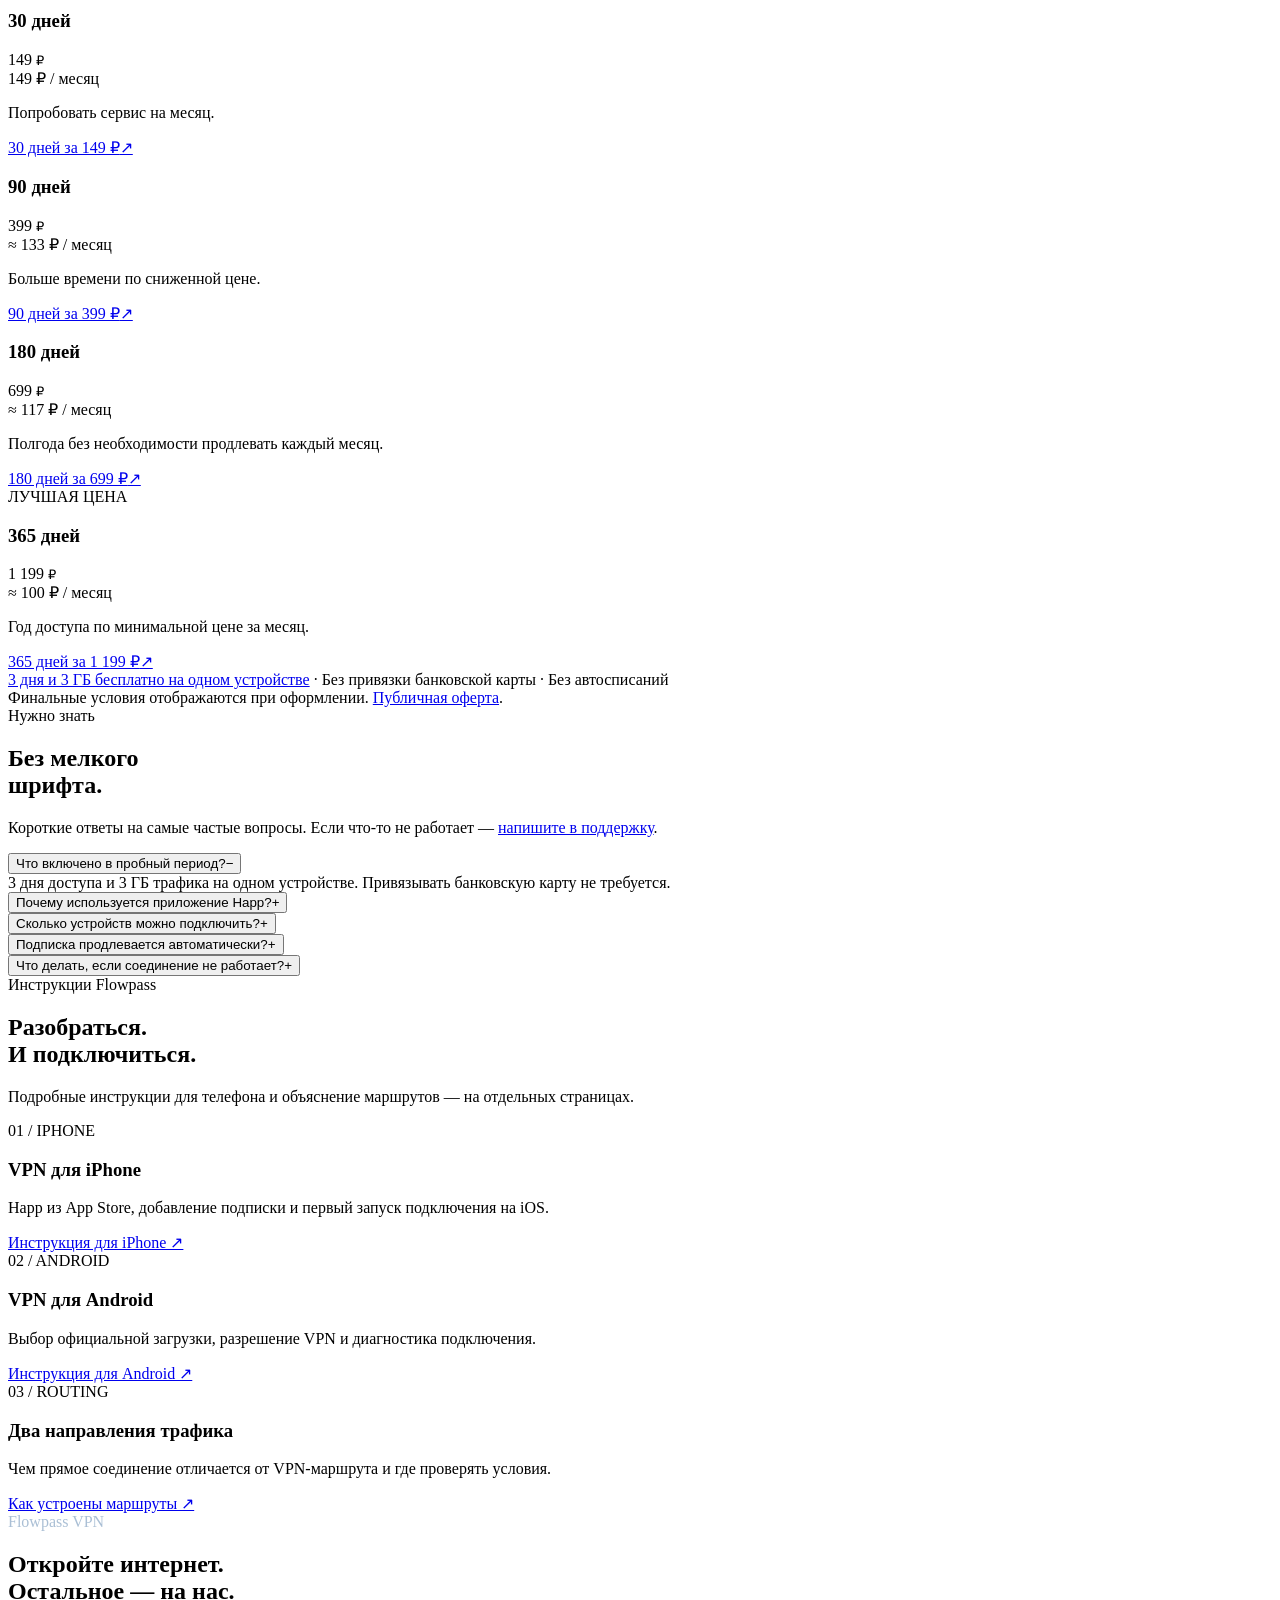
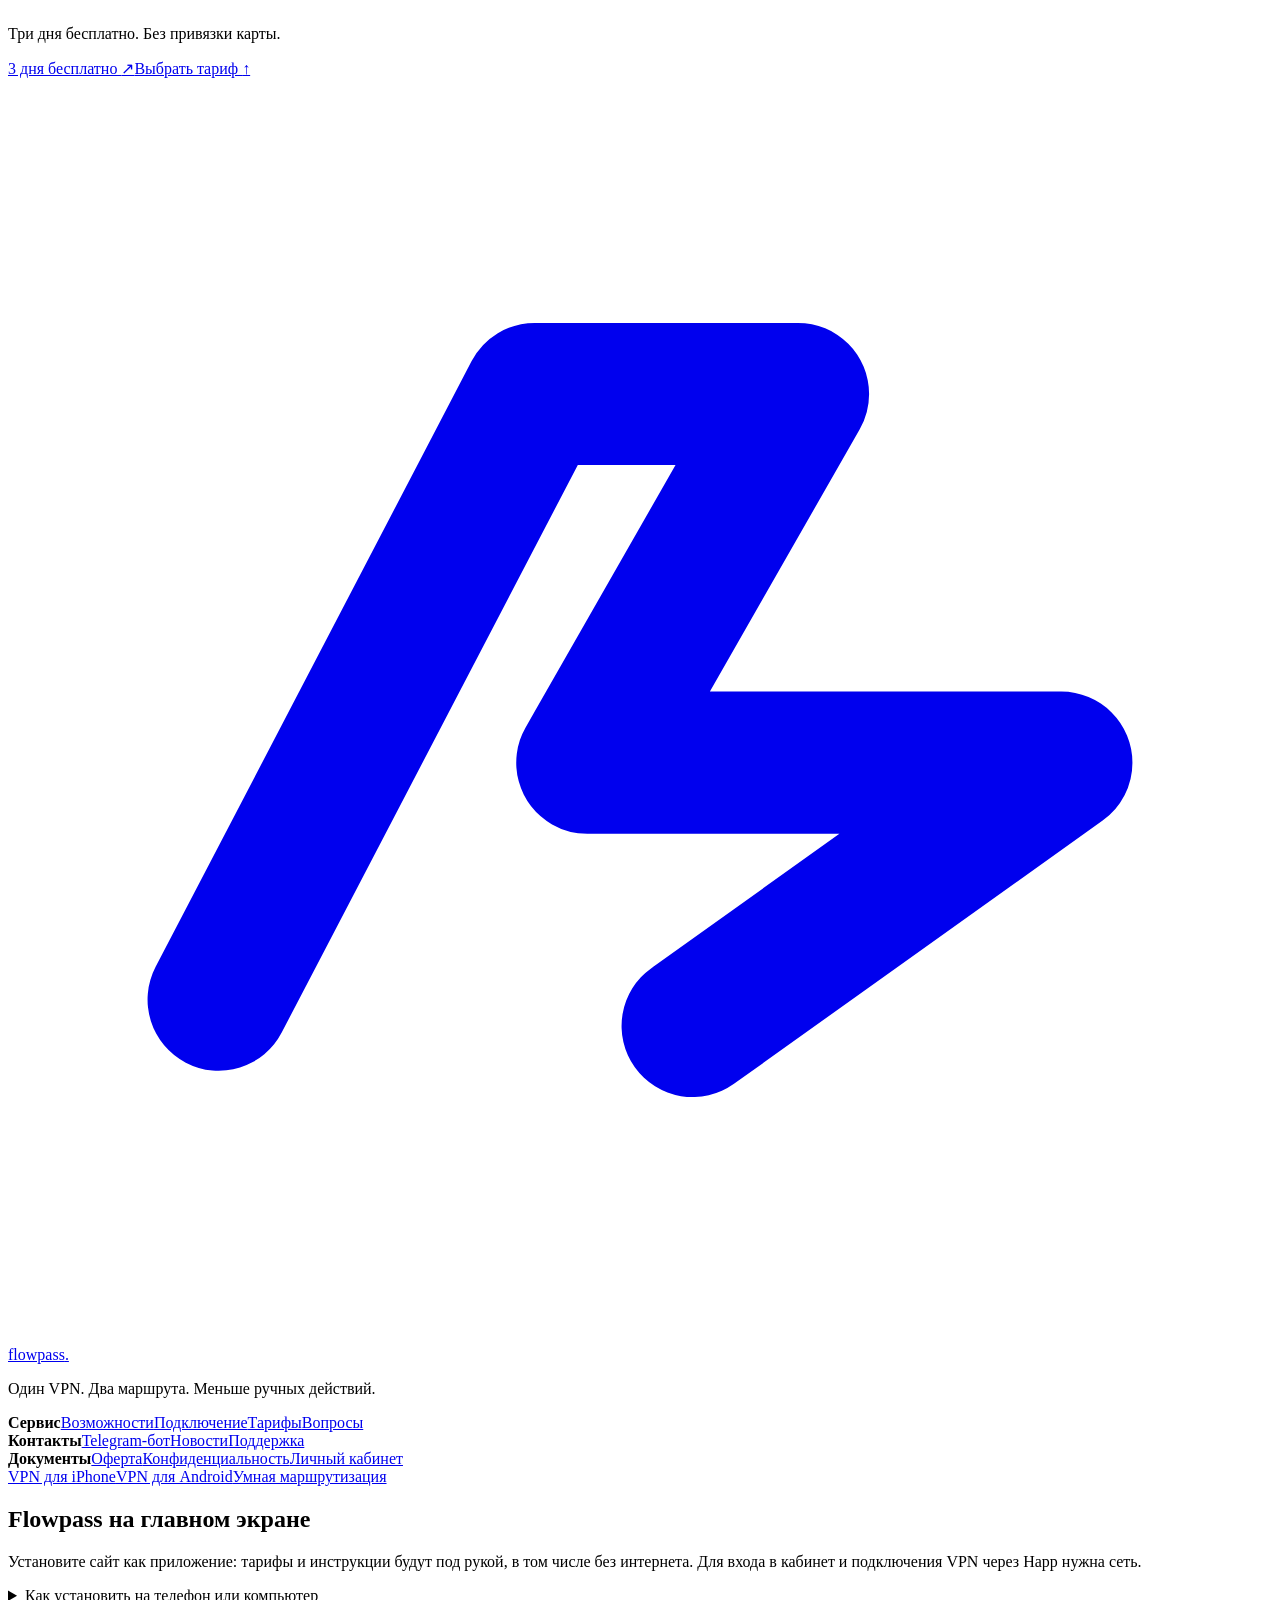
==== commit 99447783: "Add direct trial and paid-plan routes in Demo2" ====
--- a/index.html
+++ b/index.html
@@ -5,7 +5,7 @@
 <meta name="theme-color" content="#090f1a"><meta name="description" content="Flowpass — VPN с умной маршрутизацией. Российские сервисы напрямую, зарубежные сайты через VPN. 3 дня бесплатно, тарифы от 149 ₽, без автосписаний.">
 <meta property="og:title" content="Flowpass — интернет идёт своим маршрутом"><meta property="og:description" content="Один VPN. Два умных маршрута. Без лишних переключений."><meta property="og:type" content="website"><meta property="og:url" content="https://flowpass.online/"><link rel="canonical" href="https://flowpass.online/"><link rel="icon" href="/vlad/favicon.svg" type="image/svg+xml"><title>Flowpass — умный VPN для iPhone, Android и компьютера</title>
 <link rel="preconnect" href="https://fonts.googleapis.com"><link rel="preconnect" href="https://fonts.gstatic.com" crossorigin><link href="https://fonts.googleapis.com/css2?family=DM+Sans:wght@400;500;600;700&family=Manrope:wght@400;500;600;700;800&display=swap" rel="stylesheet">
-<link rel="stylesheet" href="/vlad/assets/site.css?v=0a3135edefc5"><link rel="stylesheet" href="/vlad/assets/seo.css?v=0420ef50e229">
+<link rel="stylesheet" href="/vlad/assets/site.css?v=0a3135edefc5"><link rel="stylesheet" href="/vlad/assets/seo.css?v=659fb226c070">
 <script type="application/ld+json">[{"@context": "https://schema.org", "@type": "Service", "@id": "https://flowpass.online/#service", "name": "Flowpass VPN", "serviceType": "VPN-подписка", "url": "https://flowpass.online/", "description": "VPN-сервис с автоматической маршрутизацией трафика. Подключение через сторонний клиент Happ.", "offers": {"@type": "Offer", "price": "149", "priceCurrency": "RUB", "url": "https://lk.flowpass.online/buy/get", "description": "Доступ на 30 дней. Финальные условия — в личном кабинете."}}]</script>
 <meta name="robots" content="index, follow"><meta property="og:image" content="https://ivangusarov386-lab.github.io/vlad/assets/flowpass-social.png"><meta property="og:image:width" content="1200"><meta property="og:image:height" content="630"><meta property="og:image:alt" content="Flowpass — интернет идёт своим маршрутом"><meta property="og:locale" content="ru_RU"><meta name="twitter:card" content="summary_large_image"><link rel="manifest" href="/vlad/manifest.webmanifest"><link rel="apple-touch-icon" sizes="180x180" href="/vlad/assets/icons/apple-touch-icon.png"><meta name="mobile-web-app-capable" content="yes"><meta name="apple-mobile-web-app-capable" content="yes"><meta name="apple-mobile-web-app-title" content="Flowpass"><meta name="apple-mobile-web-app-status-bar-style" content="black-translucent"><link rel="stylesheet" href="/vlad/assets/pwa.css?v=f11a0b5beb15"></head>
 <body><!-- Flowpass 3.2: verified native scroll entrance --><div class="scroll-progress" id="scroll-progress" aria-hidden="true"></div>
@@ -13,14 +13,14 @@
 <div class="hero" id="top">
 <svg class="terrain" preserveAspectRatio="xMidYMid slice" viewBox="0 0 1440 850" aria-hidden="true"><defs><pattern id="contours" x="0" y="0" width="520" height="520" patternUnits="userSpaceOnUse"><g fill="none" stroke="#7a9fce" stroke-width="1.15" opacity=".75"><path d="M-100 230C20 110 98 305 210 170S419 88 580 198"/><path d="M-100 249C20 129 98 324 210 189S419 107 580 217"/><path d="M-100 268C20 148 98 343 210 208S419 126 580 236"/><path d="M-100 287C20 167 98 362 210 227S419 145 580 255"/><path d="M-100 306C20 186 98 381 210 246S419 164 580 274"/><path d="M-100 325C20 205 98 400 210 265S419 183 580 293"/><path d="M-100 344C20 224 98 419 210 284S419 202 580 312"/><path d="M-100 363C20 243 98 438 210 303S419 221 580 331"/><path d="M-100 382C20 262 98 457 210 322S419 240 580 350"/><path d="M-100 401C20 281 98 476 210 341S419 259 580 369"/><path d="M-100 420C20 300 98 495 210 360S419 278 580 388"/><path d="M-100 439C20 319 98 514 210 379S419 297 580 407"/></g></pattern></defs><rect width="1440" height="850" fill="url(#contours)" opacity=".55"/></svg>
 
-<div class="container hero-content"><div class="hero-copy"><div class="intro-pill"><span class="intro-pill-copy">Flowpass · VPN с умной маршрутизацией <span class="intro-pill-price">· от 149 рублей</span></span></div><h1>Интернет идёт<br><em>своим маршрутом.</em></h1><div class="hero-lead hero-summary"><p>Один VPN для привычного интернета:</p><ul><li>Российские сервисы открываются напрямую,</li><li>Зарубежные — через VPN.</li><li>Для Gemini, ElevenLabs и Spotify есть отдельный сервер — выберите «🧠 AI» в списке серверов приложения.</li></ul><p>Без постоянных переключений и сложных настроек.</p></div><div class="hero-buttons"><a class="btn btn-dark" href="https://lk.flowpass.online/login">Попробовать бесплатно <span class="arrow">↗</span></a><a class="btn btn-outline" href="#benefits">Как это работает <span class="arrow">↓</span></a></div><div class="hero-meta"><span>3 дня бесплатно</span><span>Без карты</span><span>Без автосписаний</span></div></div>
+<div class="container hero-content"><div class="hero-copy"><div class="intro-pill"><span class="intro-pill-copy">Flowpass · VPN с умной маршрутизацией <span class="intro-pill-price">· от 149 рублей</span></span></div><h1>Интернет идёт<br><em>своим маршрутом.</em></h1><div class="hero-lead hero-summary"><p>Один VPN для привычного интернета:</p><ul><li>Российские сервисы открываются напрямую,</li><li>Зарубежные — через VPN.</li><li>Для Gemini, ElevenLabs и Spotify есть отдельный сервер — выберите «🧠 AI» в списке серверов приложения.</li></ul><p>Без постоянных переключений и сложных настроек.</p></div><div class="hero-buttons"><a class="btn btn-dark" href="https://lk.flowpass.online/login">3 дня бесплатно <span class="arrow" aria-hidden="true">↗</span></a><a class="btn btn-outline" href="#paid-plans">Выбрать тариф <span class="arrow" aria-hidden="true">↓</span></a></div><p class="hero-help"><a href="#benefits">Как это работает <span aria-hidden="true">↓</span></a></p><div class="hero-meta"><span>3 дня бесплатно</span><span>Без карты</span><span>Без автосписаний</span></div></div>
 <div class="route-scene" aria-label="Интерактивная демонстрация маршрутизации Flowpass"><div class="scene-back"></div><div class="route-card signature-panel"><div class="route-top"><strong>FLOWPASS / SMART ROUTING</strong><span class="live"><span class="indicator"></span>Режим маршрутов</span></div><div class="route-heading"><strong>Один вход. Три пути.</strong><span>СХЕМА / 01</span></div><div class="flow-board" id="flow-board"><svg class="flow-traces" viewBox="0 0 420 264" preserveAspectRatio="none" aria-hidden="true"><defs><linearGradient id="lineLocal" x1="0" x2="1"><stop stop-color="#8baac8"/><stop offset="1" stop-color="#7599b7"/></linearGradient><linearGradient id="lineVpn" x1="0" x2="1"><stop stop-color="#7da7d3"/><stop offset="1" stop-color="#3979d1"/></linearGradient></defs><path class="trace-base" d="M 138 132 C 205 132 187 42 267 42"/><path class="trace-base" d="M 138 132 C 205 132 187 132 267 132"/><path class="trace-base" d="M 138 132 C 205 132 187 222 267 222"/><path class="trace-active track-local" d="M 138 132 C 205 132 187 42 267 42"/><path class="trace-active track-vpn" d="M 138 132 C 205 132 187 132 267 132"/><path class="trace-active track-ai" d="M 138 132 C 205 132 187 222 267 222"/><circle class="dot d1" r="4"><animateMotion dur="4.5s" repeatCount="indefinite" path="M 138 132 C 205 132 187 42 267 42"/></circle><circle class="dot d2" r="4"><animateMotion dur="3.5s" repeatCount="indefinite" path="M 138 132 C 205 132 187 132 267 132"/></circle><circle class="dot d3" r="4"><animateMotion dur="5.5s" repeatCount="indefinite" path="M 138 132 C 205 132 187 222 267 222"/></circle></svg><div class="flow-origin"><span class="device-glyph" aria-hidden="true">◈</span><strong>FLOWPASS</strong><small>Умный профиль</small></div><div class="flow-endpoints"><button type="button" class="flow-target active" data-route="local" aria-pressed="true"><span class="flow-bullet">⌂</span><span><strong>Россия</strong><small>Напрямую</small></span><span class="flow-arrow">↗</span></button><button type="button" class="flow-target" data-route="vpn" aria-pressed="false"><span class="flow-bullet">◎</span><span><strong>Весь мир</strong><small>Через VPN</small></span><span class="flow-arrow">↗</span></button><button type="button" class="flow-target" data-route="ai" aria-pressed="false"><span class="flow-bullet">✳</span><span><strong>AI-сервисы</strong><small>Отдельный маршрут</small></span><span class="flow-arrow">↗</span></button></div></div><div class="flow-status"><span class="status-pulse"></span><span id="route-explain" aria-live="polite">Российские сервисы работают напрямую — без лишнего VPN-маршрута.</span></div><div class="flow-panel-foot"><span>FLOWPASS ENGINE</span><span>АВТОМАТИЧЕСКИЙ ВЫБОР ПУТИ ↗</span></div></div><div class="scene-label">Технология без лишних действий ↗</div></div><div class="scrollnote">SCROLL TO EXPLORE ↓</div></div>
 <div class="signal"><div class="container signalgrid"><div class="signalitem"><strong>Автоматически</strong><span>Умная маршрутизация</span></div><div class="signalitem"><strong>До 2 устройств</strong><span>В платной подписке</span></div><div class="signalitem"><strong>Безлимитный трафик</strong><span>На платных тарифах</span></div><div class="signalitem"><strong>От 149 ₽</strong><span>За 30 дней доступа</span></div></div></div>
 <main><div class="ambient-orb one" aria-hidden="true"></div><div class="ambient-orb two" aria-hidden="true"></div><section class="section-pad" id="benefits"><div class="container"><div class="sectionlead"><div class="eyebrow">Меньше сложностей</div><h2>Технология, которую<br>не нужно замечать.</h2><p>Flowpass работает в фоне вашей цифровой жизни. Главная идея — привычный интернет без постоянного управления подключением.</p></div><div class="benefitgrid"><article class="benefit big"><span class="number">01 / SMART ROUTING</span><h3>Маршрутизация без лишних действий</h3><p>Российские сервисы работают напрямую, а нужный зарубежный трафик направляется через VPN.</p><a class="article-link" href="/vlad/smart-routing/">Как работает умная маршрутизация ↗</a></article><article class="benefit"><span class="number">02 / EVERYDAY USE</span><h3>Для разных устройств</h3><p>Телефон, компьютер и совместимые телевизоры. Инструкции для каждой платформы.</p></article><article class="benefit"><span class="number">03 / FULL CONTROL</span><h3>Вы решаете, когда продлевать</h3><p>Никаких автоматических списаний. Срок подписки выбираете самостоятельно.</p></article></div></div></section>
 <section class="section-pad how" id="connect"><div class="container step-layout"><div class="sectionlead"><div class="eyebrow">Подключение</div><h2>Несколько шагов.<br>И вы в сети.</h2><p>Выберите устройство: инструкция адаптируется под вашу платформу. Для подключения используется совместимый клиент Happ.</p></div><div><div class="device-tabs" role="tablist" aria-label="Выбрать устройство"><button class="device-tab" aria-selected="true" data-device="iphone">iPhone</button><button class="device-tab" aria-selected="false" data-device="android">Android</button><button class="device-tab" aria-selected="false" data-device="windows">Windows</button><button class="device-tab" aria-selected="false" data-device="macos">macOS</button><button class="device-tab" aria-selected="false" data-device="tv">TV</button></div><div class="steps" id="steps-list" data-base-url="/vlad/" aria-live="polite"><div class="step"><span class="step-num">01</span><div><strong>Создайте аккаунт</strong><p>Откройте <a href="https://lk.flowpass.online/login">личный кабинет</a> и активируйте пробный доступ.</p></div></div><div class="step"><span class="step-num">02</span><div><strong>Установите Happ для iPhone</strong><p>Установите приложение из App Store.</p><a class="step-action" href="https://apps.apple.com/app/happ-proxy-utility/id6504287215" target="_blank" rel="noopener noreferrer">Перейти <span aria-hidden="true">↗</span></a></div></div><div class="step"><span class="step-num">03</span><div><strong>Добавьте подключение</strong><p>В кабинете в разделе «Подписка» выберите добавление в Happ и активируйте соединение.</p><a class="step-guide" href="/vlad/vpn/iphone/">Подробная инструкция для iPhone <span aria-hidden="true">↗</span></a></div></div></div></div></div></section>
-<section class="section-pad pricing" id="tariffs"><div class="container"><div class="sectionlead"><div class="eyebrow">Тарифы</div><h2>Простые условия.<br>Понятная цена.</h2><p>Без скрытых уровней доступа. На каждом платном тарифе — безлимитный трафик и два устройства.</p></div><div class="price-grid"><article class="price-card"><h3>30 дней</h3><div class="price-value">149 <small>₽</small></div><div class="price-unit">149 ₽ / месяц</div><div class="price-sep"></div><p class="price-copy">Попробовать сервис на месяц.</p><a class="btn btn-outline" href="https://lk.flowpass.online/buy/get">Выбрать <span class="arrow">↗</span></a></article><article class="price-card"><h3>90 дней</h3><div class="price-value">399 <small>₽</small></div><div class="price-unit">≈ 133 ₽ / месяц</div><div class="price-sep"></div><p class="price-copy">Больше времени по сниженной цене.</p><a class="btn btn-outline" href="https://lk.flowpass.online/buy/get">Выбрать <span class="arrow">↗</span></a></article><article class="price-card"><h3>180 дней</h3><div class="price-value">699 <small>₽</small></div><div class="price-unit">≈ 117 ₽ / месяц</div><div class="price-sep"></div><p class="price-copy">Полгода без необходимости продлевать каждый месяц.</p><a class="btn btn-outline" href="https://lk.flowpass.online/buy/get">Выбрать <span class="arrow">↗</span></a></article><article class="price-card featured"><span class="best">ЛУЧШАЯ ЦЕНА</span><h3>365 дней</h3><div class="price-value">1 199 <small>₽</small></div><div class="price-unit">≈ 100 ₽ / месяц</div><div class="price-sep"></div><p class="price-copy">Год доступа по минимальной цене за месяц.</p><a class="btn" href="https://lk.flowpass.online/buy/get">Выбрать <span class="arrow">↗</span></a></article></div><div class="pricing-bottom">3 дня и 3 ГБ бесплатно на одном устройстве · Без привязки банковской карты · Без автосписаний<br>Финальные условия отображаются при оформлении. <a href="https://lk.flowpass.online/offer">Публичная оферта</a>.</div></div></section>
+<section class="section-pad pricing" id="tariffs"><div class="container"><div class="sectionlead"><div class="eyebrow">Тарифы</div><h2>Выберите,<br>с чего начать.</h2><p>Без скрытых уровней доступа. На каждом платном тарифе — безлимитный трафик и два устройства.</p></div><article class="trial-card" id="trial-access" aria-labelledby="trial-title"><div><div class="eyebrow">Пробный доступ</div><h3 id="trial-title">3 дня бесплатно</h3><p>Проверьте Flowpass в своих привычных сценариях, прежде чем выбирать платную подписку.</p><ul class="trial-terms"><li>3 ГБ трафика</li><li>Одно устройство</li><li>Без привязки карты</li></ul></div><div class="trial-choice"><div class="trial-price">0 <small>₽</small></div><span class="trial-caption">за пробный период</span><a class="btn btn-light" href="https://lk.flowpass.online/login">Начать бесплатно <span class="arrow" aria-hidden="true">↗</span></a></div></article><div class="price-grid" id="paid-plans"><article class="price-card"><h3>30 дней</h3><div class="price-value">149 <small>₽</small></div><div class="price-unit">149 ₽ / месяц</div><div class="price-sep"></div><p class="price-copy">Попробовать сервис на месяц.</p><a class="btn btn-outline plan-buy" href="https://lk.flowpass.online/buy/get"><span>30 дней за 149&nbsp;₽</span><span class="arrow" aria-hidden="true">↗</span></a></article><article class="price-card"><h3>90 дней</h3><div class="price-value">399 <small>₽</small></div><div class="price-unit">≈ 133 ₽ / месяц</div><div class="price-sep"></div><p class="price-copy">Больше времени по сниженной цене.</p><a class="btn btn-outline plan-buy" href="https://lk.flowpass.online/buy/get"><span>90 дней за 399&nbsp;₽</span><span class="arrow" aria-hidden="true">↗</span></a></article><article class="price-card"><h3>180 дней</h3><div class="price-value">699 <small>₽</small></div><div class="price-unit">≈ 117 ₽ / месяц</div><div class="price-sep"></div><p class="price-copy">Полгода без необходимости продлевать каждый месяц.</p><a class="btn btn-outline plan-buy" href="https://lk.flowpass.online/buy/get"><span>180 дней за 699&nbsp;₽</span><span class="arrow" aria-hidden="true">↗</span></a></article><article class="price-card featured"><span class="best">ЛУЧШАЯ ЦЕНА</span><h3>365 дней</h3><div class="price-value">1 199 <small>₽</small></div><div class="price-unit">≈ 100 ₽ / месяц</div><div class="price-sep"></div><p class="price-copy">Год доступа по минимальной цене за месяц.</p><a class="btn plan-buy" href="https://lk.flowpass.online/buy/get"><span>365 дней за 1 199&nbsp;₽</span><span class="arrow" aria-hidden="true">↗</span></a></article></div><div class="pricing-bottom"><a href="#trial-access">3 дня и 3 ГБ бесплатно на одном устройстве</a> · Без привязки банковской карты · Без автосписаний<br>Финальные условия отображаются при оформлении. <a href="https://lk.flowpass.online/offer">Публичная оферта</a>.</div></div></section>
 <section class="section-pad" id="faq"><div class="container faq-grid"><div class="sectionlead"><div class="eyebrow">Нужно знать</div><h2>Без мелкого<br>шрифта.</h2><p>Короткие ответы на самые частые вопросы. Если что-то не работает — <a href="https://t.me/Flowpass_helper_bot" style="text-decoration:underline">напишите в поддержку</a>.</p></div><div class="faqlist"><div class="faqitem"><button aria-expanded="true">Что включено в пробный период?<span>−</span></button><div class="faqanswer">3 дня доступа и 3 ГБ трафика на одном устройстве. Привязывать банковскую карту не требуется.</div></div><div class="faqitem"><button aria-expanded="false">Почему используется приложение Happ?<span>+</span></button><div class="faqanswer" hidden>Flowpass предоставляет VPN-подписку и параметры серверов, а Happ — приложение для подключения. Это два разных продукта.</div></div><div class="faqitem"><button aria-expanded="false">Сколько устройств можно подключить?<span>+</span></button><div class="faqanswer" hidden>Платная подписка рассчитана на два устройства, пробный доступ — на одно.</div></div><div class="faqitem"><button aria-expanded="false">Подписка продлевается автоматически?<span>+</span></button><div class="faqanswer" hidden>Нет. Продление выполняется вручную в личном кабинете после завершения оплаченного срока.</div></div><div class="faqitem"><button aria-expanded="false">Что делать, если соединение не работает?<span>+</span></button><div class="faqanswer" hidden>Обновите подписку в Happ, попробуйте другой сервер и при необходимости обратитесь в <a href="https://t.me/Flowpass_helper_bot">поддержку Flowpass</a>.</div></div></div></div></section>
-<section class="section-pad" id="guides"><div class="container"><div class="sectionlead"><div class="eyebrow">Инструкции Flowpass</div><h2>Разобраться.<br>И подключиться.</h2><p>Подробные инструкции для телефона и объяснение маршрутов — на отдельных страницах.</p></div><div class="benefitgrid"><article class="benefit"><span class="number">01 / IPHONE</span><h3>VPN для iPhone</h3><p>Happ из App Store, добавление подписки и первый запуск подключения на iOS.</p><a class="article-link" href="/vlad/vpn/iphone/">Инструкция для iPhone ↗</a></article><article class="benefit"><span class="number">02 / ANDROID</span><h3>VPN для Android</h3><p>Выбор официальной загрузки, разрешение VPN и диагностика подключения.</p><a class="article-link" href="/vlad/vpn/android/">Инструкция для Android ↗</a></article><article class="benefit"><span class="number">03 / ROUTING</span><h3>Два направления трафика</h3><p>Чем прямое соединение отличается от VPN-маршрута и где проверять условия.</p><a class="article-link" href="/vlad/smart-routing/">Как устроены маршруты ↗</a></article></div></div></section><section class="cta-section"><div class="container"><div class="cta-box"><div><div class="eyebrow" style="color:#aabfd5">Flowpass VPN</div><h2>Откройте интернет.<br>Остальное — на нас.</h2><p>Три дня бесплатно. Без привязки карты.</p></div><a href="https://lk.flowpass.online/login" class="btn btn-light">Начать бесплатно <span class="arrow">↗</span></a></div></div></section></main>
+<section class="section-pad" id="guides"><div class="container"><div class="sectionlead"><div class="eyebrow">Инструкции Flowpass</div><h2>Разобраться.<br>И подключиться.</h2><p>Подробные инструкции для телефона и объяснение маршрутов — на отдельных страницах.</p></div><div class="benefitgrid"><article class="benefit"><span class="number">01 / IPHONE</span><h3>VPN для iPhone</h3><p>Happ из App Store, добавление подписки и первый запуск подключения на iOS.</p><a class="article-link" href="/vlad/vpn/iphone/">Инструкция для iPhone ↗</a></article><article class="benefit"><span class="number">02 / ANDROID</span><h3>VPN для Android</h3><p>Выбор официальной загрузки, разрешение VPN и диагностика подключения.</p><a class="article-link" href="/vlad/vpn/android/">Инструкция для Android ↗</a></article><article class="benefit"><span class="number">03 / ROUTING</span><h3>Два направления трафика</h3><p>Чем прямое соединение отличается от VPN-маршрута и где проверять условия.</p><a class="article-link" href="/vlad/smart-routing/">Как устроены маршруты ↗</a></article></div></div></section><section class="cta-section"><div class="container"><div class="cta-box"><div><div class="eyebrow" style="color:#aabfd5">Flowpass VPN</div><h2>Откройте интернет.<br>Остальное — на нас.</h2><p>Три дня бесплатно. Без привязки карты.</p></div><div class="cta-actions"><a href="https://lk.flowpass.online/login" class="btn btn-light">3 дня бесплатно <span class="arrow" aria-hidden="true">↗</span></a><a href="#tariffs" class="btn btn-outline">Выбрать тариф <span class="arrow" aria-hidden="true">↑</span></a></div></div></div></section></main>
 <footer class="footer"><div class="container"><div class="footer-grid"><div class="footbrand"><a href="#top" class="logo"><span class="logomark"><svg viewBox="0 0 24 24" fill="none" stroke="currentColor" stroke-width="2.7" stroke-linecap="round" stroke-linejoin="round"><path d="M4 17.5 10 6h5l-4 7h9l-7 5"/></svg></span>flowpass<span class="period">.</span></a><p>Один VPN. Два маршрута. Меньше ручных действий.</p></div><div class="footcol"><strong>Сервис</strong><a href="#benefits">Возможности</a><a href="#connect">Подключение</a><a href="#tariffs">Тарифы</a><a href="#faq">Вопросы</a></div><div class="footcol"><strong>Контакты</strong><a href="https://t.me/flowpass24_bot">Telegram-бот</a><a href="https://t.me/my_flowpass">Новости</a><a href="https://t.me/Flowpass_helper_bot">Поддержка</a></div><div class="footcol"><strong>Документы</strong><a href="https://lk.flowpass.online/offer">Оферта</a><a href="https://lk.flowpass.online/privacy">Конфиденциальность</a><a href="https://lk.flowpass.online/login">Личный кабинет</a></div></div><div class="guide-links"><a href="/vlad/vpn/iphone/">VPN для iPhone</a><a href="/vlad/vpn/android/">VPN для Android</a><a href="/vlad/smart-routing/">Умная маршрутизация</a></div><section class="pwa-panel" id="install" aria-labelledby="pwa-title">
   <div><h2 id="pwa-title">Flowpass на главном экране</h2><p>Установите сайт как приложение: тарифы и инструкции будут под рукой, в том числе без интернета. Для входа в кабинет и подключения VPN через Happ нужна сеть.</p></div>
   <button class="btn btn-outline pwa-install" type="button" hidden>Установить Flowpass <span aria-hidden="true">↓</span></button>
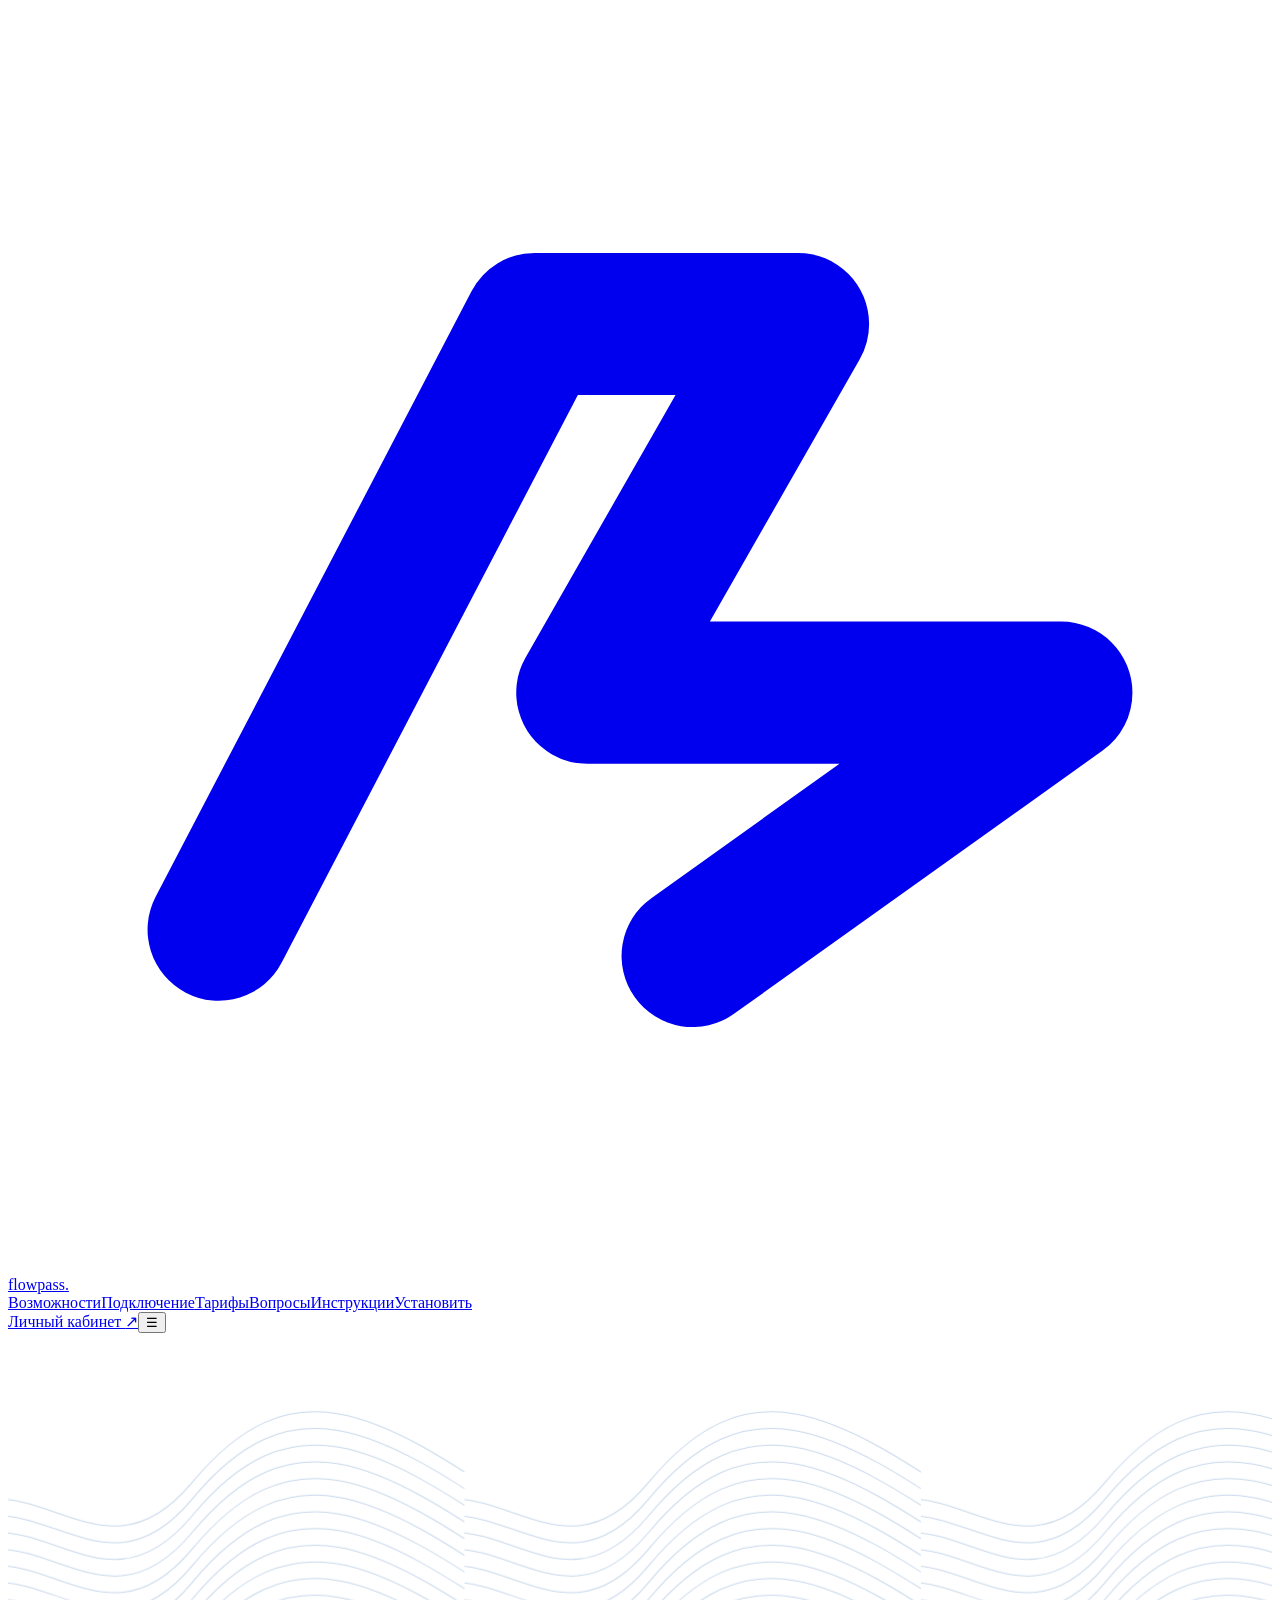
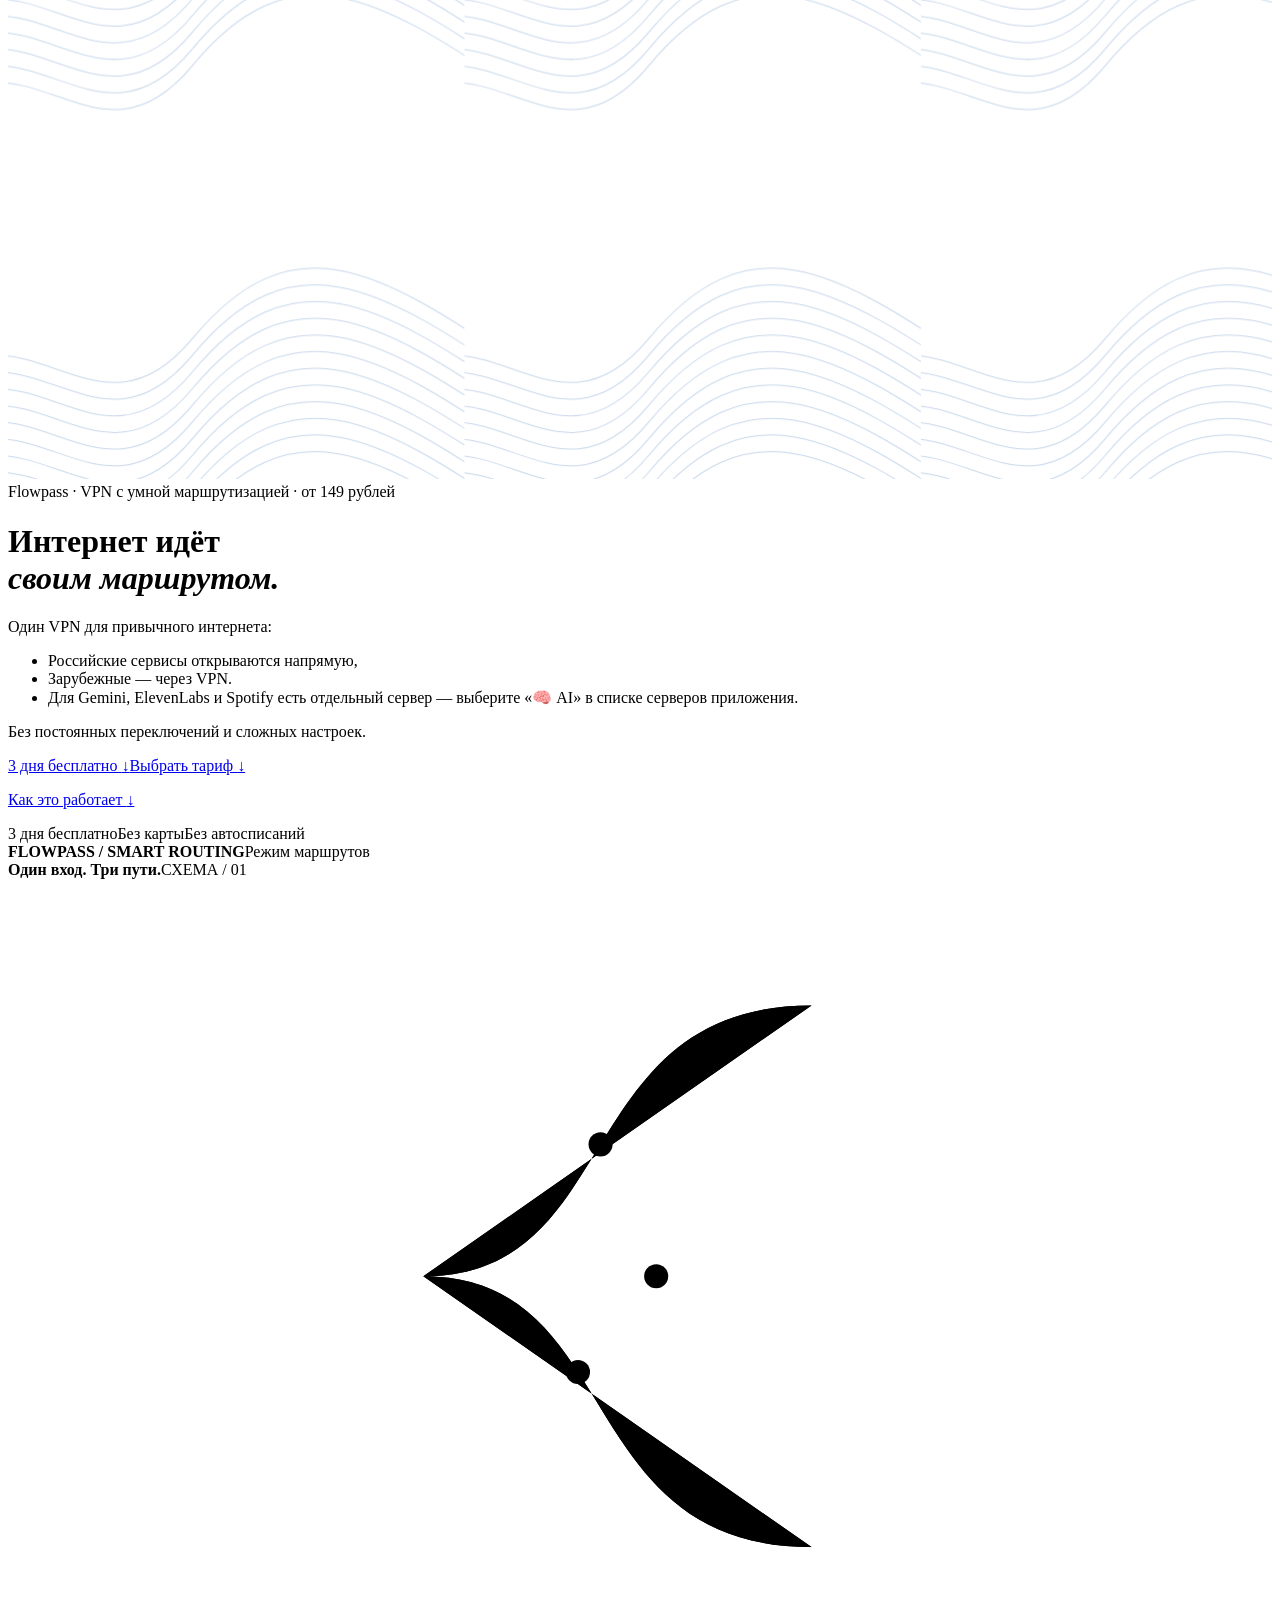
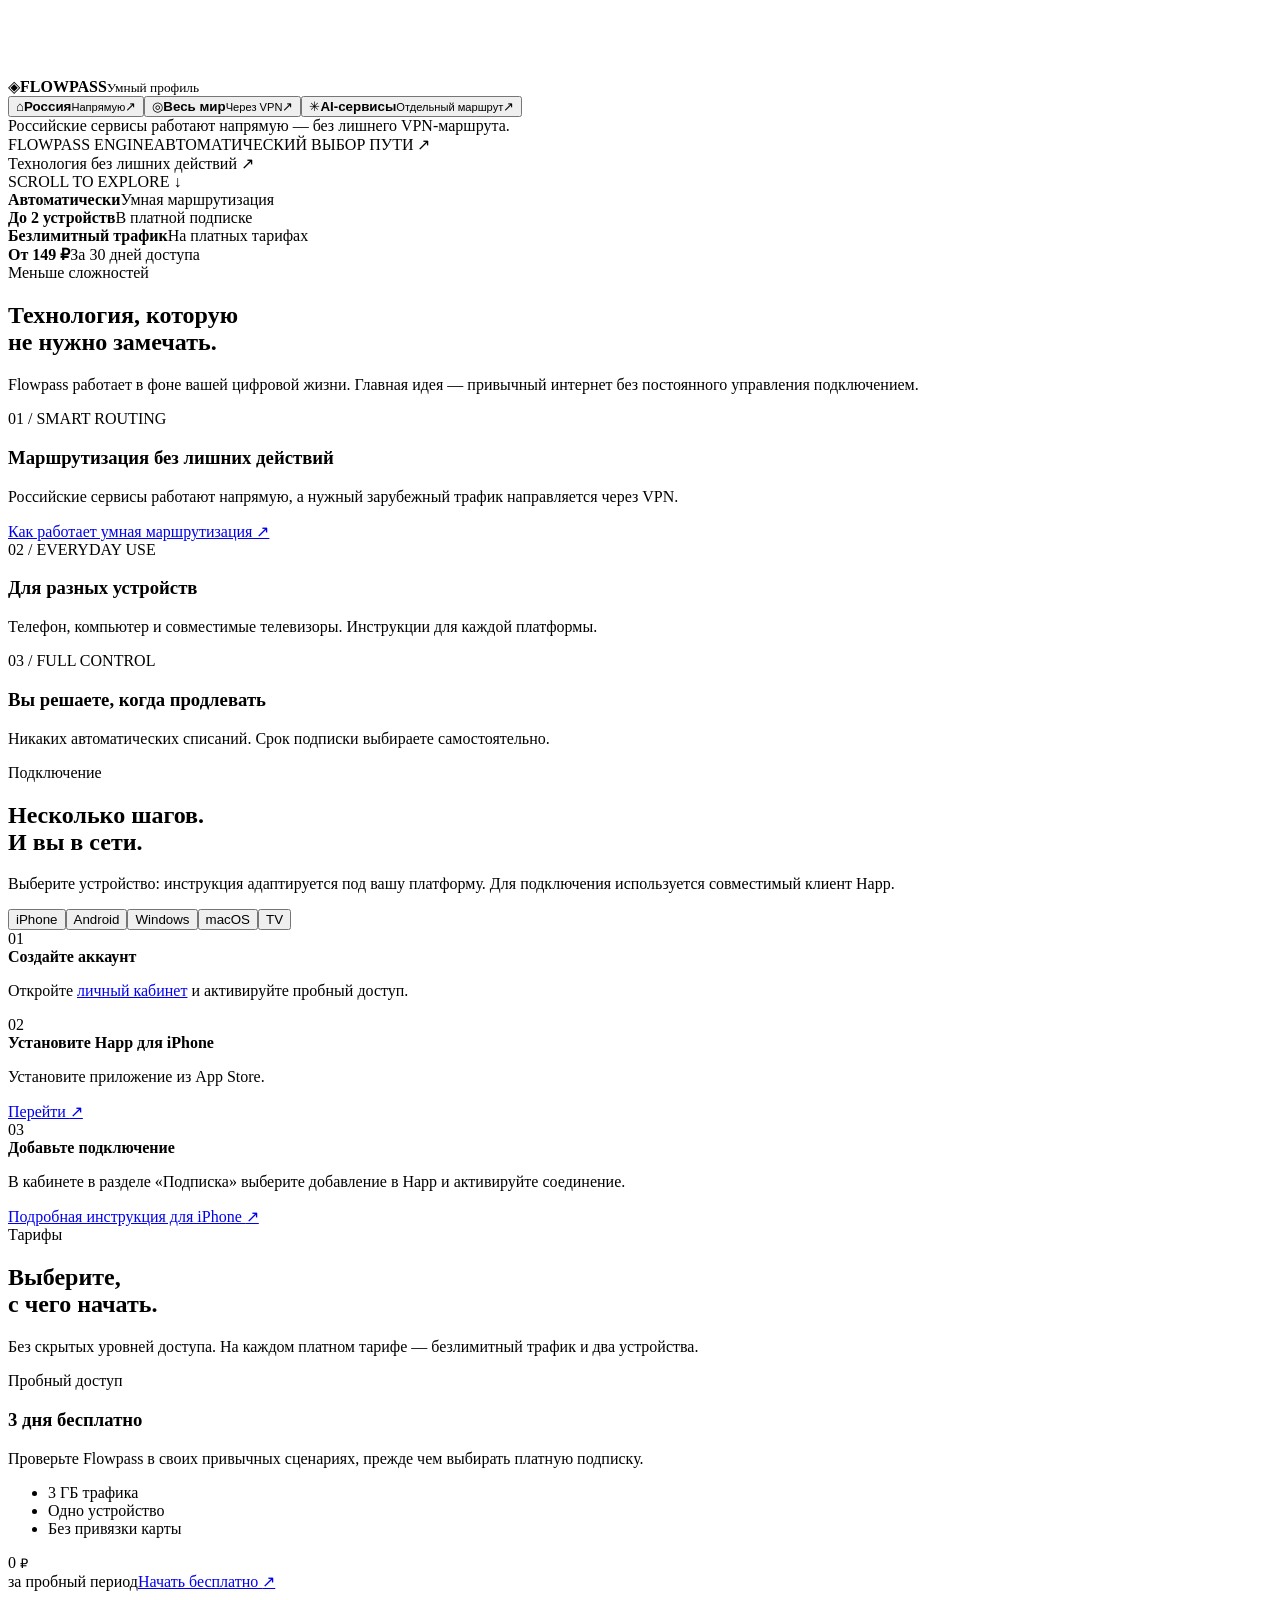
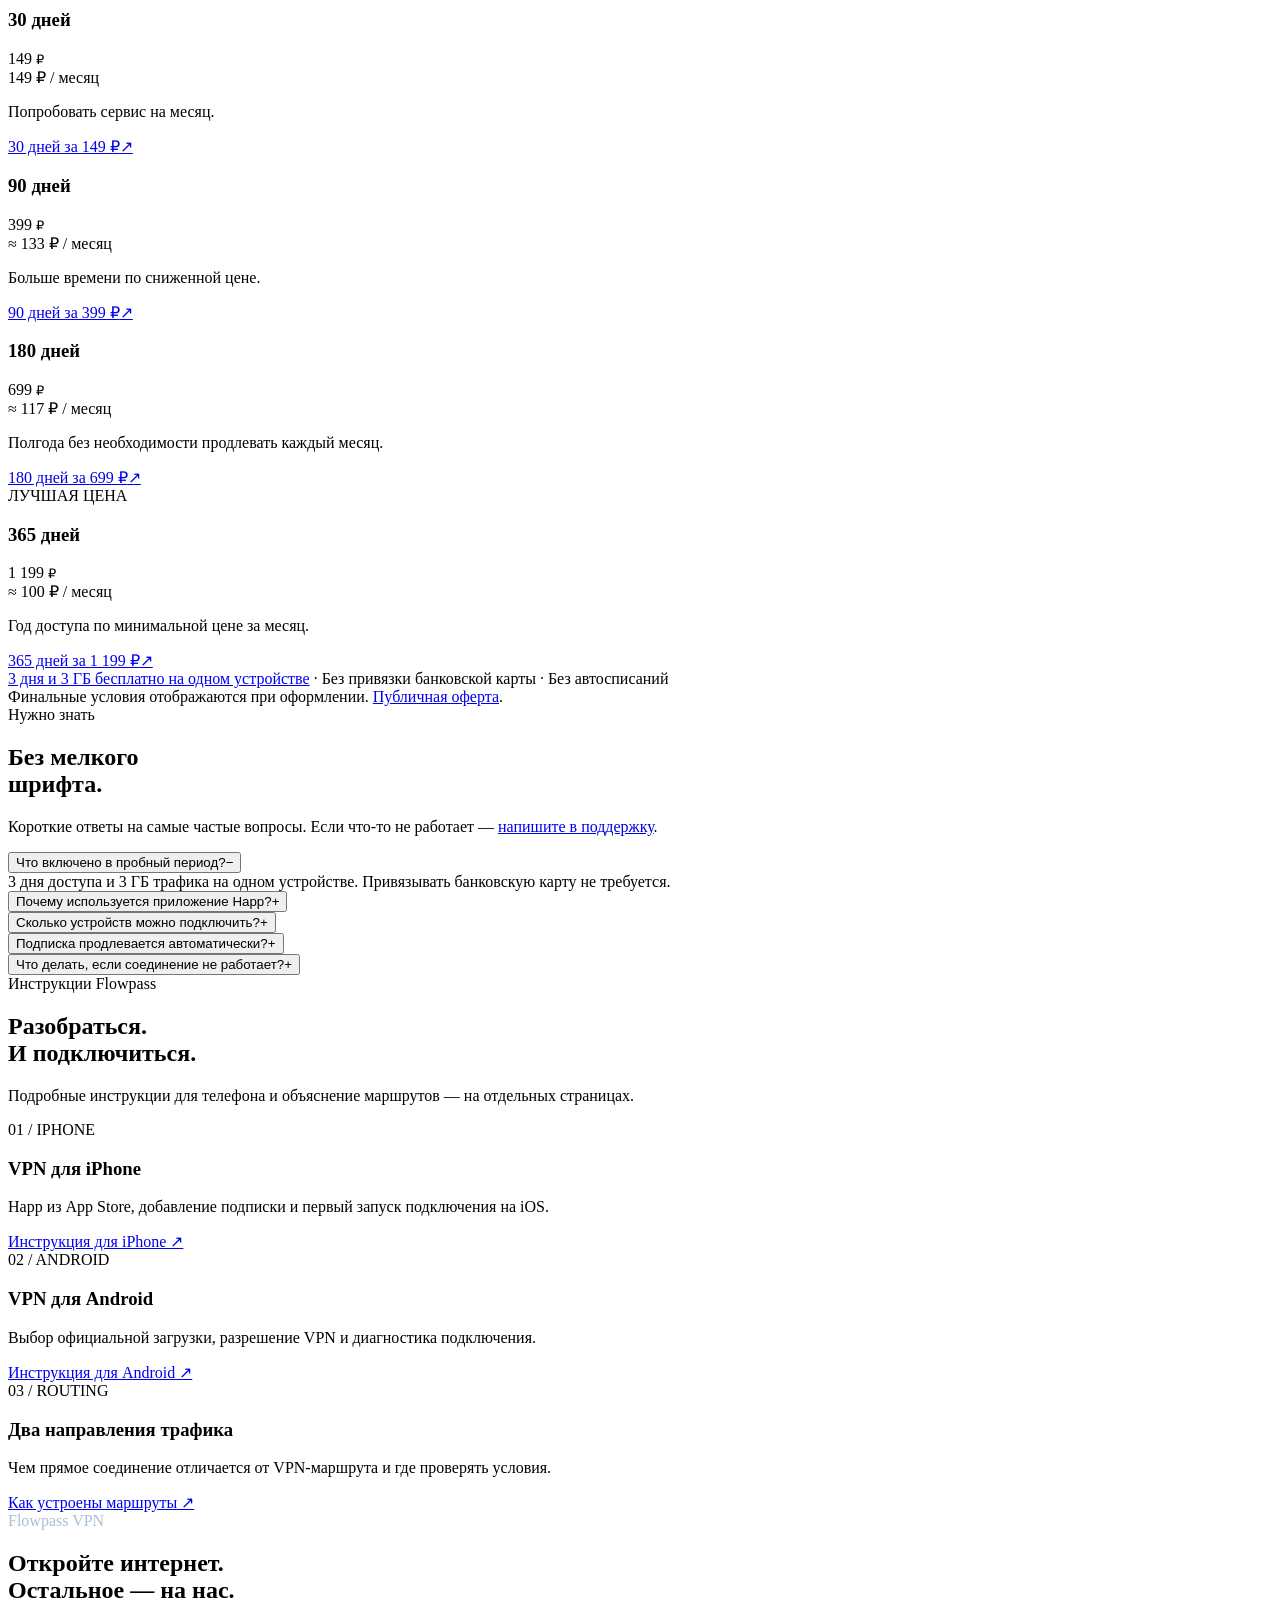
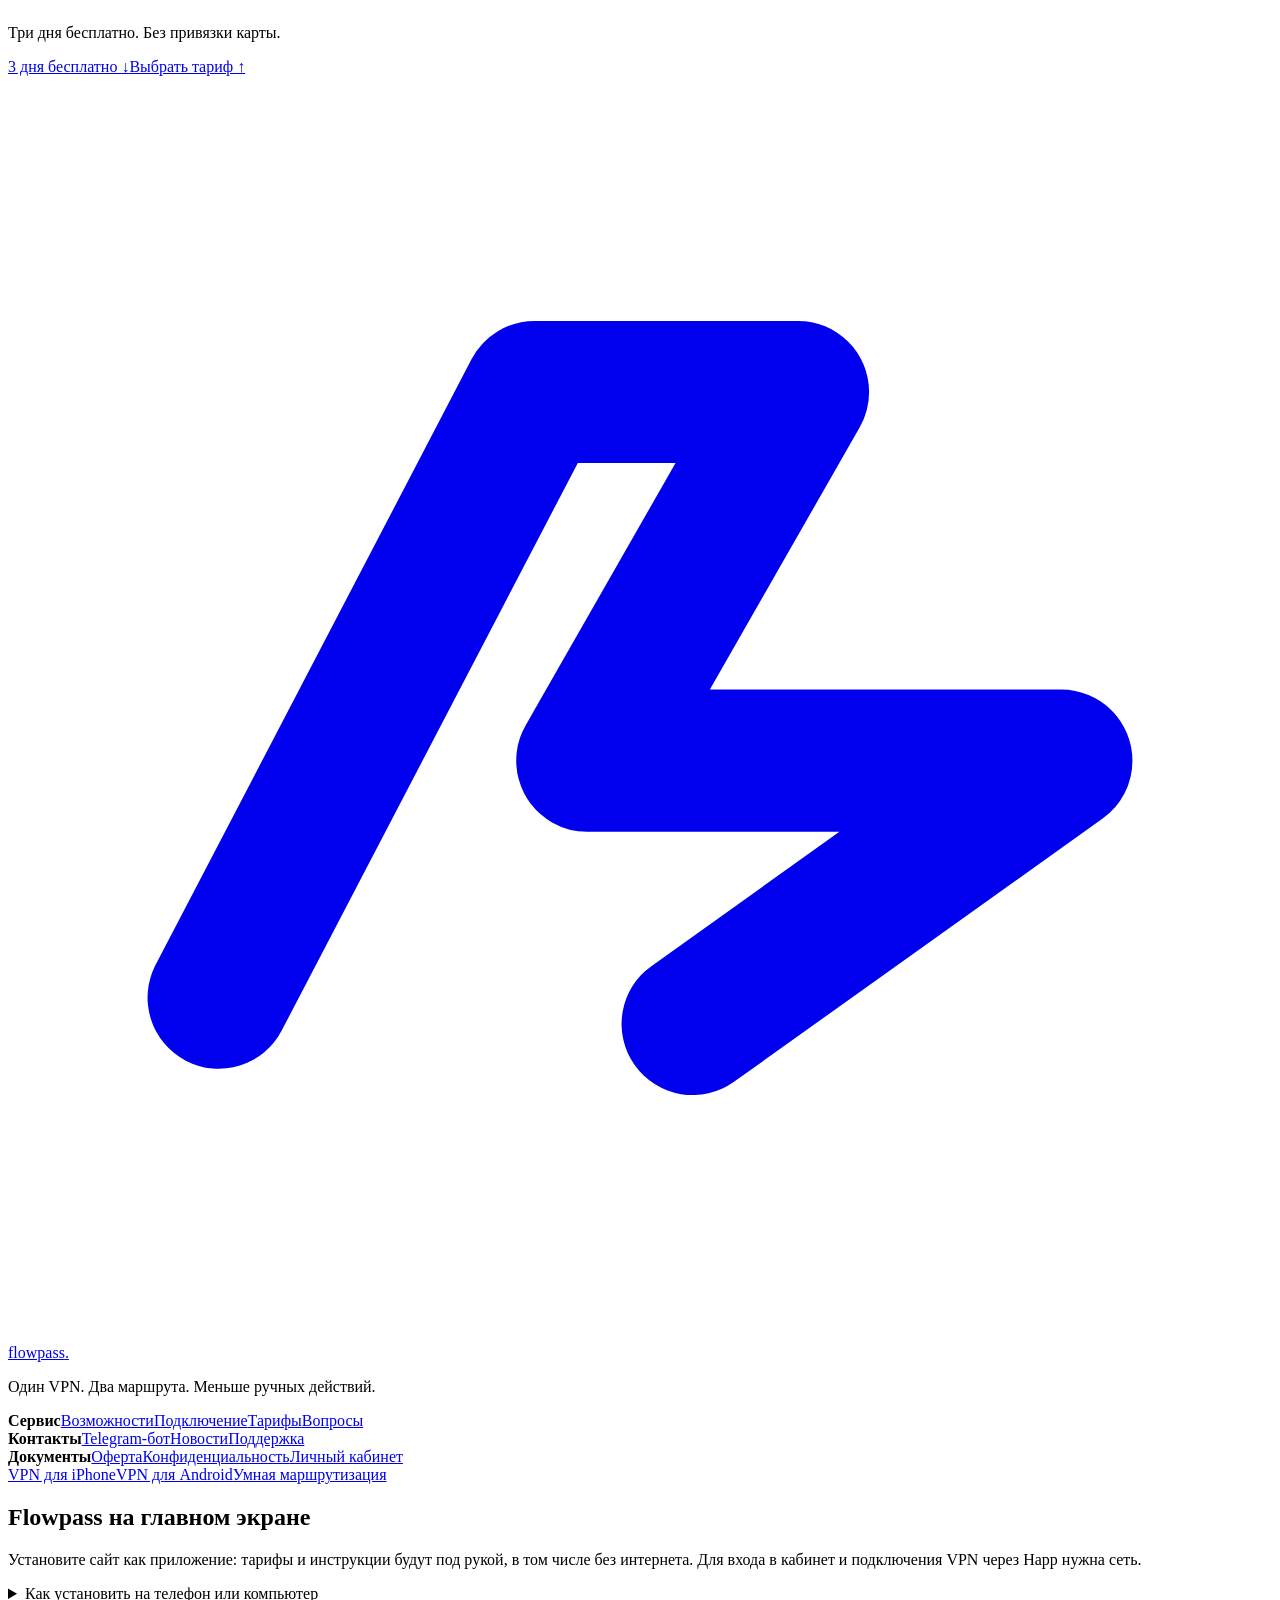
==== commit aa51bcca: "Route trial calls to action to the complete pricing section" ====
--- a/index.html
+++ b/index.html
@@ -13,14 +13,14 @@
 <div class="hero" id="top">
 <svg class="terrain" preserveAspectRatio="xMidYMid slice" viewBox="0 0 1440 850" aria-hidden="true"><defs><pattern id="contours" x="0" y="0" width="520" height="520" patternUnits="userSpaceOnUse"><g fill="none" stroke="#7a9fce" stroke-width="1.15" opacity=".75"><path d="M-100 230C20 110 98 305 210 170S419 88 580 198"/><path d="M-100 249C20 129 98 324 210 189S419 107 580 217"/><path d="M-100 268C20 148 98 343 210 208S419 126 580 236"/><path d="M-100 287C20 167 98 362 210 227S419 145 580 255"/><path d="M-100 306C20 186 98 381 210 246S419 164 580 274"/><path d="M-100 325C20 205 98 400 210 265S419 183 580 293"/><path d="M-100 344C20 224 98 419 210 284S419 202 580 312"/><path d="M-100 363C20 243 98 438 210 303S419 221 580 331"/><path d="M-100 382C20 262 98 457 210 322S419 240 580 350"/><path d="M-100 401C20 281 98 476 210 341S419 259 580 369"/><path d="M-100 420C20 300 98 495 210 360S419 278 580 388"/><path d="M-100 439C20 319 98 514 210 379S419 297 580 407"/></g></pattern></defs><rect width="1440" height="850" fill="url(#contours)" opacity=".55"/></svg>
 
-<div class="container hero-content"><div class="hero-copy"><div class="intro-pill"><span class="intro-pill-copy">Flowpass · VPN с умной маршрутизацией <span class="intro-pill-price">· от 149 рублей</span></span></div><h1>Интернет идёт<br><em>своим маршрутом.</em></h1><div class="hero-lead hero-summary"><p>Один VPN для привычного интернета:</p><ul><li>Российские сервисы открываются напрямую,</li><li>Зарубежные — через VPN.</li><li>Для Gemini, ElevenLabs и Spotify есть отдельный сервер — выберите «🧠 AI» в списке серверов приложения.</li></ul><p>Без постоянных переключений и сложных настроек.</p></div><div class="hero-buttons"><a class="btn btn-dark" href="https://lk.flowpass.online/login">3 дня бесплатно <span class="arrow" aria-hidden="true">↗</span></a><a class="btn btn-outline" href="#paid-plans">Выбрать тариф <span class="arrow" aria-hidden="true">↓</span></a></div><p class="hero-help"><a href="#benefits">Как это работает <span aria-hidden="true">↓</span></a></p><div class="hero-meta"><span>3 дня бесплатно</span><span>Без карты</span><span>Без автосписаний</span></div></div>
+<div class="container hero-content"><div class="hero-copy"><div class="intro-pill"><span class="intro-pill-copy">Flowpass · VPN с умной маршрутизацией <span class="intro-pill-price">· от 149 рублей</span></span></div><h1>Интернет идёт<br><em>своим маршрутом.</em></h1><div class="hero-lead hero-summary"><p>Один VPN для привычного интернета:</p><ul><li>Российские сервисы открываются напрямую,</li><li>Зарубежные — через VPN.</li><li>Для Gemini, ElevenLabs и Spotify есть отдельный сервер — выберите «🧠 AI» в списке серверов приложения.</li></ul><p>Без постоянных переключений и сложных настроек.</p></div><div class="hero-buttons"><a class="btn btn-dark" href="#tariffs">3 дня бесплатно <span class="arrow" aria-hidden="true">↓</span></a><a class="btn btn-outline" href="#paid-plans">Выбрать тариф <span class="arrow" aria-hidden="true">↓</span></a></div><p class="hero-help"><a href="#benefits">Как это работает <span aria-hidden="true">↓</span></a></p><div class="hero-meta"><span>3 дня бесплатно</span><span>Без карты</span><span>Без автосписаний</span></div></div>
 <div class="route-scene" aria-label="Интерактивная демонстрация маршрутизации Flowpass"><div class="scene-back"></div><div class="route-card signature-panel"><div class="route-top"><strong>FLOWPASS / SMART ROUTING</strong><span class="live"><span class="indicator"></span>Режим маршрутов</span></div><div class="route-heading"><strong>Один вход. Три пути.</strong><span>СХЕМА / 01</span></div><div class="flow-board" id="flow-board"><svg class="flow-traces" viewBox="0 0 420 264" preserveAspectRatio="none" aria-hidden="true"><defs><linearGradient id="lineLocal" x1="0" x2="1"><stop stop-color="#8baac8"/><stop offset="1" stop-color="#7599b7"/></linearGradient><linearGradient id="lineVpn" x1="0" x2="1"><stop stop-color="#7da7d3"/><stop offset="1" stop-color="#3979d1"/></linearGradient></defs><path class="trace-base" d="M 138 132 C 205 132 187 42 267 42"/><path class="trace-base" d="M 138 132 C 205 132 187 132 267 132"/><path class="trace-base" d="M 138 132 C 205 132 187 222 267 222"/><path class="trace-active track-local" d="M 138 132 C 205 132 187 42 267 42"/><path class="trace-active track-vpn" d="M 138 132 C 205 132 187 132 267 132"/><path class="trace-active track-ai" d="M 138 132 C 205 132 187 222 267 222"/><circle class="dot d1" r="4"><animateMotion dur="4.5s" repeatCount="indefinite" path="M 138 132 C 205 132 187 42 267 42"/></circle><circle class="dot d2" r="4"><animateMotion dur="3.5s" repeatCount="indefinite" path="M 138 132 C 205 132 187 132 267 132"/></circle><circle class="dot d3" r="4"><animateMotion dur="5.5s" repeatCount="indefinite" path="M 138 132 C 205 132 187 222 267 222"/></circle></svg><div class="flow-origin"><span class="device-glyph" aria-hidden="true">◈</span><strong>FLOWPASS</strong><small>Умный профиль</small></div><div class="flow-endpoints"><button type="button" class="flow-target active" data-route="local" aria-pressed="true"><span class="flow-bullet">⌂</span><span><strong>Россия</strong><small>Напрямую</small></span><span class="flow-arrow">↗</span></button><button type="button" class="flow-target" data-route="vpn" aria-pressed="false"><span class="flow-bullet">◎</span><span><strong>Весь мир</strong><small>Через VPN</small></span><span class="flow-arrow">↗</span></button><button type="button" class="flow-target" data-route="ai" aria-pressed="false"><span class="flow-bullet">✳</span><span><strong>AI-сервисы</strong><small>Отдельный маршрут</small></span><span class="flow-arrow">↗</span></button></div></div><div class="flow-status"><span class="status-pulse"></span><span id="route-explain" aria-live="polite">Российские сервисы работают напрямую — без лишнего VPN-маршрута.</span></div><div class="flow-panel-foot"><span>FLOWPASS ENGINE</span><span>АВТОМАТИЧЕСКИЙ ВЫБОР ПУТИ ↗</span></div></div><div class="scene-label">Технология без лишних действий ↗</div></div><div class="scrollnote">SCROLL TO EXPLORE ↓</div></div>
 <div class="signal"><div class="container signalgrid"><div class="signalitem"><strong>Автоматически</strong><span>Умная маршрутизация</span></div><div class="signalitem"><strong>До 2 устройств</strong><span>В платной подписке</span></div><div class="signalitem"><strong>Безлимитный трафик</strong><span>На платных тарифах</span></div><div class="signalitem"><strong>От 149 ₽</strong><span>За 30 дней доступа</span></div></div></div>
 <main><div class="ambient-orb one" aria-hidden="true"></div><div class="ambient-orb two" aria-hidden="true"></div><section class="section-pad" id="benefits"><div class="container"><div class="sectionlead"><div class="eyebrow">Меньше сложностей</div><h2>Технология, которую<br>не нужно замечать.</h2><p>Flowpass работает в фоне вашей цифровой жизни. Главная идея — привычный интернет без постоянного управления подключением.</p></div><div class="benefitgrid"><article class="benefit big"><span class="number">01 / SMART ROUTING</span><h3>Маршрутизация без лишних действий</h3><p>Российские сервисы работают напрямую, а нужный зарубежный трафик направляется через VPN.</p><a class="article-link" href="/vlad/smart-routing/">Как работает умная маршрутизация ↗</a></article><article class="benefit"><span class="number">02 / EVERYDAY USE</span><h3>Для разных устройств</h3><p>Телефон, компьютер и совместимые телевизоры. Инструкции для каждой платформы.</p></article><article class="benefit"><span class="number">03 / FULL CONTROL</span><h3>Вы решаете, когда продлевать</h3><p>Никаких автоматических списаний. Срок подписки выбираете самостоятельно.</p></article></div></div></section>
 <section class="section-pad how" id="connect"><div class="container step-layout"><div class="sectionlead"><div class="eyebrow">Подключение</div><h2>Несколько шагов.<br>И вы в сети.</h2><p>Выберите устройство: инструкция адаптируется под вашу платформу. Для подключения используется совместимый клиент Happ.</p></div><div><div class="device-tabs" role="tablist" aria-label="Выбрать устройство"><button class="device-tab" aria-selected="true" data-device="iphone">iPhone</button><button class="device-tab" aria-selected="false" data-device="android">Android</button><button class="device-tab" aria-selected="false" data-device="windows">Windows</button><button class="device-tab" aria-selected="false" data-device="macos">macOS</button><button class="device-tab" aria-selected="false" data-device="tv">TV</button></div><div class="steps" id="steps-list" data-base-url="/vlad/" aria-live="polite"><div class="step"><span class="step-num">01</span><div><strong>Создайте аккаунт</strong><p>Откройте <a href="https://lk.flowpass.online/login">личный кабинет</a> и активируйте пробный доступ.</p></div></div><div class="step"><span class="step-num">02</span><div><strong>Установите Happ для iPhone</strong><p>Установите приложение из App Store.</p><a class="step-action" href="https://apps.apple.com/app/happ-proxy-utility/id6504287215" target="_blank" rel="noopener noreferrer">Перейти <span aria-hidden="true">↗</span></a></div></div><div class="step"><span class="step-num">03</span><div><strong>Добавьте подключение</strong><p>В кабинете в разделе «Подписка» выберите добавление в Happ и активируйте соединение.</p><a class="step-guide" href="/vlad/vpn/iphone/">Подробная инструкция для iPhone <span aria-hidden="true">↗</span></a></div></div></div></div></div></section>
 <section class="section-pad pricing" id="tariffs"><div class="container"><div class="sectionlead"><div class="eyebrow">Тарифы</div><h2>Выберите,<br>с чего начать.</h2><p>Без скрытых уровней доступа. На каждом платном тарифе — безлимитный трафик и два устройства.</p></div><article class="trial-card" id="trial-access" aria-labelledby="trial-title"><div><div class="eyebrow">Пробный доступ</div><h3 id="trial-title">3 дня бесплатно</h3><p>Проверьте Flowpass в своих привычных сценариях, прежде чем выбирать платную подписку.</p><ul class="trial-terms"><li>3 ГБ трафика</li><li>Одно устройство</li><li>Без привязки карты</li></ul></div><div class="trial-choice"><div class="trial-price">0 <small>₽</small></div><span class="trial-caption">за пробный период</span><a class="btn btn-light" href="https://lk.flowpass.online/login">Начать бесплатно <span class="arrow" aria-hidden="true">↗</span></a></div></article><div class="price-grid" id="paid-plans"><article class="price-card"><h3>30 дней</h3><div class="price-value">149 <small>₽</small></div><div class="price-unit">149 ₽ / месяц</div><div class="price-sep"></div><p class="price-copy">Попробовать сервис на месяц.</p><a class="btn btn-outline plan-buy" href="https://lk.flowpass.online/buy/get"><span>30 дней за 149&nbsp;₽</span><span class="arrow" aria-hidden="true">↗</span></a></article><article class="price-card"><h3>90 дней</h3><div class="price-value">399 <small>₽</small></div><div class="price-unit">≈ 133 ₽ / месяц</div><div class="price-sep"></div><p class="price-copy">Больше времени по сниженной цене.</p><a class="btn btn-outline plan-buy" href="https://lk.flowpass.online/buy/get"><span>90 дней за 399&nbsp;₽</span><span class="arrow" aria-hidden="true">↗</span></a></article><article class="price-card"><h3>180 дней</h3><div class="price-value">699 <small>₽</small></div><div class="price-unit">≈ 117 ₽ / месяц</div><div class="price-sep"></div><p class="price-copy">Полгода без необходимости продлевать каждый месяц.</p><a class="btn btn-outline plan-buy" href="https://lk.flowpass.online/buy/get"><span>180 дней за 699&nbsp;₽</span><span class="arrow" aria-hidden="true">↗</span></a></article><article class="price-card featured"><span class="best">ЛУЧШАЯ ЦЕНА</span><h3>365 дней</h3><div class="price-value">1 199 <small>₽</small></div><div class="price-unit">≈ 100 ₽ / месяц</div><div class="price-sep"></div><p class="price-copy">Год доступа по минимальной цене за месяц.</p><a class="btn plan-buy" href="https://lk.flowpass.online/buy/get"><span>365 дней за 1 199&nbsp;₽</span><span class="arrow" aria-hidden="true">↗</span></a></article></div><div class="pricing-bottom"><a href="#trial-access">3 дня и 3 ГБ бесплатно на одном устройстве</a> · Без привязки банковской карты · Без автосписаний<br>Финальные условия отображаются при оформлении. <a href="https://lk.flowpass.online/offer">Публичная оферта</a>.</div></div></section>
 <section class="section-pad" id="faq"><div class="container faq-grid"><div class="sectionlead"><div class="eyebrow">Нужно знать</div><h2>Без мелкого<br>шрифта.</h2><p>Короткие ответы на самые частые вопросы. Если что-то не работает — <a href="https://t.me/Flowpass_helper_bot" style="text-decoration:underline">напишите в поддержку</a>.</p></div><div class="faqlist"><div class="faqitem"><button aria-expanded="true">Что включено в пробный период?<span>−</span></button><div class="faqanswer">3 дня доступа и 3 ГБ трафика на одном устройстве. Привязывать банковскую карту не требуется.</div></div><div class="faqitem"><button aria-expanded="false">Почему используется приложение Happ?<span>+</span></button><div class="faqanswer" hidden>Flowpass предоставляет VPN-подписку и параметры серверов, а Happ — приложение для подключения. Это два разных продукта.</div></div><div class="faqitem"><button aria-expanded="false">Сколько устройств можно подключить?<span>+</span></button><div class="faqanswer" hidden>Платная подписка рассчитана на два устройства, пробный доступ — на одно.</div></div><div class="faqitem"><button aria-expanded="false">Подписка продлевается автоматически?<span>+</span></button><div class="faqanswer" hidden>Нет. Продление выполняется вручную в личном кабинете после завершения оплаченного срока.</div></div><div class="faqitem"><button aria-expanded="false">Что делать, если соединение не работает?<span>+</span></button><div class="faqanswer" hidden>Обновите подписку в Happ, попробуйте другой сервер и при необходимости обратитесь в <a href="https://t.me/Flowpass_helper_bot">поддержку Flowpass</a>.</div></div></div></div></section>
-<section class="section-pad" id="guides"><div class="container"><div class="sectionlead"><div class="eyebrow">Инструкции Flowpass</div><h2>Разобраться.<br>И подключиться.</h2><p>Подробные инструкции для телефона и объяснение маршрутов — на отдельных страницах.</p></div><div class="benefitgrid"><article class="benefit"><span class="number">01 / IPHONE</span><h3>VPN для iPhone</h3><p>Happ из App Store, добавление подписки и первый запуск подключения на iOS.</p><a class="article-link" href="/vlad/vpn/iphone/">Инструкция для iPhone ↗</a></article><article class="benefit"><span class="number">02 / ANDROID</span><h3>VPN для Android</h3><p>Выбор официальной загрузки, разрешение VPN и диагностика подключения.</p><a class="article-link" href="/vlad/vpn/android/">Инструкция для Android ↗</a></article><article class="benefit"><span class="number">03 / ROUTING</span><h3>Два направления трафика</h3><p>Чем прямое соединение отличается от VPN-маршрута и где проверять условия.</p><a class="article-link" href="/vlad/smart-routing/">Как устроены маршруты ↗</a></article></div></div></section><section class="cta-section"><div class="container"><div class="cta-box"><div><div class="eyebrow" style="color:#aabfd5">Flowpass VPN</div><h2>Откройте интернет.<br>Остальное — на нас.</h2><p>Три дня бесплатно. Без привязки карты.</p></div><div class="cta-actions"><a href="https://lk.flowpass.online/login" class="btn btn-light">3 дня бесплатно <span class="arrow" aria-hidden="true">↗</span></a><a href="#tariffs" class="btn btn-outline">Выбрать тариф <span class="arrow" aria-hidden="true">↑</span></a></div></div></div></section></main>
+<section class="section-pad" id="guides"><div class="container"><div class="sectionlead"><div class="eyebrow">Инструкции Flowpass</div><h2>Разобраться.<br>И подключиться.</h2><p>Подробные инструкции для телефона и объяснение маршрутов — на отдельных страницах.</p></div><div class="benefitgrid"><article class="benefit"><span class="number">01 / IPHONE</span><h3>VPN для iPhone</h3><p>Happ из App Store, добавление подписки и первый запуск подключения на iOS.</p><a class="article-link" href="/vlad/vpn/iphone/">Инструкция для iPhone ↗</a></article><article class="benefit"><span class="number">02 / ANDROID</span><h3>VPN для Android</h3><p>Выбор официальной загрузки, разрешение VPN и диагностика подключения.</p><a class="article-link" href="/vlad/vpn/android/">Инструкция для Android ↗</a></article><article class="benefit"><span class="number">03 / ROUTING</span><h3>Два направления трафика</h3><p>Чем прямое соединение отличается от VPN-маршрута и где проверять условия.</p><a class="article-link" href="/vlad/smart-routing/">Как устроены маршруты ↗</a></article></div></div></section><section class="cta-section"><div class="container"><div class="cta-box"><div><div class="eyebrow" style="color:#aabfd5">Flowpass VPN</div><h2>Откройте интернет.<br>Остальное — на нас.</h2><p>Три дня бесплатно. Без привязки карты.</p></div><div class="cta-actions"><a href="#tariffs" class="btn btn-light">3 дня бесплатно <span class="arrow" aria-hidden="true">↓</span></a><a href="#tariffs" class="btn btn-outline">Выбрать тариф <span class="arrow" aria-hidden="true">↑</span></a></div></div></div></section></main>
 <footer class="footer"><div class="container"><div class="footer-grid"><div class="footbrand"><a href="#top" class="logo"><span class="logomark"><svg viewBox="0 0 24 24" fill="none" stroke="currentColor" stroke-width="2.7" stroke-linecap="round" stroke-linejoin="round"><path d="M4 17.5 10 6h5l-4 7h9l-7 5"/></svg></span>flowpass<span class="period">.</span></a><p>Один VPN. Два маршрута. Меньше ручных действий.</p></div><div class="footcol"><strong>Сервис</strong><a href="#benefits">Возможности</a><a href="#connect">Подключение</a><a href="#tariffs">Тарифы</a><a href="#faq">Вопросы</a></div><div class="footcol"><strong>Контакты</strong><a href="https://t.me/flowpass24_bot">Telegram-бот</a><a href="https://t.me/my_flowpass">Новости</a><a href="https://t.me/Flowpass_helper_bot">Поддержка</a></div><div class="footcol"><strong>Документы</strong><a href="https://lk.flowpass.online/offer">Оферта</a><a href="https://lk.flowpass.online/privacy">Конфиденциальность</a><a href="https://lk.flowpass.online/login">Личный кабинет</a></div></div><div class="guide-links"><a href="/vlad/vpn/iphone/">VPN для iPhone</a><a href="/vlad/vpn/android/">VPN для Android</a><a href="/vlad/smart-routing/">Умная маршрутизация</a></div><section class="pwa-panel" id="install" aria-labelledby="pwa-title">
   <div><h2 id="pwa-title">Flowpass на главном экране</h2><p>Установите сайт как приложение: тарифы и инструкции будут под рукой, в том числе без интернета. Для входа в кабинет и подключения VPN через Happ нужна сеть.</p></div>
   <button class="btn btn-outline pwa-install" type="button" hidden>Установить Flowpass <span aria-hidden="true">↓</span></button>
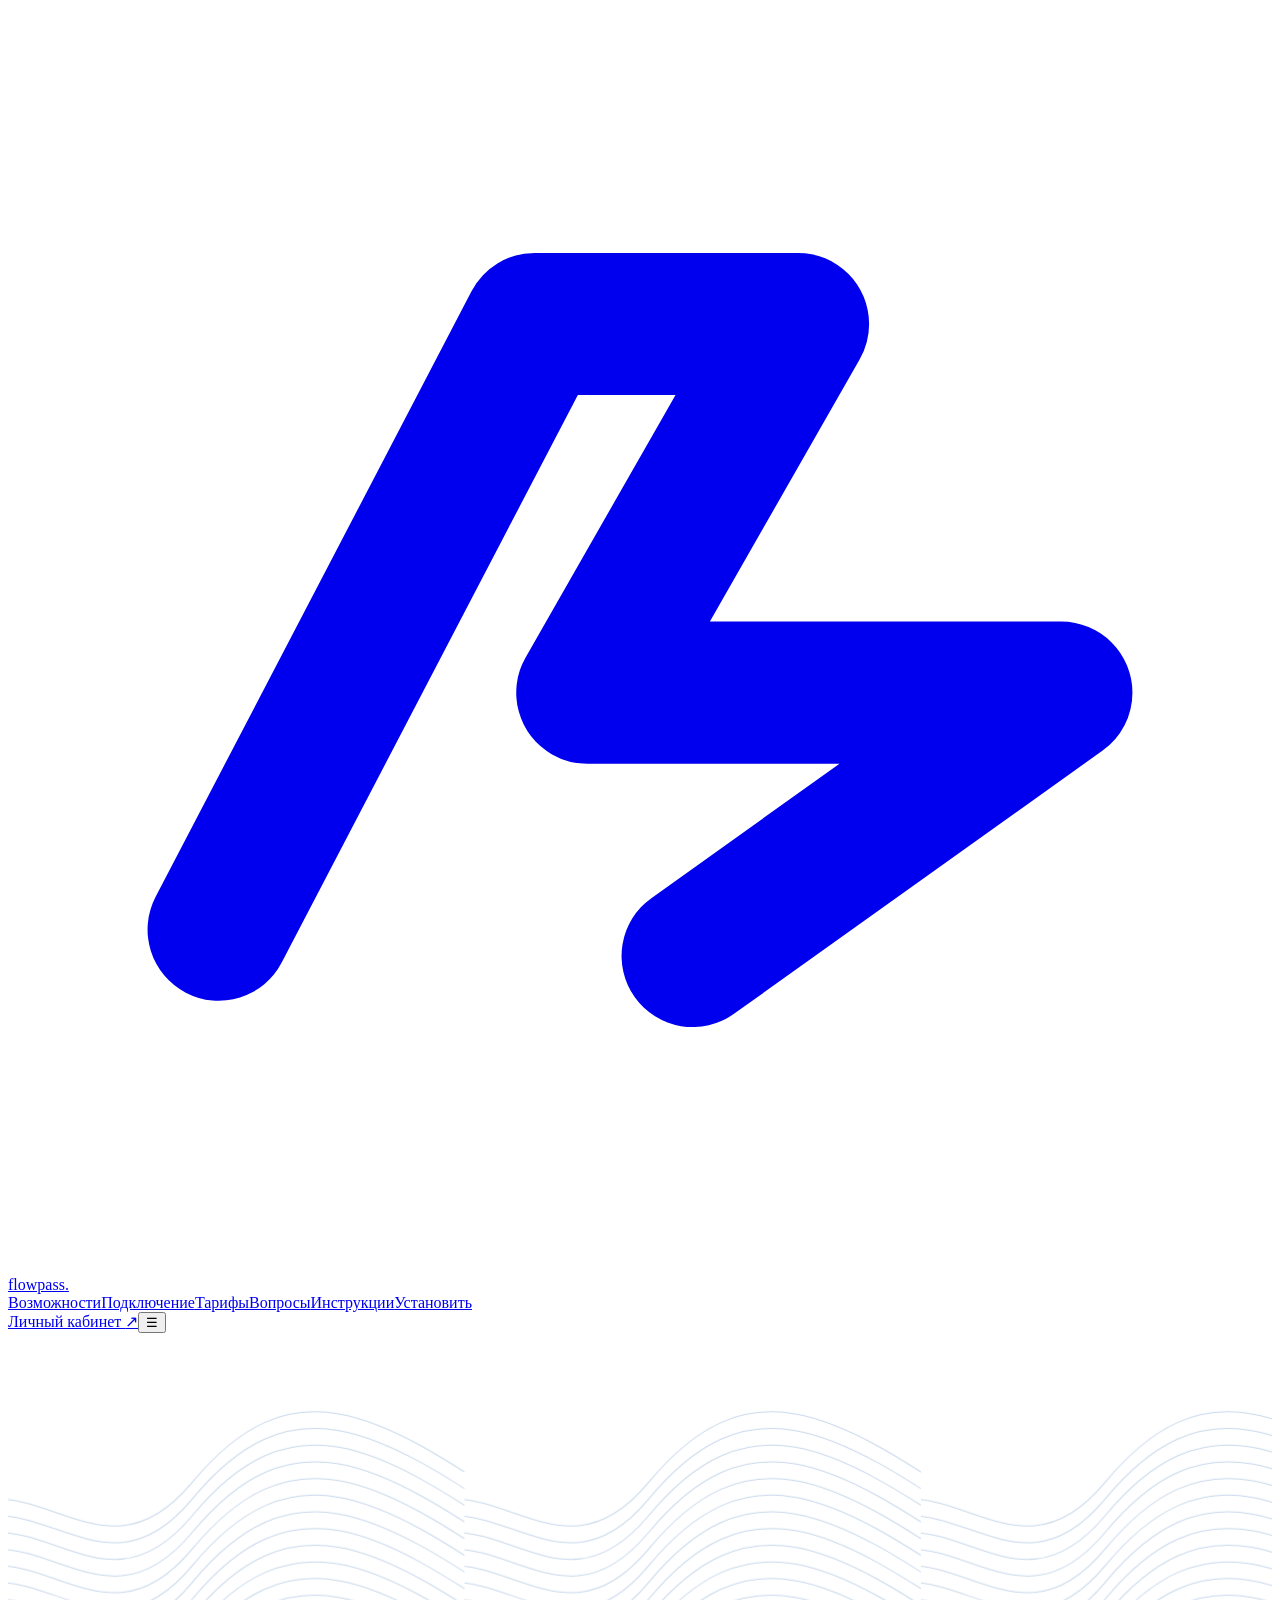
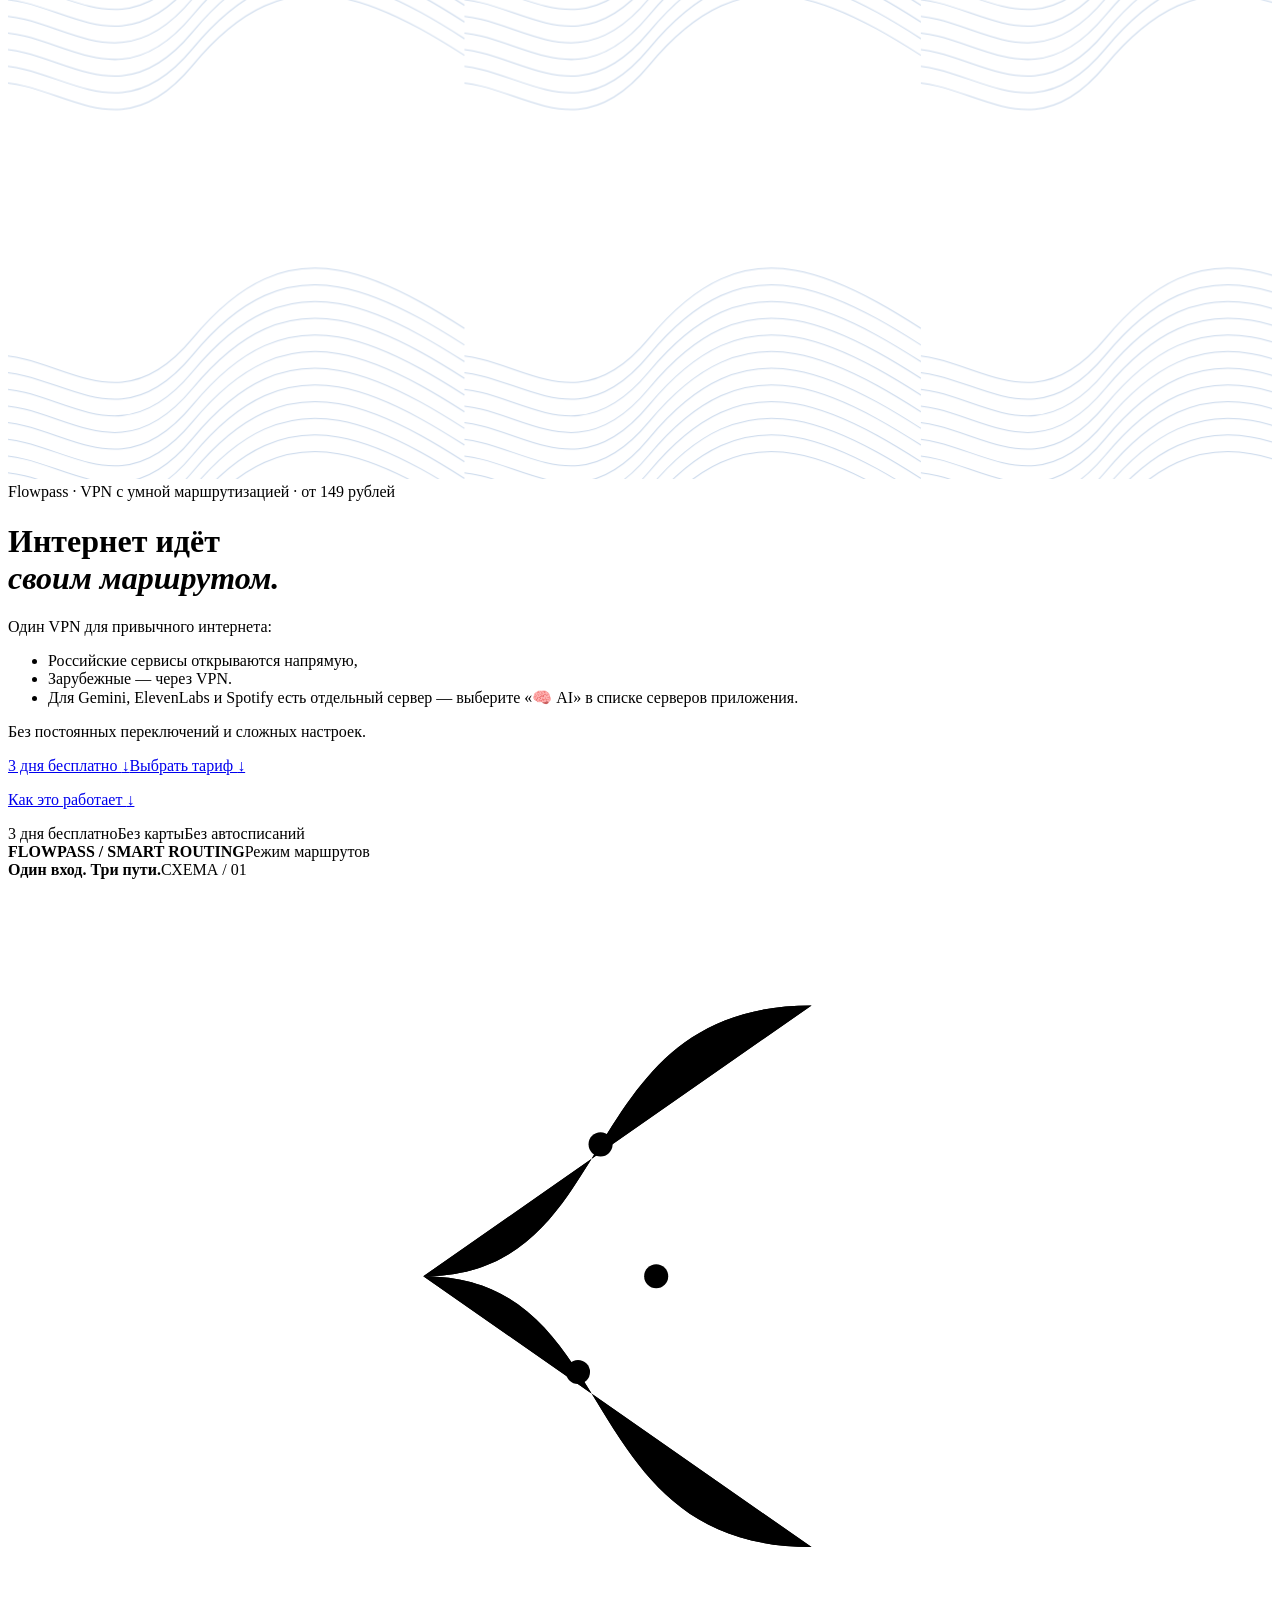
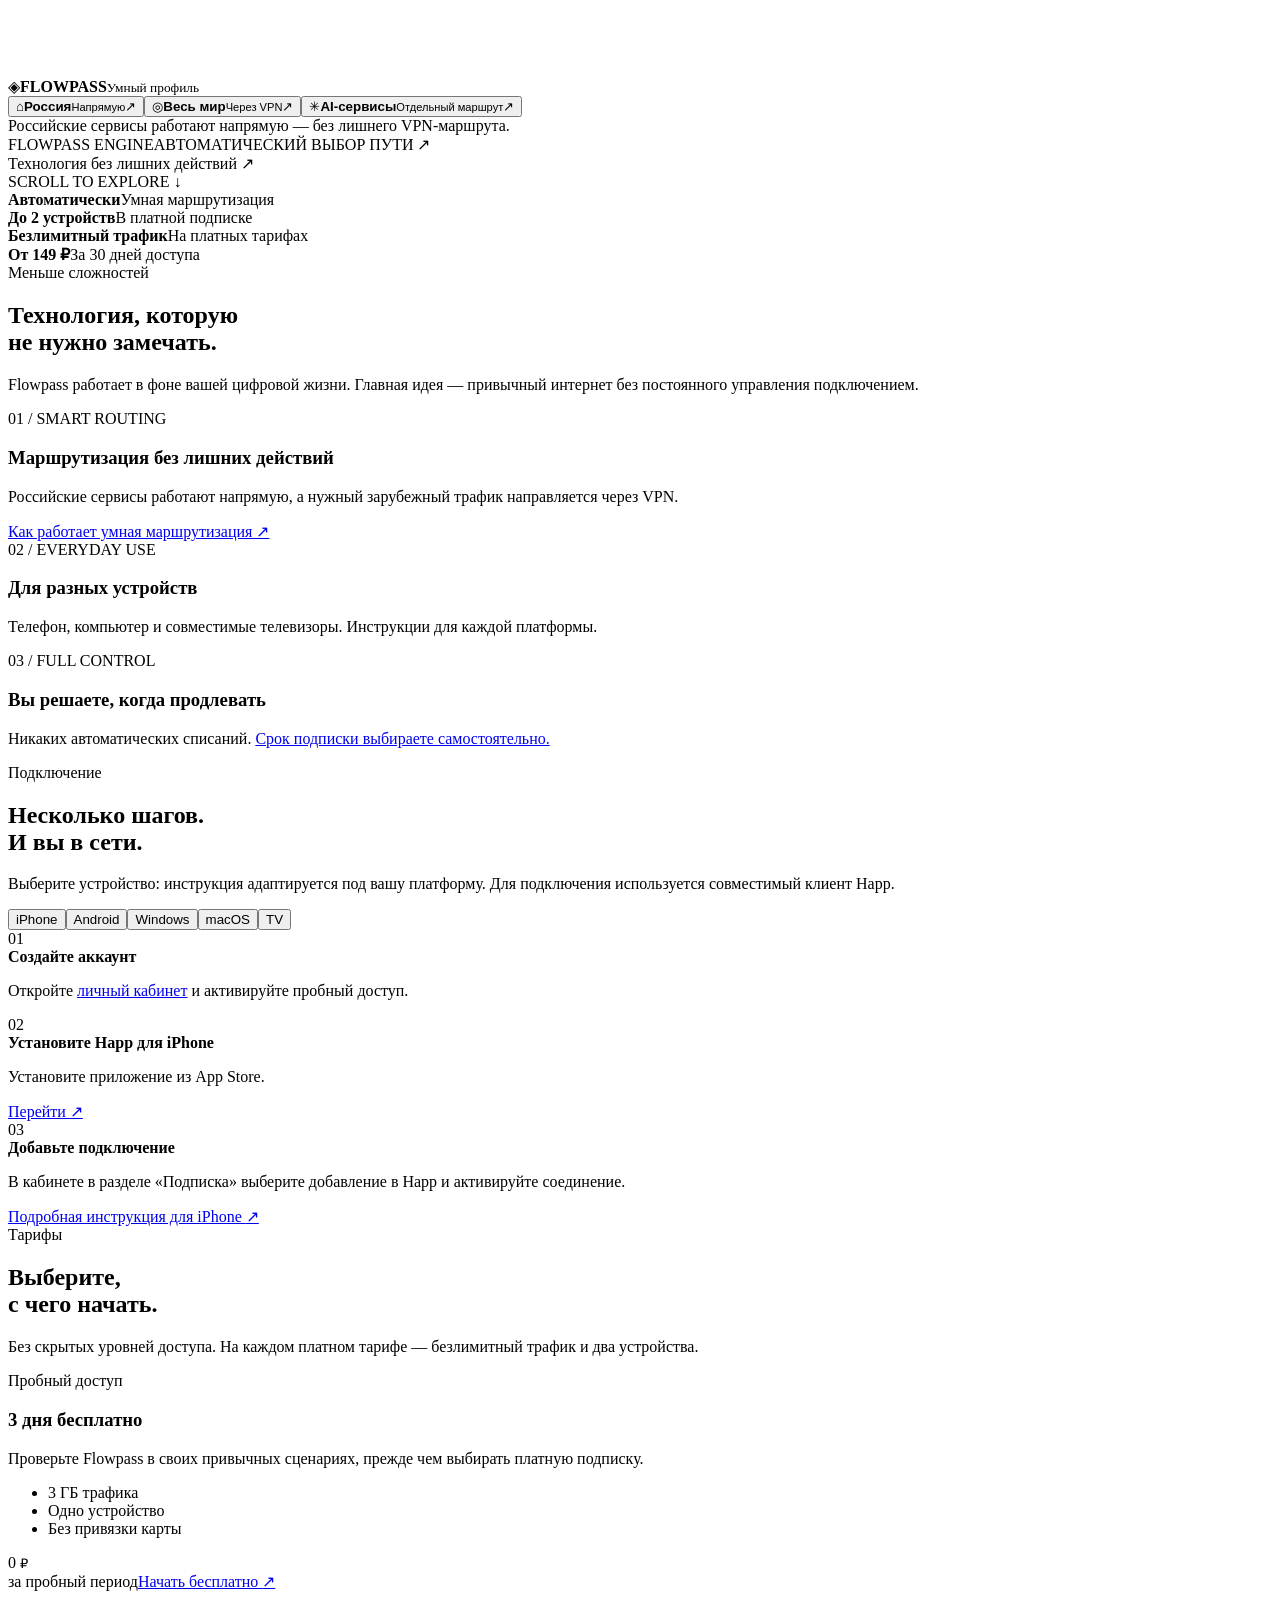
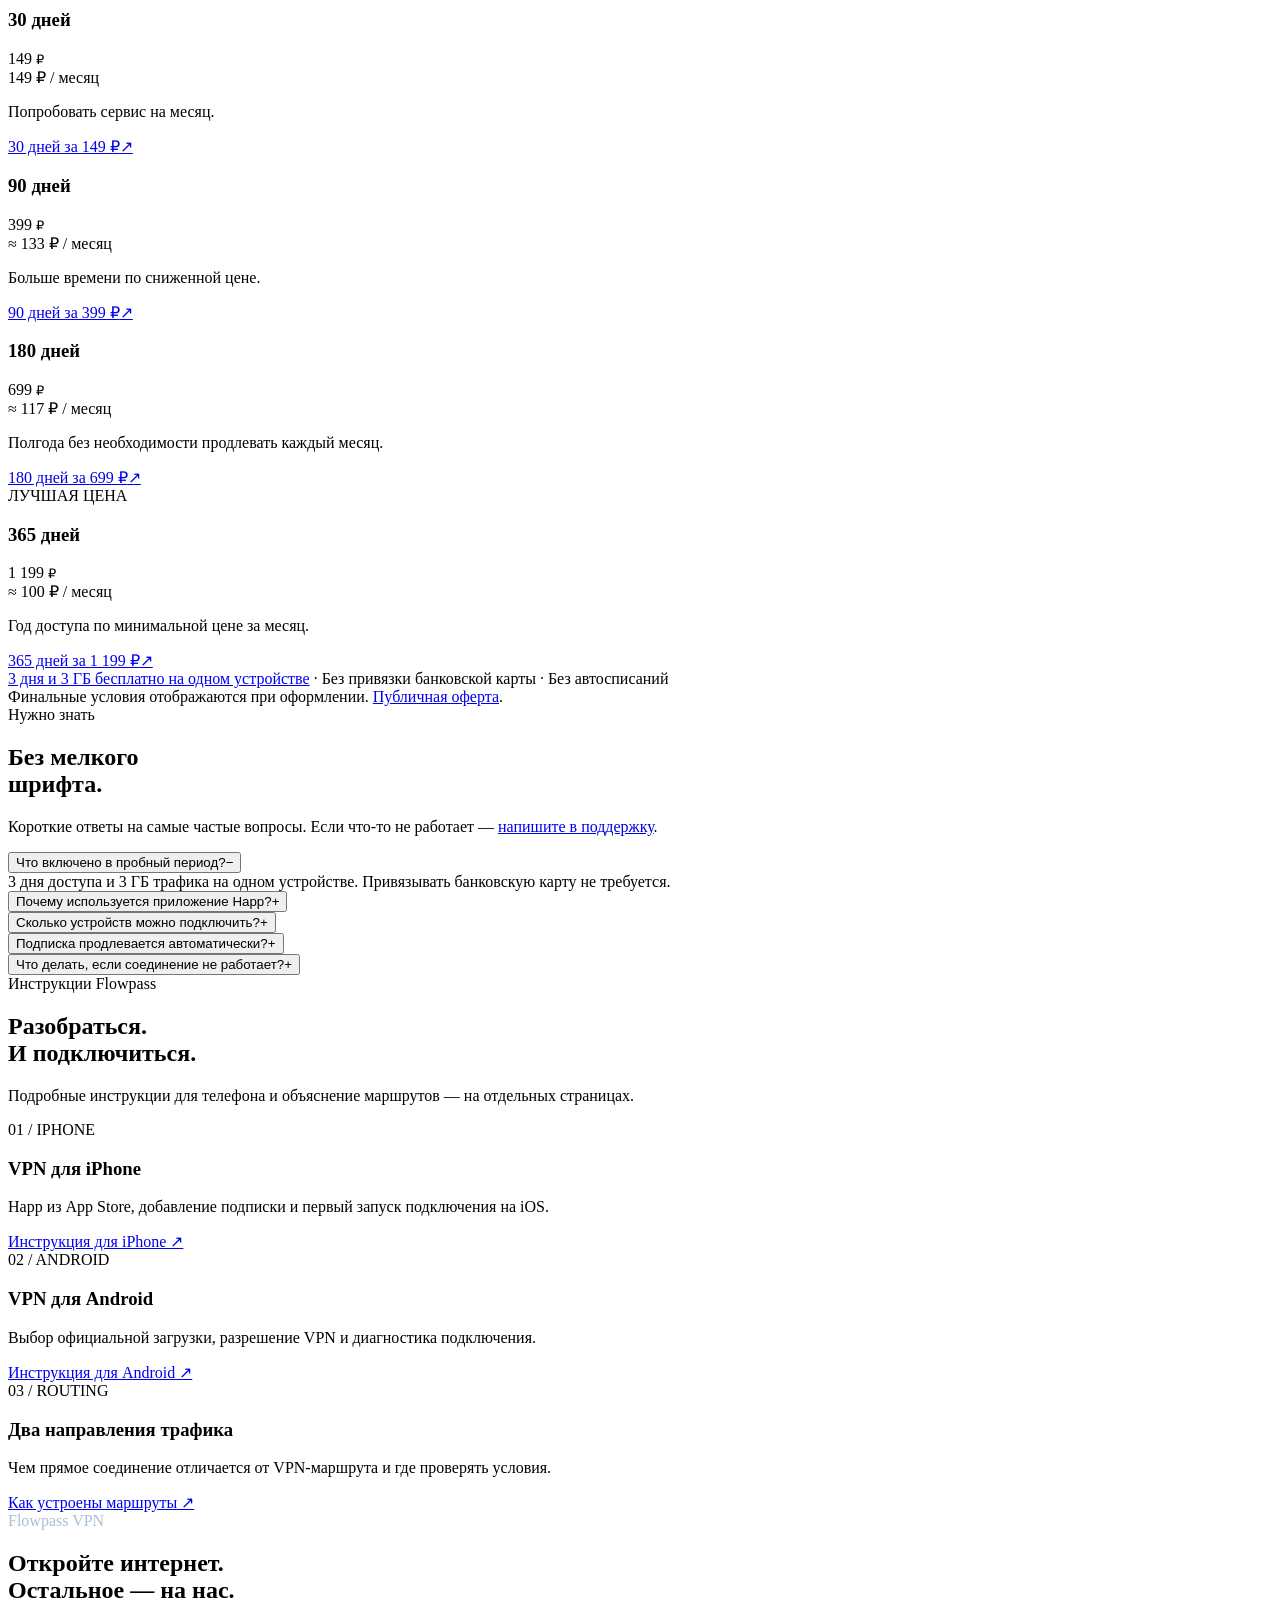
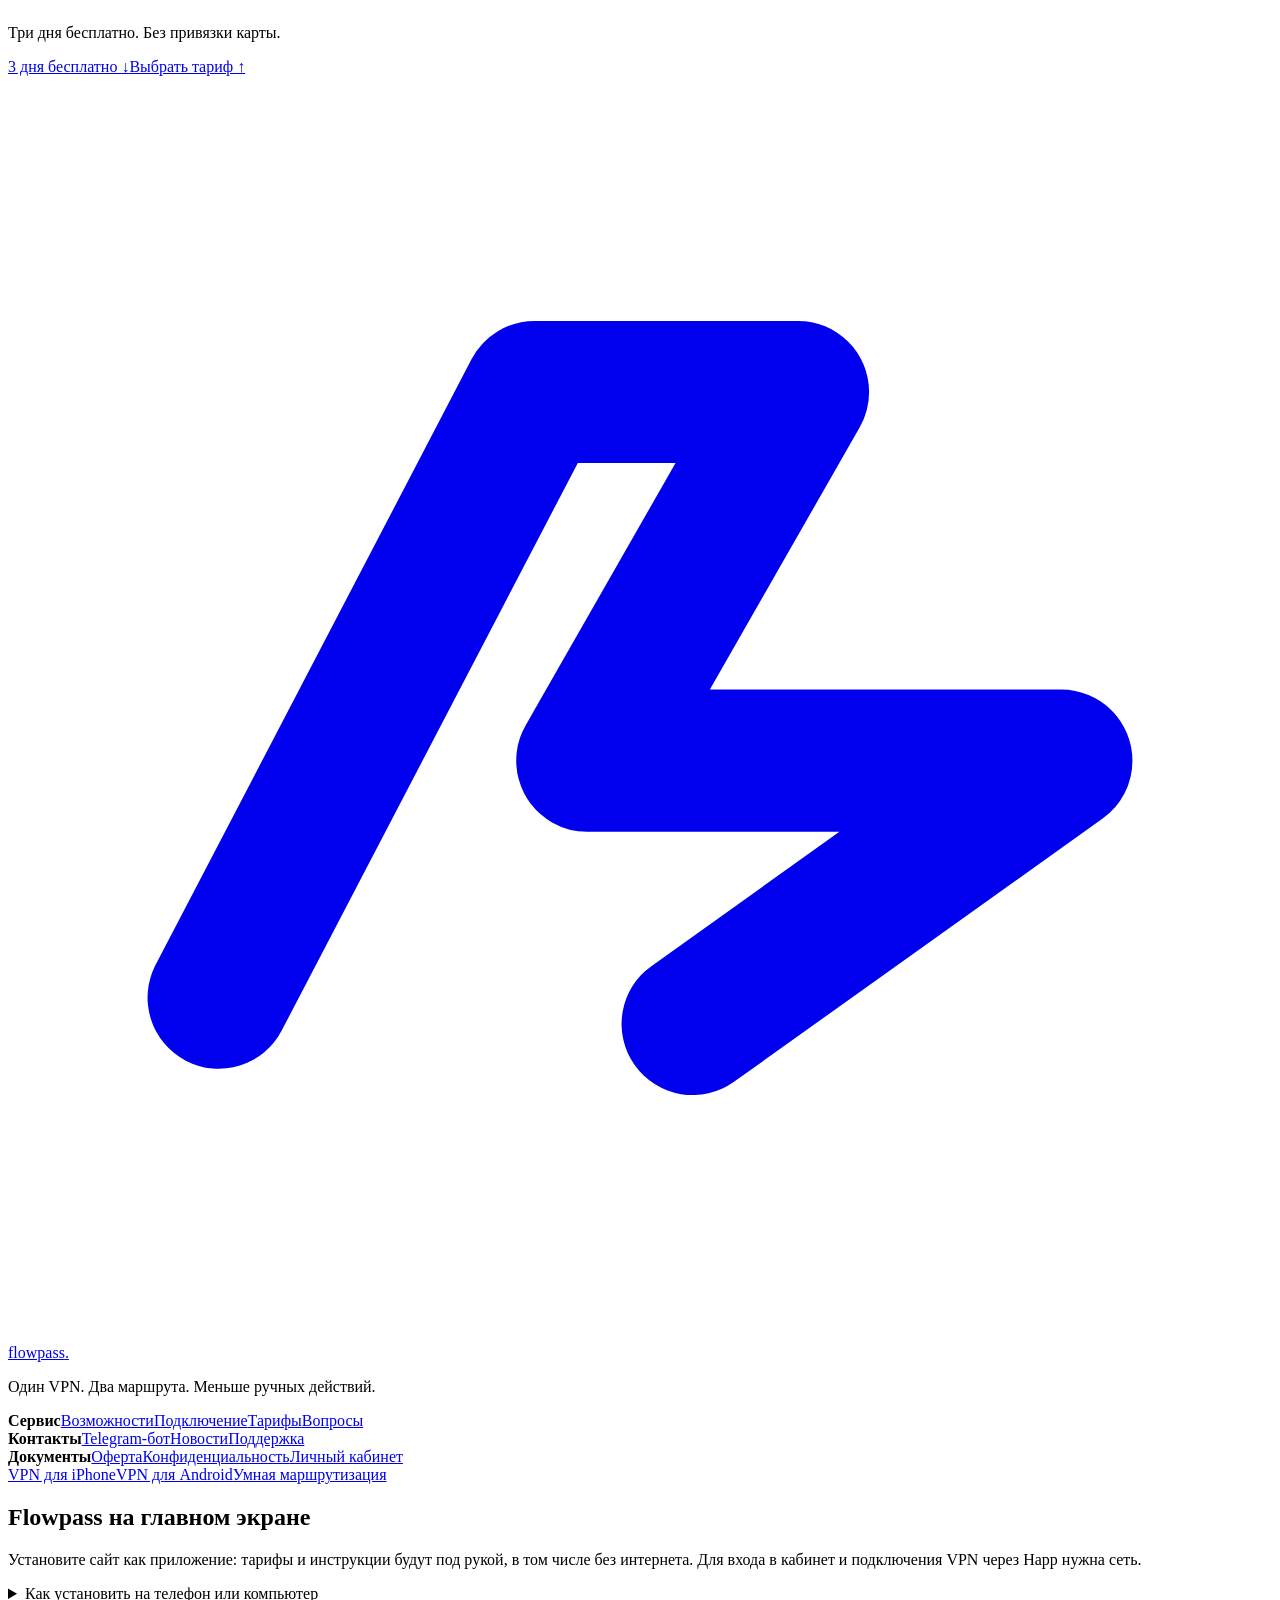
==== commit 79bf044f: "Link subscription duration benefit to pricing options" ====
--- a/index.html
+++ b/index.html
@@ -5,7 +5,7 @@
 <meta name="theme-color" content="#090f1a"><meta name="description" content="Flowpass — VPN с умной маршрутизацией. Российские сервисы напрямую, зарубежные сайты через VPN. 3 дня бесплатно, тарифы от 149 ₽, без автосписаний.">
 <meta property="og:title" content="Flowpass — интернет идёт своим маршрутом"><meta property="og:description" content="Один VPN. Два умных маршрута. Без лишних переключений."><meta property="og:type" content="website"><meta property="og:url" content="https://flowpass.online/"><link rel="canonical" href="https://flowpass.online/"><link rel="icon" href="/vlad/favicon.svg" type="image/svg+xml"><title>Flowpass — умный VPN для iPhone, Android и компьютера</title>
 <link rel="preconnect" href="https://fonts.googleapis.com"><link rel="preconnect" href="https://fonts.gstatic.com" crossorigin><link href="https://fonts.googleapis.com/css2?family=DM+Sans:wght@400;500;600;700&family=Manrope:wght@400;500;600;700;800&display=swap" rel="stylesheet">
-<link rel="stylesheet" href="/vlad/assets/site.css?v=0a3135edefc5"><link rel="stylesheet" href="/vlad/assets/seo.css?v=659fb226c070">
+<link rel="stylesheet" href="/vlad/assets/site.css?v=0a3135edefc5"><link rel="stylesheet" href="/vlad/assets/seo.css?v=cbbc16394cb4">
 <script type="application/ld+json">[{"@context": "https://schema.org", "@type": "Service", "@id": "https://flowpass.online/#service", "name": "Flowpass VPN", "serviceType": "VPN-подписка", "url": "https://flowpass.online/", "description": "VPN-сервис с автоматической маршрутизацией трафика. Подключение через сторонний клиент Happ.", "offers": {"@type": "Offer", "price": "149", "priceCurrency": "RUB", "url": "https://lk.flowpass.online/buy/get", "description": "Доступ на 30 дней. Финальные условия — в личном кабинете."}}]</script>
 <meta name="robots" content="index, follow"><meta property="og:image" content="https://ivangusarov386-lab.github.io/vlad/assets/flowpass-social.png"><meta property="og:image:width" content="1200"><meta property="og:image:height" content="630"><meta property="og:image:alt" content="Flowpass — интернет идёт своим маршрутом"><meta property="og:locale" content="ru_RU"><meta name="twitter:card" content="summary_large_image"><link rel="manifest" href="/vlad/manifest.webmanifest"><link rel="apple-touch-icon" sizes="180x180" href="/vlad/assets/icons/apple-touch-icon.png"><meta name="mobile-web-app-capable" content="yes"><meta name="apple-mobile-web-app-capable" content="yes"><meta name="apple-mobile-web-app-title" content="Flowpass"><meta name="apple-mobile-web-app-status-bar-style" content="black-translucent"><link rel="stylesheet" href="/vlad/assets/pwa.css?v=f11a0b5beb15"></head>
 <body><!-- Flowpass 3.2: verified native scroll entrance --><div class="scroll-progress" id="scroll-progress" aria-hidden="true"></div>
@@ -16,7 +16,7 @@
 <div class="container hero-content"><div class="hero-copy"><div class="intro-pill"><span class="intro-pill-copy">Flowpass · VPN с умной маршрутизацией <span class="intro-pill-price">· от 149 рублей</span></span></div><h1>Интернет идёт<br><em>своим маршрутом.</em></h1><div class="hero-lead hero-summary"><p>Один VPN для привычного интернета:</p><ul><li>Российские сервисы открываются напрямую,</li><li>Зарубежные — через VPN.</li><li>Для Gemini, ElevenLabs и Spotify есть отдельный сервер — выберите «🧠 AI» в списке серверов приложения.</li></ul><p>Без постоянных переключений и сложных настроек.</p></div><div class="hero-buttons"><a class="btn btn-dark" href="#tariffs">3 дня бесплатно <span class="arrow" aria-hidden="true">↓</span></a><a class="btn btn-outline" href="#paid-plans">Выбрать тариф <span class="arrow" aria-hidden="true">↓</span></a></div><p class="hero-help"><a href="#benefits">Как это работает <span aria-hidden="true">↓</span></a></p><div class="hero-meta"><span>3 дня бесплатно</span><span>Без карты</span><span>Без автосписаний</span></div></div>
 <div class="route-scene" aria-label="Интерактивная демонстрация маршрутизации Flowpass"><div class="scene-back"></div><div class="route-card signature-panel"><div class="route-top"><strong>FLOWPASS / SMART ROUTING</strong><span class="live"><span class="indicator"></span>Режим маршрутов</span></div><div class="route-heading"><strong>Один вход. Три пути.</strong><span>СХЕМА / 01</span></div><div class="flow-board" id="flow-board"><svg class="flow-traces" viewBox="0 0 420 264" preserveAspectRatio="none" aria-hidden="true"><defs><linearGradient id="lineLocal" x1="0" x2="1"><stop stop-color="#8baac8"/><stop offset="1" stop-color="#7599b7"/></linearGradient><linearGradient id="lineVpn" x1="0" x2="1"><stop stop-color="#7da7d3"/><stop offset="1" stop-color="#3979d1"/></linearGradient></defs><path class="trace-base" d="M 138 132 C 205 132 187 42 267 42"/><path class="trace-base" d="M 138 132 C 205 132 187 132 267 132"/><path class="trace-base" d="M 138 132 C 205 132 187 222 267 222"/><path class="trace-active track-local" d="M 138 132 C 205 132 187 42 267 42"/><path class="trace-active track-vpn" d="M 138 132 C 205 132 187 132 267 132"/><path class="trace-active track-ai" d="M 138 132 C 205 132 187 222 267 222"/><circle class="dot d1" r="4"><animateMotion dur="4.5s" repeatCount="indefinite" path="M 138 132 C 205 132 187 42 267 42"/></circle><circle class="dot d2" r="4"><animateMotion dur="3.5s" repeatCount="indefinite" path="M 138 132 C 205 132 187 132 267 132"/></circle><circle class="dot d3" r="4"><animateMotion dur="5.5s" repeatCount="indefinite" path="M 138 132 C 205 132 187 222 267 222"/></circle></svg><div class="flow-origin"><span class="device-glyph" aria-hidden="true">◈</span><strong>FLOWPASS</strong><small>Умный профиль</small></div><div class="flow-endpoints"><button type="button" class="flow-target active" data-route="local" aria-pressed="true"><span class="flow-bullet">⌂</span><span><strong>Россия</strong><small>Напрямую</small></span><span class="flow-arrow">↗</span></button><button type="button" class="flow-target" data-route="vpn" aria-pressed="false"><span class="flow-bullet">◎</span><span><strong>Весь мир</strong><small>Через VPN</small></span><span class="flow-arrow">↗</span></button><button type="button" class="flow-target" data-route="ai" aria-pressed="false"><span class="flow-bullet">✳</span><span><strong>AI-сервисы</strong><small>Отдельный маршрут</small></span><span class="flow-arrow">↗</span></button></div></div><div class="flow-status"><span class="status-pulse"></span><span id="route-explain" aria-live="polite">Российские сервисы работают напрямую — без лишнего VPN-маршрута.</span></div><div class="flow-panel-foot"><span>FLOWPASS ENGINE</span><span>АВТОМАТИЧЕСКИЙ ВЫБОР ПУТИ ↗</span></div></div><div class="scene-label">Технология без лишних действий ↗</div></div><div class="scrollnote">SCROLL TO EXPLORE ↓</div></div>
 <div class="signal"><div class="container signalgrid"><div class="signalitem"><strong>Автоматически</strong><span>Умная маршрутизация</span></div><div class="signalitem"><strong>До 2 устройств</strong><span>В платной подписке</span></div><div class="signalitem"><strong>Безлимитный трафик</strong><span>На платных тарифах</span></div><div class="signalitem"><strong>От 149 ₽</strong><span>За 30 дней доступа</span></div></div></div>
-<main><div class="ambient-orb one" aria-hidden="true"></div><div class="ambient-orb two" aria-hidden="true"></div><section class="section-pad" id="benefits"><div class="container"><div class="sectionlead"><div class="eyebrow">Меньше сложностей</div><h2>Технология, которую<br>не нужно замечать.</h2><p>Flowpass работает в фоне вашей цифровой жизни. Главная идея — привычный интернет без постоянного управления подключением.</p></div><div class="benefitgrid"><article class="benefit big"><span class="number">01 / SMART ROUTING</span><h3>Маршрутизация без лишних действий</h3><p>Российские сервисы работают напрямую, а нужный зарубежный трафик направляется через VPN.</p><a class="article-link" href="/vlad/smart-routing/">Как работает умная маршрутизация ↗</a></article><article class="benefit"><span class="number">02 / EVERYDAY USE</span><h3>Для разных устройств</h3><p>Телефон, компьютер и совместимые телевизоры. Инструкции для каждой платформы.</p></article><article class="benefit"><span class="number">03 / FULL CONTROL</span><h3>Вы решаете, когда продлевать</h3><p>Никаких автоматических списаний. Срок подписки выбираете самостоятельно.</p></article></div></div></section>
+<main><div class="ambient-orb one" aria-hidden="true"></div><div class="ambient-orb two" aria-hidden="true"></div><section class="section-pad" id="benefits"><div class="container"><div class="sectionlead"><div class="eyebrow">Меньше сложностей</div><h2>Технология, которую<br>не нужно замечать.</h2><p>Flowpass работает в фоне вашей цифровой жизни. Главная идея — привычный интернет без постоянного управления подключением.</p></div><div class="benefitgrid"><article class="benefit big"><span class="number">01 / SMART ROUTING</span><h3>Маршрутизация без лишних действий</h3><p>Российские сервисы работают напрямую, а нужный зарубежный трафик направляется через VPN.</p><a class="article-link" href="/vlad/smart-routing/">Как работает умная маршрутизация ↗</a></article><article class="benefit"><span class="number">02 / EVERYDAY USE</span><h3>Для разных устройств</h3><p>Телефон, компьютер и совместимые телевизоры. Инструкции для каждой платформы.</p></article><article class="benefit"><span class="number">03 / FULL CONTROL</span><h3>Вы решаете, когда продлевать</h3><p>Никаких автоматических списаний. <a class="benefit-link" href="#tariffs">Срок подписки выбираете самостоятельно.</a></p></article></div></div></section>
 <section class="section-pad how" id="connect"><div class="container step-layout"><div class="sectionlead"><div class="eyebrow">Подключение</div><h2>Несколько шагов.<br>И вы в сети.</h2><p>Выберите устройство: инструкция адаптируется под вашу платформу. Для подключения используется совместимый клиент Happ.</p></div><div><div class="device-tabs" role="tablist" aria-label="Выбрать устройство"><button class="device-tab" aria-selected="true" data-device="iphone">iPhone</button><button class="device-tab" aria-selected="false" data-device="android">Android</button><button class="device-tab" aria-selected="false" data-device="windows">Windows</button><button class="device-tab" aria-selected="false" data-device="macos">macOS</button><button class="device-tab" aria-selected="false" data-device="tv">TV</button></div><div class="steps" id="steps-list" data-base-url="/vlad/" aria-live="polite"><div class="step"><span class="step-num">01</span><div><strong>Создайте аккаунт</strong><p>Откройте <a href="https://lk.flowpass.online/login">личный кабинет</a> и активируйте пробный доступ.</p></div></div><div class="step"><span class="step-num">02</span><div><strong>Установите Happ для iPhone</strong><p>Установите приложение из App Store.</p><a class="step-action" href="https://apps.apple.com/app/happ-proxy-utility/id6504287215" target="_blank" rel="noopener noreferrer">Перейти <span aria-hidden="true">↗</span></a></div></div><div class="step"><span class="step-num">03</span><div><strong>Добавьте подключение</strong><p>В кабинете в разделе «Подписка» выберите добавление в Happ и активируйте соединение.</p><a class="step-guide" href="/vlad/vpn/iphone/">Подробная инструкция для iPhone <span aria-hidden="true">↗</span></a></div></div></div></div></div></section>
 <section class="section-pad pricing" id="tariffs"><div class="container"><div class="sectionlead"><div class="eyebrow">Тарифы</div><h2>Выберите,<br>с чего начать.</h2><p>Без скрытых уровней доступа. На каждом платном тарифе — безлимитный трафик и два устройства.</p></div><article class="trial-card" id="trial-access" aria-labelledby="trial-title"><div><div class="eyebrow">Пробный доступ</div><h3 id="trial-title">3 дня бесплатно</h3><p>Проверьте Flowpass в своих привычных сценариях, прежде чем выбирать платную подписку.</p><ul class="trial-terms"><li>3 ГБ трафика</li><li>Одно устройство</li><li>Без привязки карты</li></ul></div><div class="trial-choice"><div class="trial-price">0 <small>₽</small></div><span class="trial-caption">за пробный период</span><a class="btn btn-light" href="https://lk.flowpass.online/login">Начать бесплатно <span class="arrow" aria-hidden="true">↗</span></a></div></article><div class="price-grid" id="paid-plans"><article class="price-card"><h3>30 дней</h3><div class="price-value">149 <small>₽</small></div><div class="price-unit">149 ₽ / месяц</div><div class="price-sep"></div><p class="price-copy">Попробовать сервис на месяц.</p><a class="btn btn-outline plan-buy" href="https://lk.flowpass.online/buy/get"><span>30 дней за 149&nbsp;₽</span><span class="arrow" aria-hidden="true">↗</span></a></article><article class="price-card"><h3>90 дней</h3><div class="price-value">399 <small>₽</small></div><div class="price-unit">≈ 133 ₽ / месяц</div><div class="price-sep"></div><p class="price-copy">Больше времени по сниженной цене.</p><a class="btn btn-outline plan-buy" href="https://lk.flowpass.online/buy/get"><span>90 дней за 399&nbsp;₽</span><span class="arrow" aria-hidden="true">↗</span></a></article><article class="price-card"><h3>180 дней</h3><div class="price-value">699 <small>₽</small></div><div class="price-unit">≈ 117 ₽ / месяц</div><div class="price-sep"></div><p class="price-copy">Полгода без необходимости продлевать каждый месяц.</p><a class="btn btn-outline plan-buy" href="https://lk.flowpass.online/buy/get"><span>180 дней за 699&nbsp;₽</span><span class="arrow" aria-hidden="true">↗</span></a></article><article class="price-card featured"><span class="best">ЛУЧШАЯ ЦЕНА</span><h3>365 дней</h3><div class="price-value">1 199 <small>₽</small></div><div class="price-unit">≈ 100 ₽ / месяц</div><div class="price-sep"></div><p class="price-copy">Год доступа по минимальной цене за месяц.</p><a class="btn plan-buy" href="https://lk.flowpass.online/buy/get"><span>365 дней за 1 199&nbsp;₽</span><span class="arrow" aria-hidden="true">↗</span></a></article></div><div class="pricing-bottom"><a href="#trial-access">3 дня и 3 ГБ бесплатно на одном устройстве</a> · Без привязки банковской карты · Без автосписаний<br>Финальные условия отображаются при оформлении. <a href="https://lk.flowpass.online/offer">Публичная оферта</a>.</div></div></section>
 <section class="section-pad" id="faq"><div class="container faq-grid"><div class="sectionlead"><div class="eyebrow">Нужно знать</div><h2>Без мелкого<br>шрифта.</h2><p>Короткие ответы на самые частые вопросы. Если что-то не работает — <a href="https://t.me/Flowpass_helper_bot" style="text-decoration:underline">напишите в поддержку</a>.</p></div><div class="faqlist"><div class="faqitem"><button aria-expanded="true">Что включено в пробный период?<span>−</span></button><div class="faqanswer">3 дня доступа и 3 ГБ трафика на одном устройстве. Привязывать банковскую карту не требуется.</div></div><div class="faqitem"><button aria-expanded="false">Почему используется приложение Happ?<span>+</span></button><div class="faqanswer" hidden>Flowpass предоставляет VPN-подписку и параметры серверов, а Happ — приложение для подключения. Это два разных продукта.</div></div><div class="faqitem"><button aria-expanded="false">Сколько устройств можно подключить?<span>+</span></button><div class="faqanswer" hidden>Платная подписка рассчитана на два устройства, пробный доступ — на одно.</div></div><div class="faqitem"><button aria-expanded="false">Подписка продлевается автоматически?<span>+</span></button><div class="faqanswer" hidden>Нет. Продление выполняется вручную в личном кабинете после завершения оплаченного срока.</div></div><div class="faqitem"><button aria-expanded="false">Что делать, если соединение не работает?<span>+</span></button><div class="faqanswer" hidden>Обновите подписку в Happ, попробуйте другой сервер и при необходимости обратитесь в <a href="https://t.me/Flowpass_helper_bot">поддержку Flowpass</a>.</div></div></div></div></section>
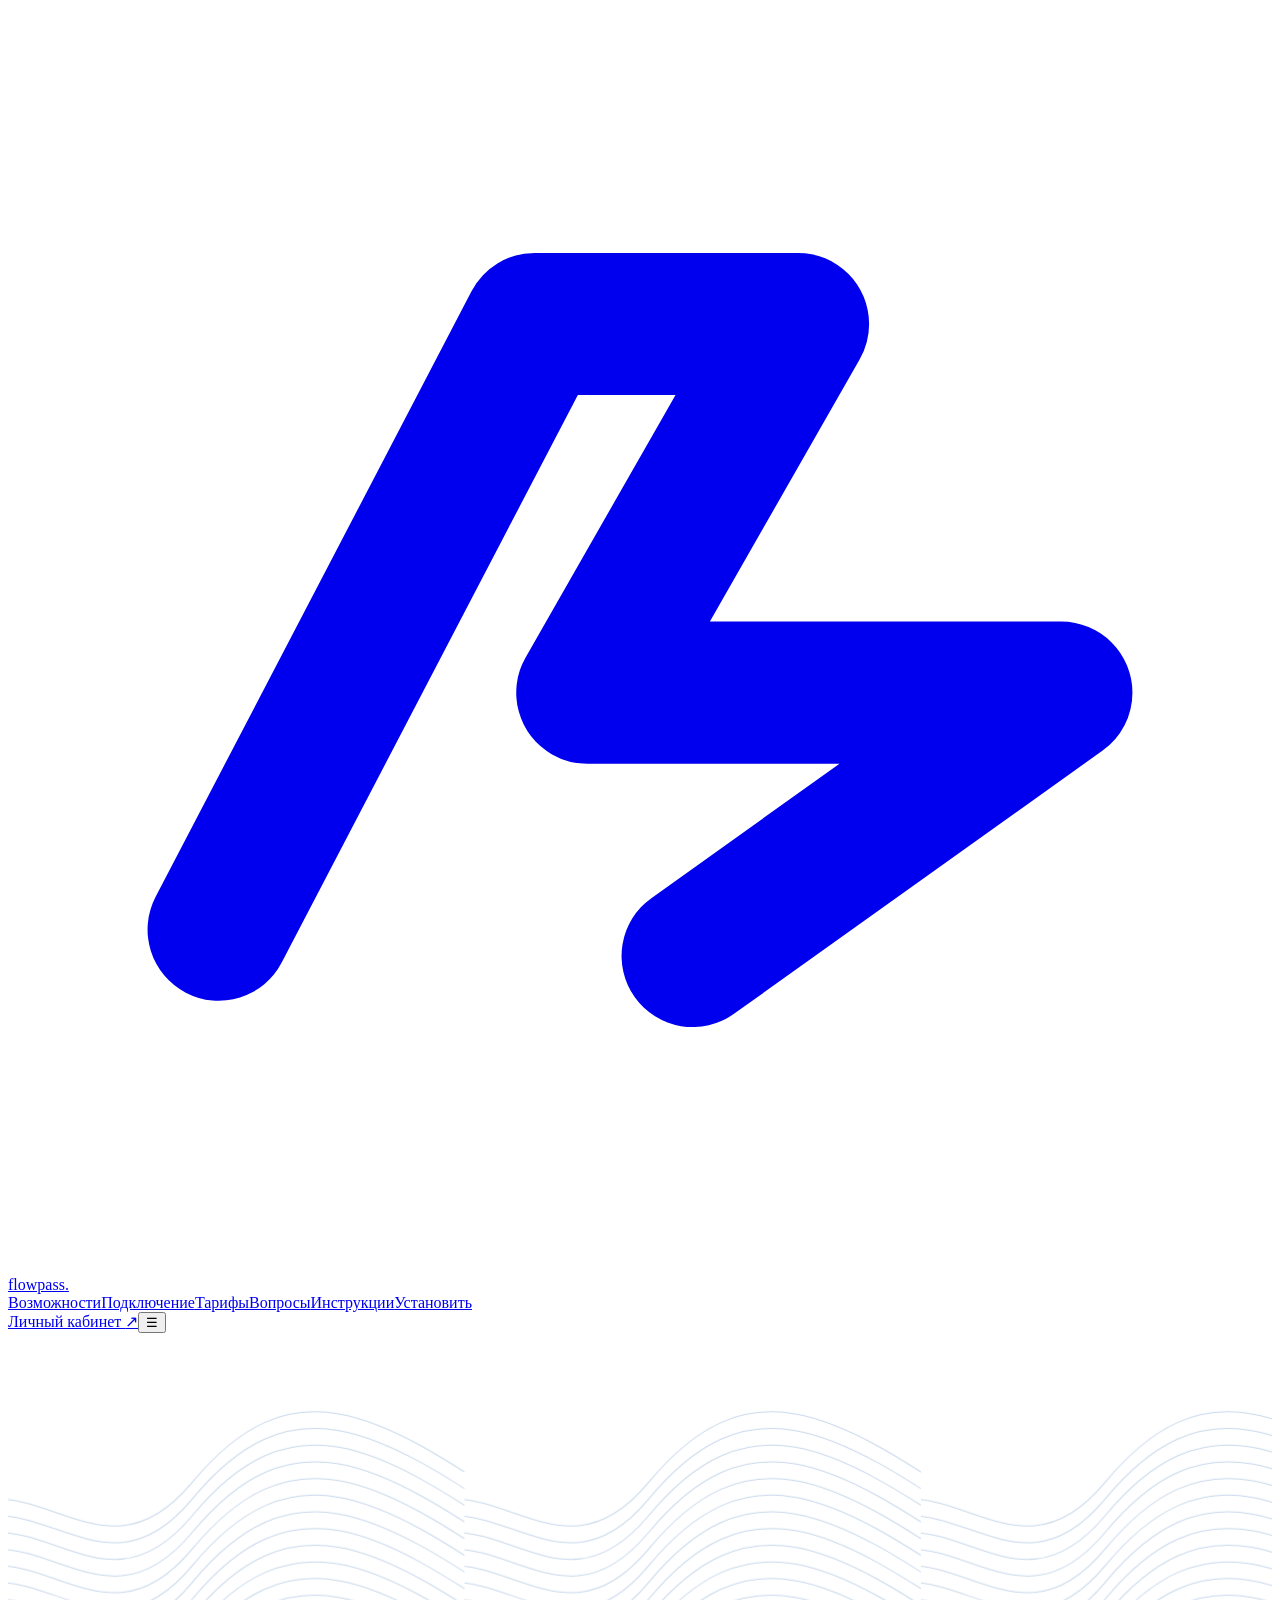
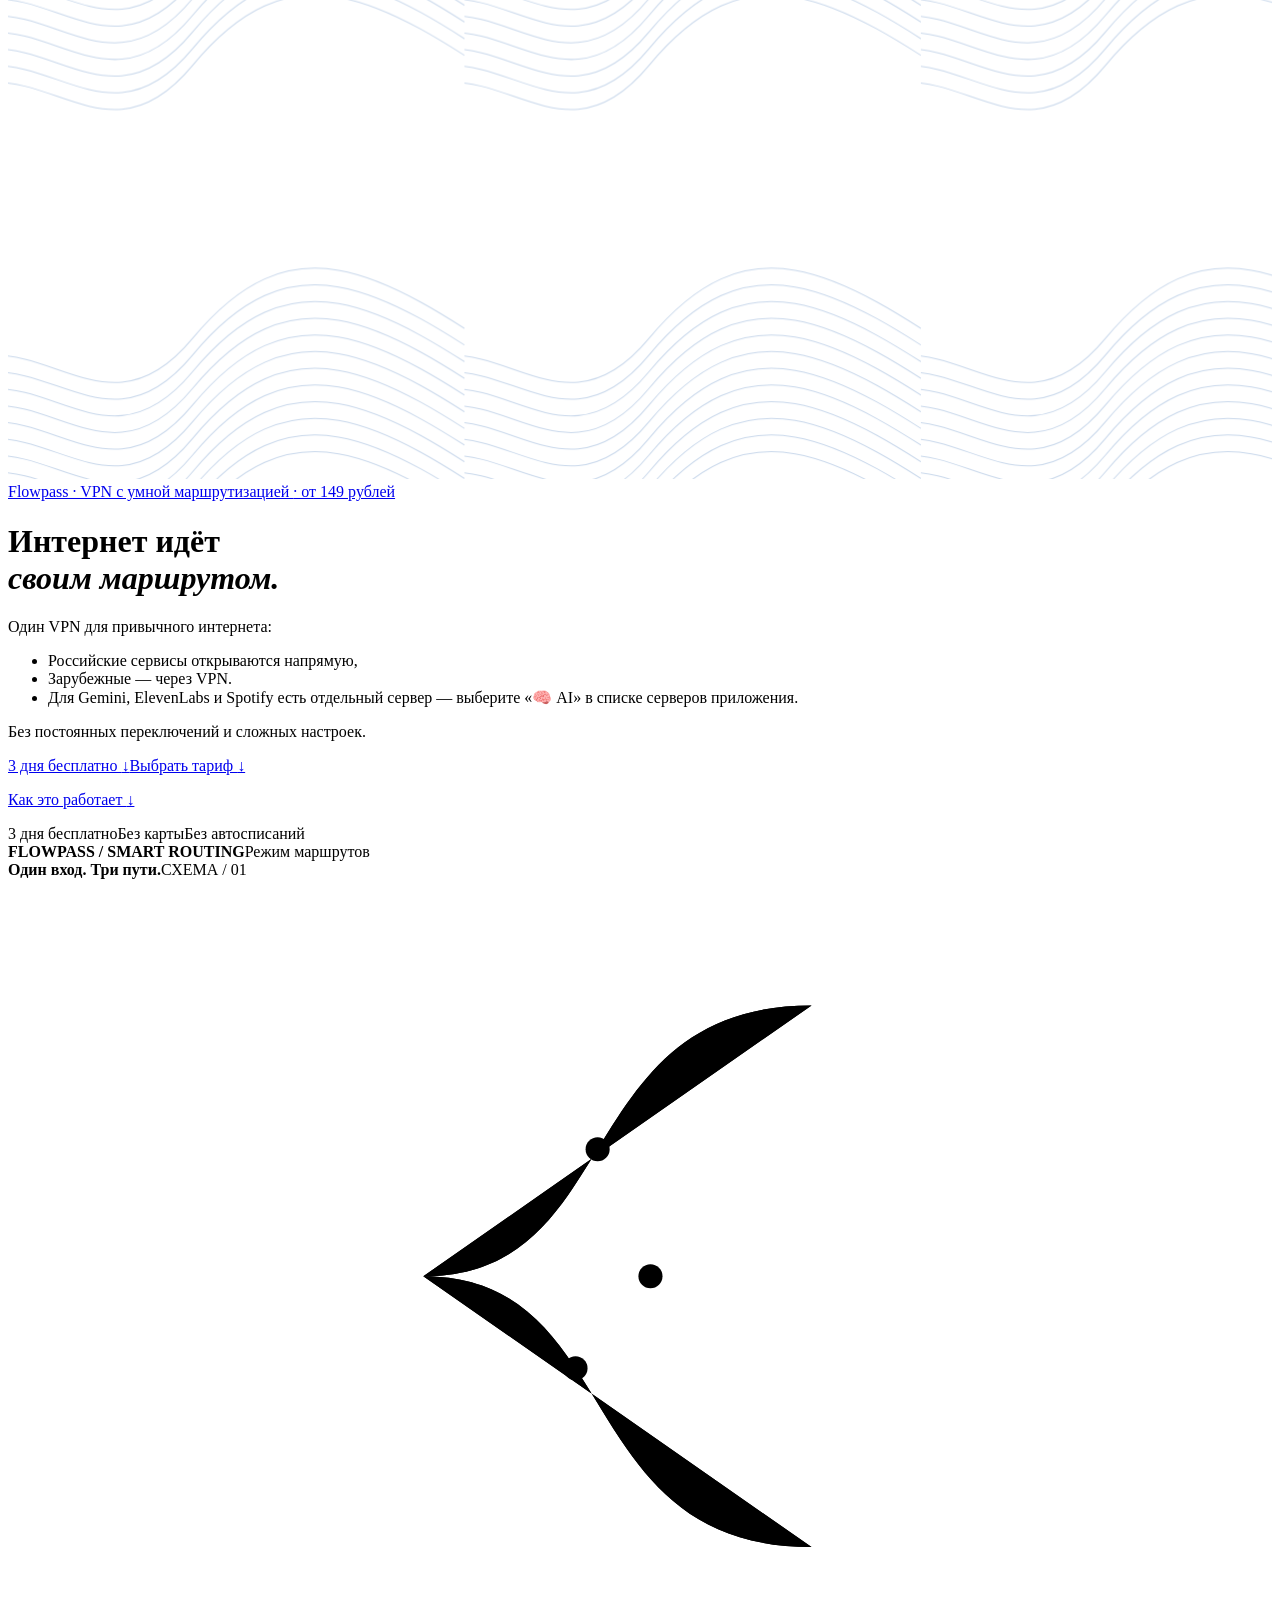
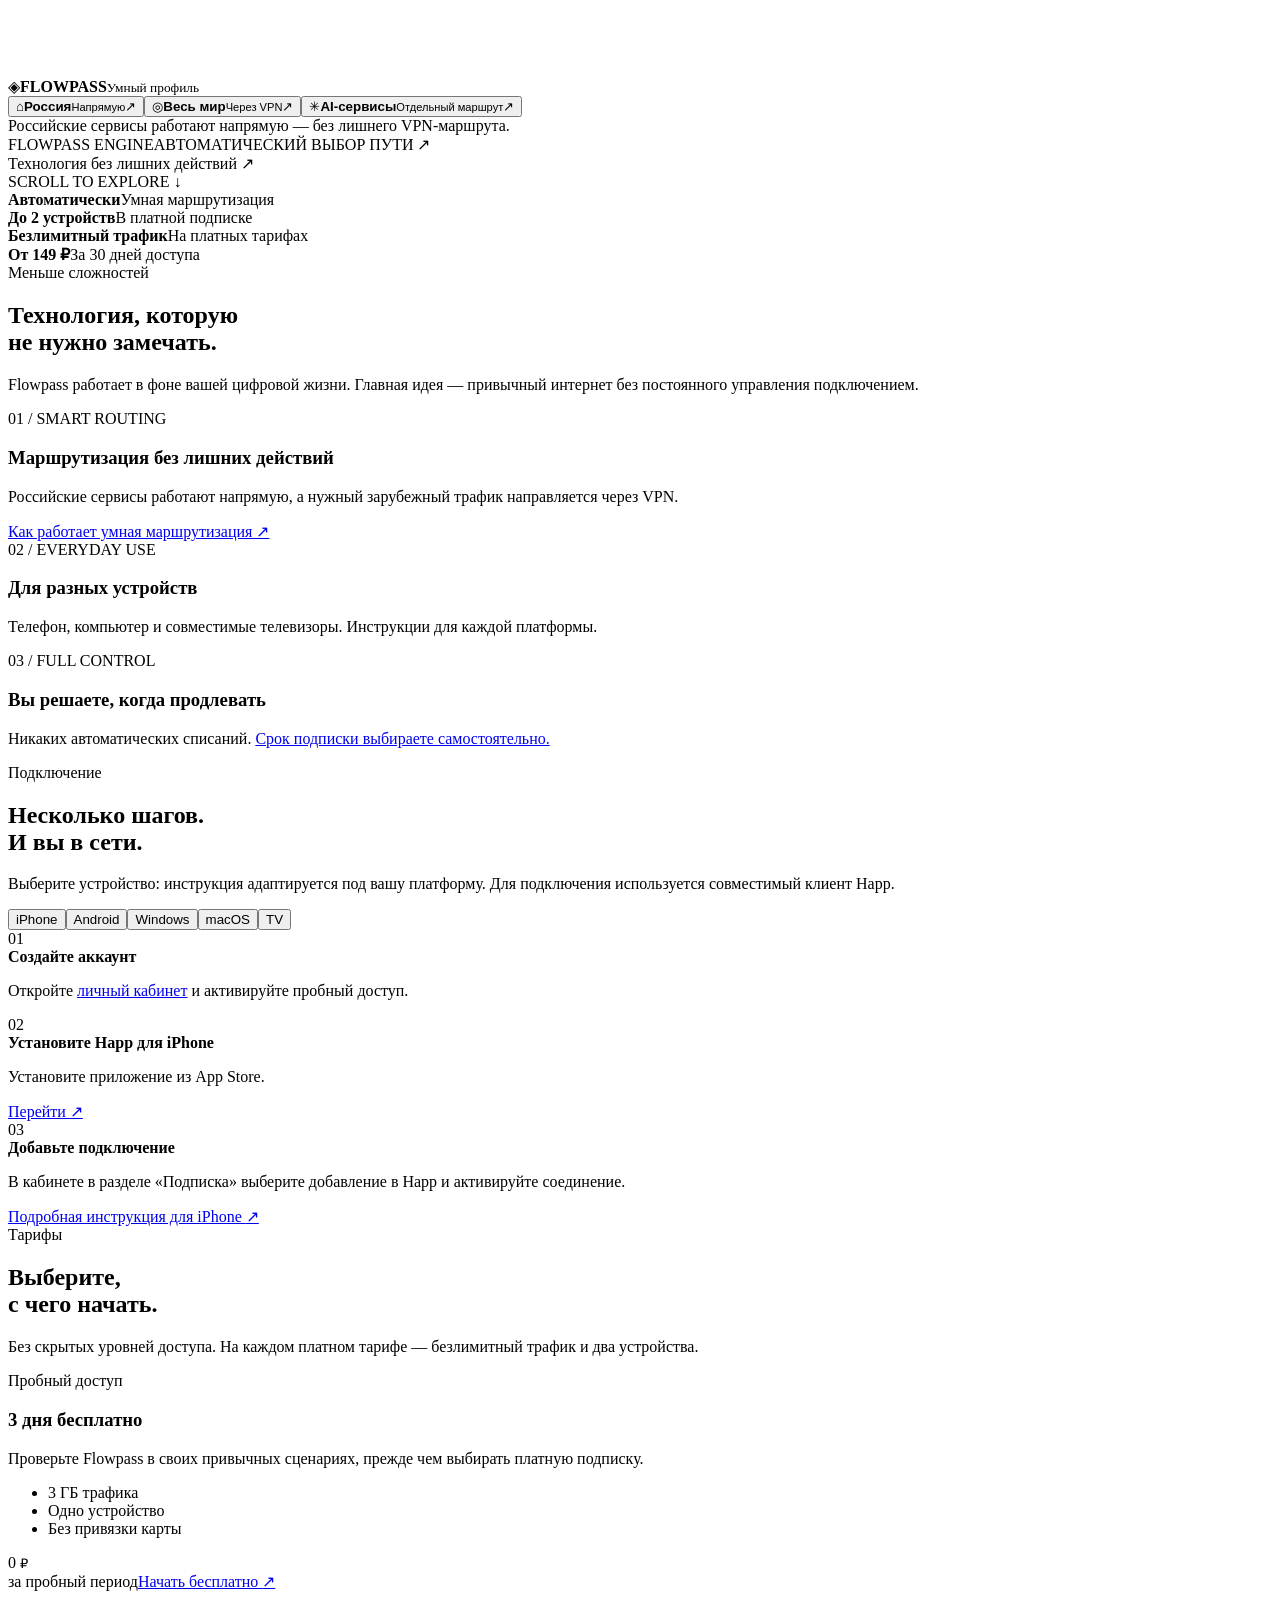
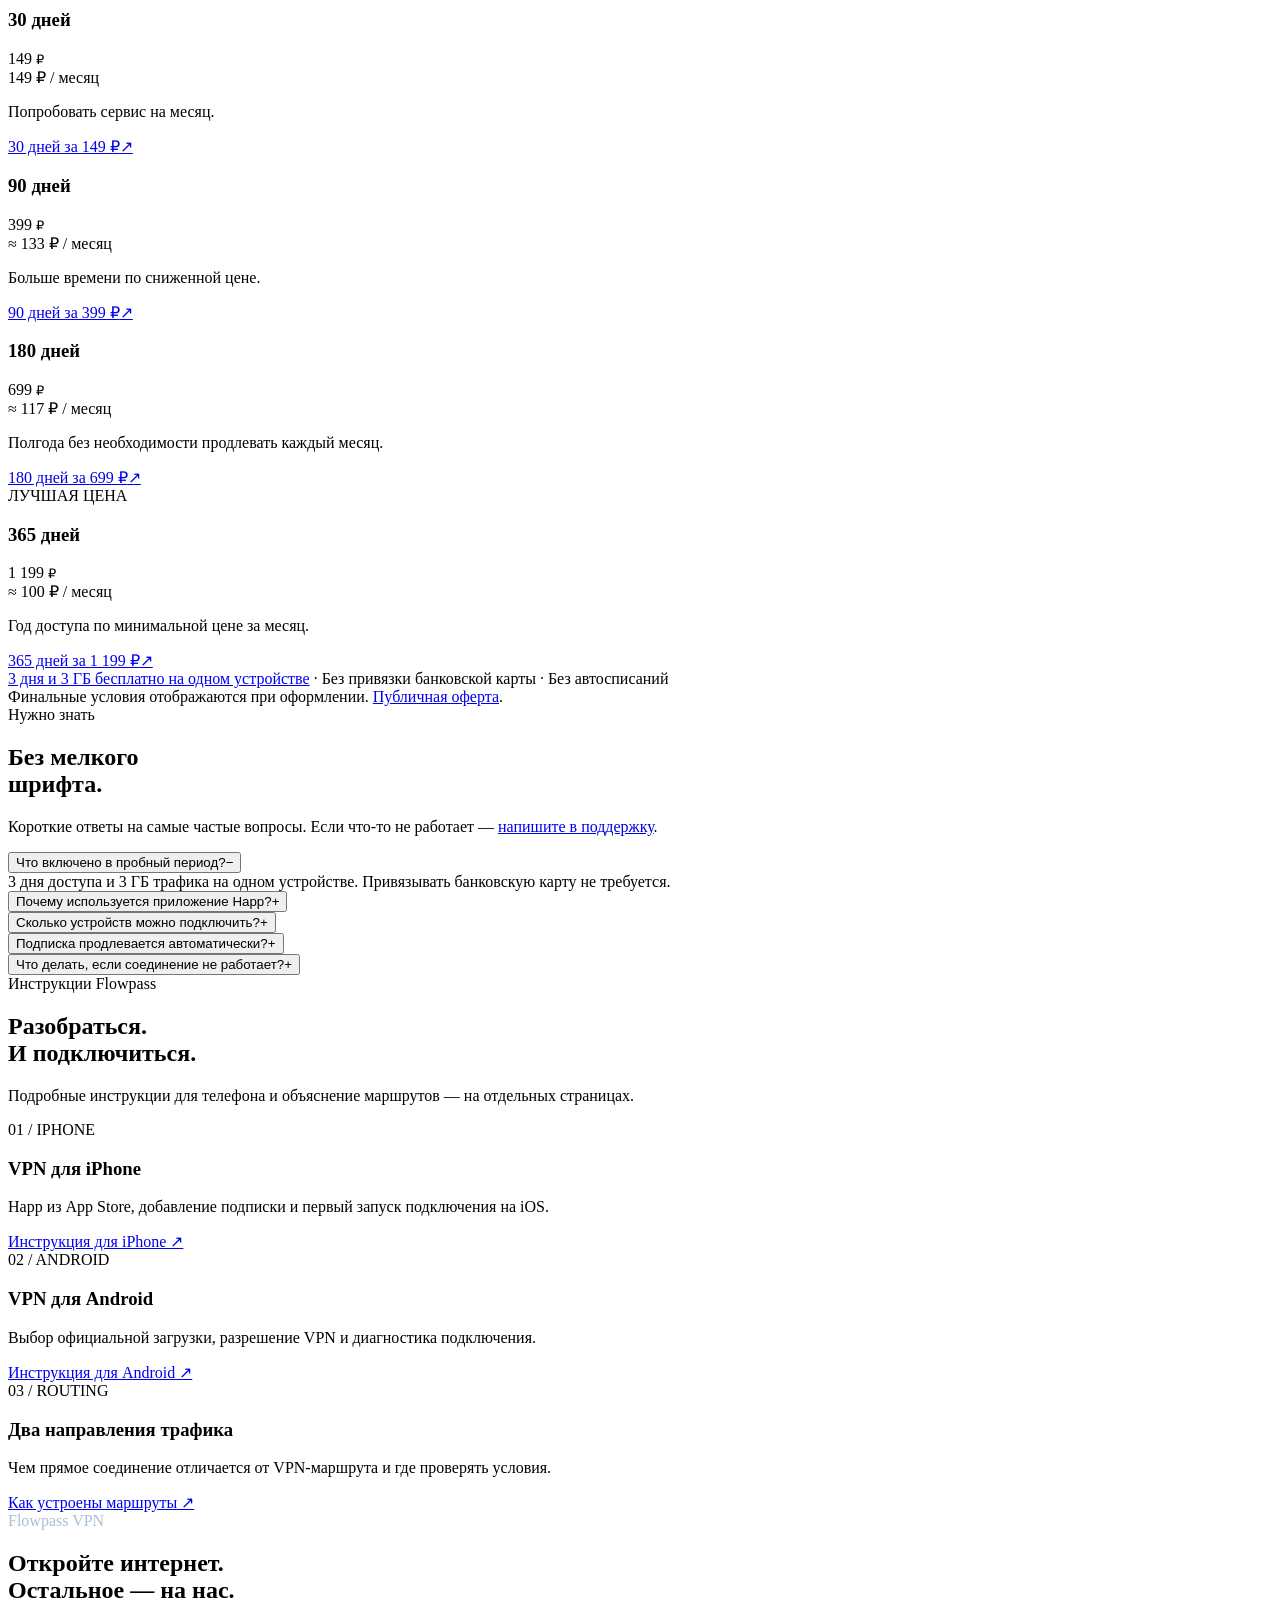
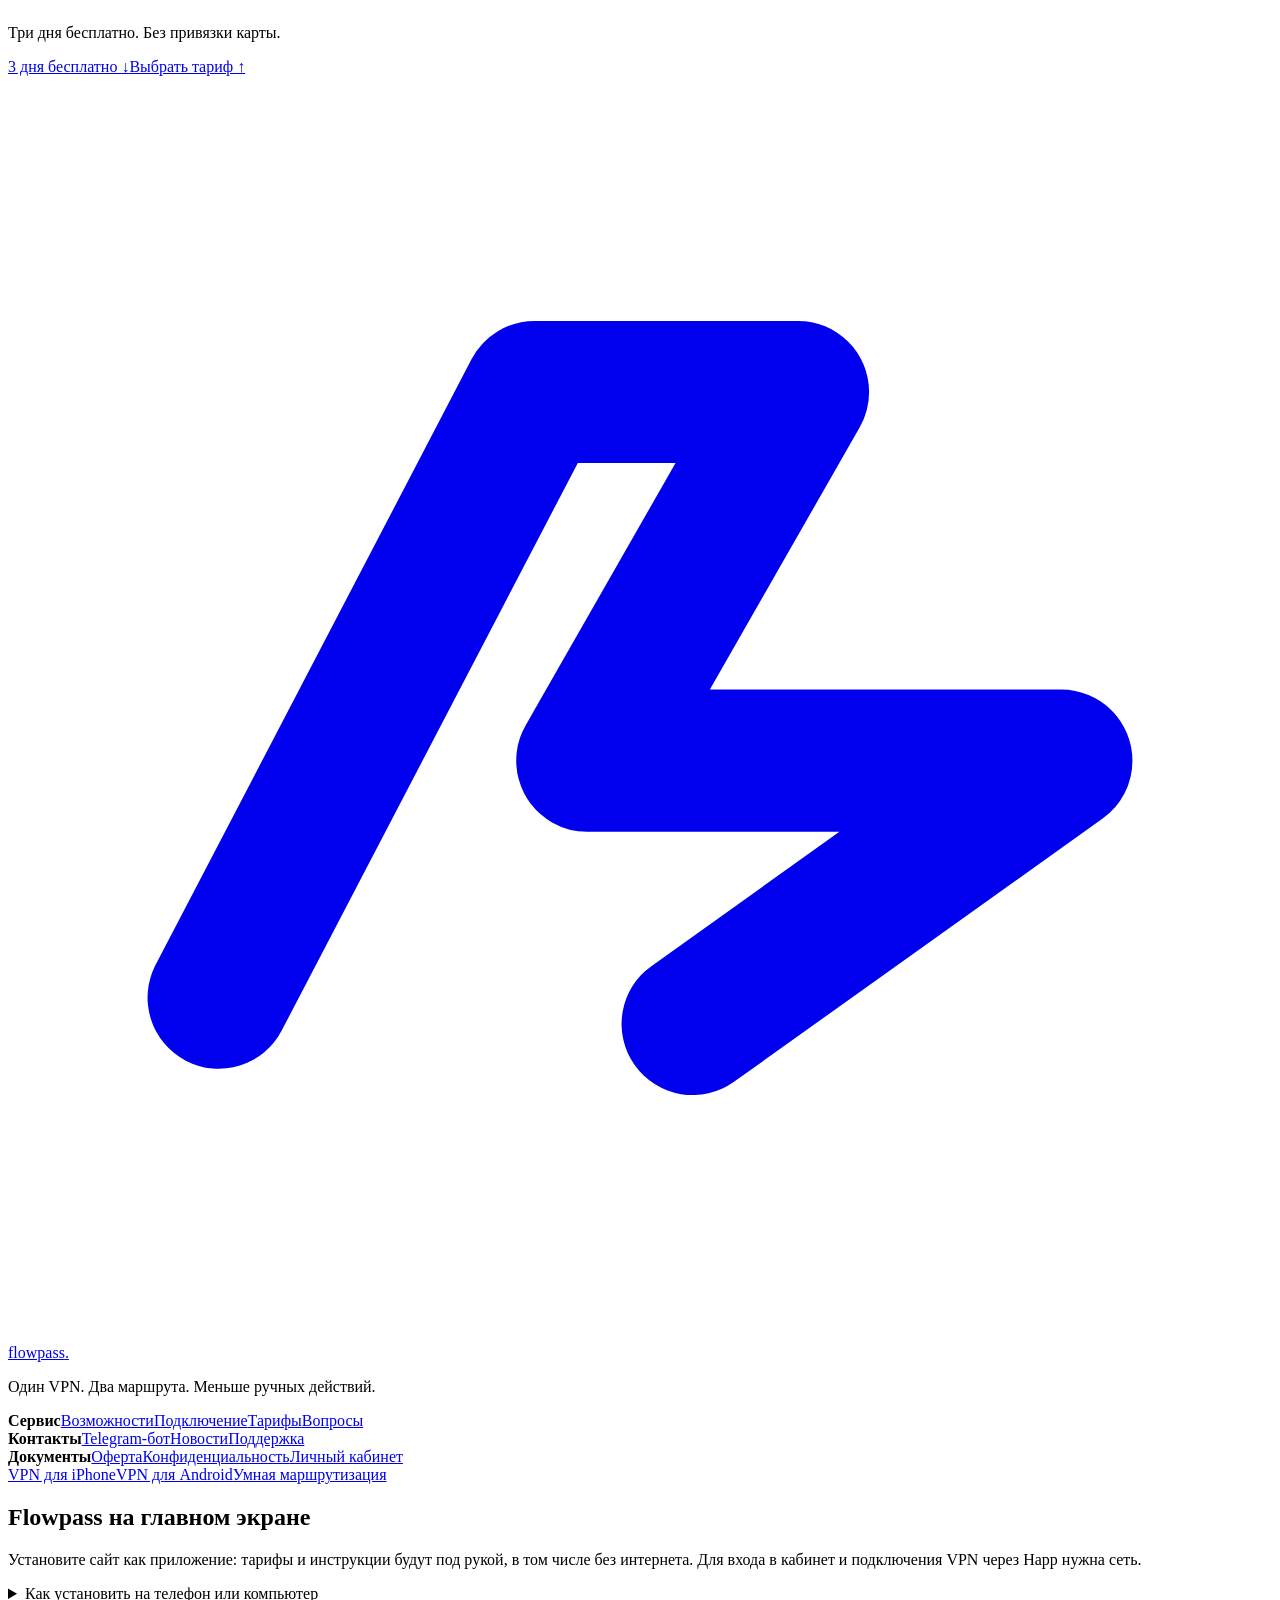
==== commit 61723137: "Make hero promo pill link to pricing choices" ====
--- a/index.html
+++ b/index.html
@@ -13,7 +13,7 @@
 <div class="hero" id="top">
 <svg class="terrain" preserveAspectRatio="xMidYMid slice" viewBox="0 0 1440 850" aria-hidden="true"><defs><pattern id="contours" x="0" y="0" width="520" height="520" patternUnits="userSpaceOnUse"><g fill="none" stroke="#7a9fce" stroke-width="1.15" opacity=".75"><path d="M-100 230C20 110 98 305 210 170S419 88 580 198"/><path d="M-100 249C20 129 98 324 210 189S419 107 580 217"/><path d="M-100 268C20 148 98 343 210 208S419 126 580 236"/><path d="M-100 287C20 167 98 362 210 227S419 145 580 255"/><path d="M-100 306C20 186 98 381 210 246S419 164 580 274"/><path d="M-100 325C20 205 98 400 210 265S419 183 580 293"/><path d="M-100 344C20 224 98 419 210 284S419 202 580 312"/><path d="M-100 363C20 243 98 438 210 303S419 221 580 331"/><path d="M-100 382C20 262 98 457 210 322S419 240 580 350"/><path d="M-100 401C20 281 98 476 210 341S419 259 580 369"/><path d="M-100 420C20 300 98 495 210 360S419 278 580 388"/><path d="M-100 439C20 319 98 514 210 379S419 297 580 407"/></g></pattern></defs><rect width="1440" height="850" fill="url(#contours)" opacity=".55"/></svg>
 
-<div class="container hero-content"><div class="hero-copy"><div class="intro-pill"><span class="intro-pill-copy">Flowpass · VPN с умной маршрутизацией <span class="intro-pill-price">· от 149 рублей</span></span></div><h1>Интернет идёт<br><em>своим маршрутом.</em></h1><div class="hero-lead hero-summary"><p>Один VPN для привычного интернета:</p><ul><li>Российские сервисы открываются напрямую,</li><li>Зарубежные — через VPN.</li><li>Для Gemini, ElevenLabs и Spotify есть отдельный сервер — выберите «🧠 AI» в списке серверов приложения.</li></ul><p>Без постоянных переключений и сложных настроек.</p></div><div class="hero-buttons"><a class="btn btn-dark" href="#tariffs">3 дня бесплатно <span class="arrow" aria-hidden="true">↓</span></a><a class="btn btn-outline" href="#paid-plans">Выбрать тариф <span class="arrow" aria-hidden="true">↓</span></a></div><p class="hero-help"><a href="#benefits">Как это работает <span aria-hidden="true">↓</span></a></p><div class="hero-meta"><span>3 дня бесплатно</span><span>Без карты</span><span>Без автосписаний</span></div></div>
+<div class="container hero-content"><div class="hero-copy"><a class="intro-pill" href="#tariffs"><span class="intro-pill-copy">Flowpass · VPN с умной маршрутизацией <span class="intro-pill-price">· от 149 рублей</span></span></a><h1>Интернет идёт<br><em>своим маршрутом.</em></h1><div class="hero-lead hero-summary"><p>Один VPN для привычного интернета:</p><ul><li>Российские сервисы открываются напрямую,</li><li>Зарубежные — через VPN.</li><li>Для Gemini, ElevenLabs и Spotify есть отдельный сервер — выберите «🧠 AI» в списке серверов приложения.</li></ul><p>Без постоянных переключений и сложных настроек.</p></div><div class="hero-buttons"><a class="btn btn-dark" href="#tariffs">3 дня бесплатно <span class="arrow" aria-hidden="true">↓</span></a><a class="btn btn-outline" href="#paid-plans">Выбрать тариф <span class="arrow" aria-hidden="true">↓</span></a></div><p class="hero-help"><a href="#benefits">Как это работает <span aria-hidden="true">↓</span></a></p><div class="hero-meta"><span>3 дня бесплатно</span><span>Без карты</span><span>Без автосписаний</span></div></div>
 <div class="route-scene" aria-label="Интерактивная демонстрация маршрутизации Flowpass"><div class="scene-back"></div><div class="route-card signature-panel"><div class="route-top"><strong>FLOWPASS / SMART ROUTING</strong><span class="live"><span class="indicator"></span>Режим маршрутов</span></div><div class="route-heading"><strong>Один вход. Три пути.</strong><span>СХЕМА / 01</span></div><div class="flow-board" id="flow-board"><svg class="flow-traces" viewBox="0 0 420 264" preserveAspectRatio="none" aria-hidden="true"><defs><linearGradient id="lineLocal" x1="0" x2="1"><stop stop-color="#8baac8"/><stop offset="1" stop-color="#7599b7"/></linearGradient><linearGradient id="lineVpn" x1="0" x2="1"><stop stop-color="#7da7d3"/><stop offset="1" stop-color="#3979d1"/></linearGradient></defs><path class="trace-base" d="M 138 132 C 205 132 187 42 267 42"/><path class="trace-base" d="M 138 132 C 205 132 187 132 267 132"/><path class="trace-base" d="M 138 132 C 205 132 187 222 267 222"/><path class="trace-active track-local" d="M 138 132 C 205 132 187 42 267 42"/><path class="trace-active track-vpn" d="M 138 132 C 205 132 187 132 267 132"/><path class="trace-active track-ai" d="M 138 132 C 205 132 187 222 267 222"/><circle class="dot d1" r="4"><animateMotion dur="4.5s" repeatCount="indefinite" path="M 138 132 C 205 132 187 42 267 42"/></circle><circle class="dot d2" r="4"><animateMotion dur="3.5s" repeatCount="indefinite" path="M 138 132 C 205 132 187 132 267 132"/></circle><circle class="dot d3" r="4"><animateMotion dur="5.5s" repeatCount="indefinite" path="M 138 132 C 205 132 187 222 267 222"/></circle></svg><div class="flow-origin"><span class="device-glyph" aria-hidden="true">◈</span><strong>FLOWPASS</strong><small>Умный профиль</small></div><div class="flow-endpoints"><button type="button" class="flow-target active" data-route="local" aria-pressed="true"><span class="flow-bullet">⌂</span><span><strong>Россия</strong><small>Напрямую</small></span><span class="flow-arrow">↗</span></button><button type="button" class="flow-target" data-route="vpn" aria-pressed="false"><span class="flow-bullet">◎</span><span><strong>Весь мир</strong><small>Через VPN</small></span><span class="flow-arrow">↗</span></button><button type="button" class="flow-target" data-route="ai" aria-pressed="false"><span class="flow-bullet">✳</span><span><strong>AI-сервисы</strong><small>Отдельный маршрут</small></span><span class="flow-arrow">↗</span></button></div></div><div class="flow-status"><span class="status-pulse"></span><span id="route-explain" aria-live="polite">Российские сервисы работают напрямую — без лишнего VPN-маршрута.</span></div><div class="flow-panel-foot"><span>FLOWPASS ENGINE</span><span>АВТОМАТИЧЕСКИЙ ВЫБОР ПУТИ ↗</span></div></div><div class="scene-label">Технология без лишних действий ↗</div></div><div class="scrollnote">SCROLL TO EXPLORE ↓</div></div>
 <div class="signal"><div class="container signalgrid"><div class="signalitem"><strong>Автоматически</strong><span>Умная маршрутизация</span></div><div class="signalitem"><strong>До 2 устройств</strong><span>В платной подписке</span></div><div class="signalitem"><strong>Безлимитный трафик</strong><span>На платных тарифах</span></div><div class="signalitem"><strong>От 149 ₽</strong><span>За 30 дней доступа</span></div></div></div>
 <main><div class="ambient-orb one" aria-hidden="true"></div><div class="ambient-orb two" aria-hidden="true"></div><section class="section-pad" id="benefits"><div class="container"><div class="sectionlead"><div class="eyebrow">Меньше сложностей</div><h2>Технология, которую<br>не нужно замечать.</h2><p>Flowpass работает в фоне вашей цифровой жизни. Главная идея — привычный интернет без постоянного управления подключением.</p></div><div class="benefitgrid"><article class="benefit big"><span class="number">01 / SMART ROUTING</span><h3>Маршрутизация без лишних действий</h3><p>Российские сервисы работают напрямую, а нужный зарубежный трафик направляется через VPN.</p><a class="article-link" href="/vlad/smart-routing/">Как работает умная маршрутизация ↗</a></article><article class="benefit"><span class="number">02 / EVERYDAY USE</span><h3>Для разных устройств</h3><p>Телефон, компьютер и совместимые телевизоры. Инструкции для каждой платформы.</p></article><article class="benefit"><span class="number">03 / FULL CONTROL</span><h3>Вы решаете, когда продлевать</h3><p>Никаких автоматических списаний. <a class="benefit-link" href="#tariffs">Срок подписки выбираете самостоятельно.</a></p></article></div></div></section>
